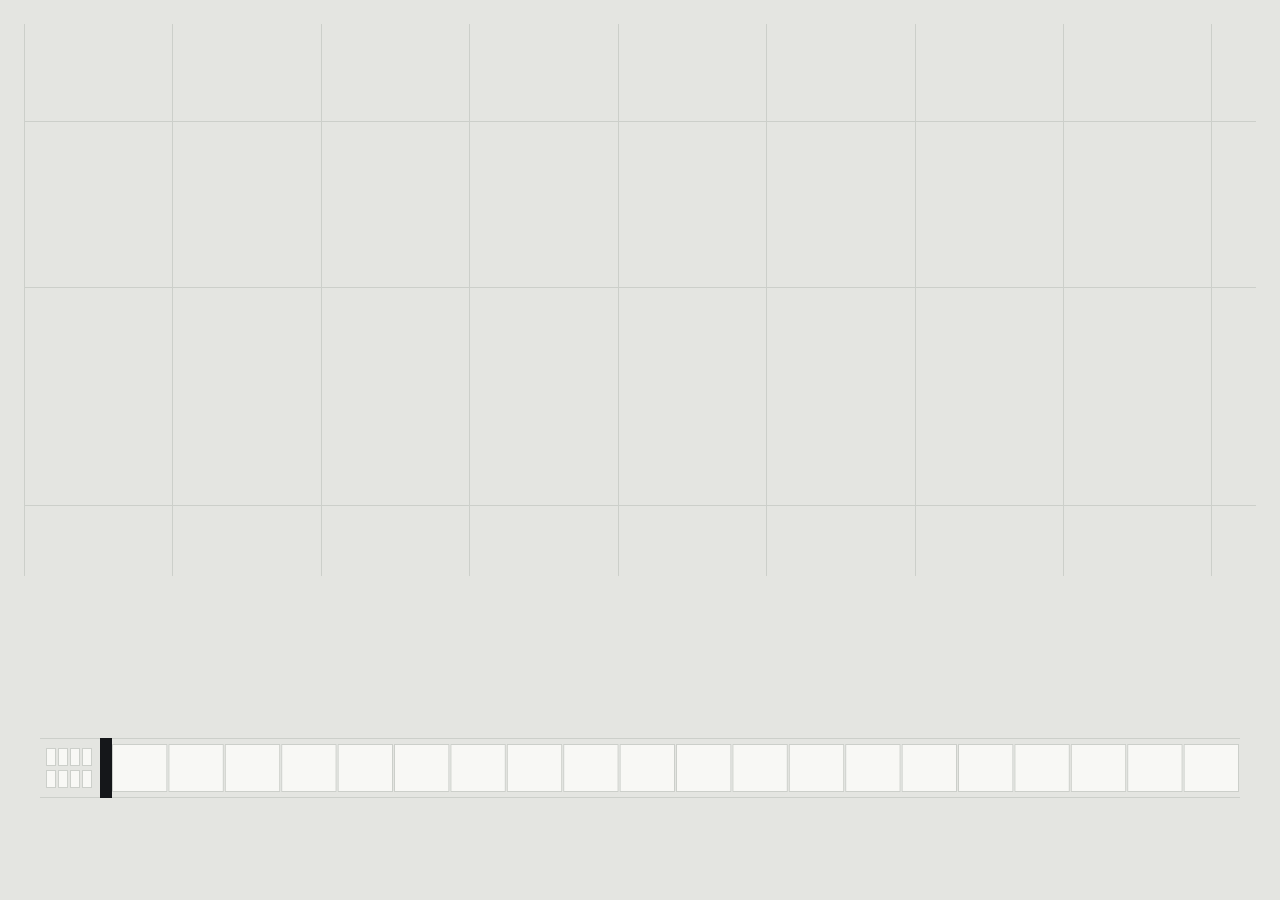
==== a/index.html @ 00604fbc "FRONTIER: build a playable Co-Authored-By: Claude Opus 5.5 <noreply@anthropic.com> Claude-Session: h" ====
<!doctype html>
<html lang="en">
<head>
<meta charset="utf-8">
<meta name="viewport" content="width=device-width, initial-scale=1, viewport-fit=cover">
<style>:root{padding-top:env(safe-area-inset-top,0px);padding-bottom:env(safe-area-inset-bottom,0px)}body{margin:0;font:14px system-ui,-apple-system,sans-serif}img{max-width:100%}[hidden]{display:none!important}</style>
</head>
<body>
<title>Frontier</title>
<link rel="stylesheet" href="https://fonts.googleapis.com/css2?family=JetBrains+Mono:ital,wght@0,400;0,500;1,400&family=Newsreader:ital,opsz,wght@0,6..72,400;1,6..72,400&display=swap">
<link rel="stylesheet" href="game.css">
<div id="fr" class="fr">
  <canvas id="fr-cv" class="fr-cv" role="img" aria-label="A sheet of log-log paper with training loss curves and a strip of lights"></canvas>
  <div id="fr-sheet" class="fr-sheet">
    <div id="fr-date" class="fr-date" aria-live="off"><span class="fr-g">FRONTIER&nbsp;·&nbsp;</span><span id="fr-day"></span></div>
    <div id="fr-news" class="fr-news" aria-live="polite"></div>
    <div id="fr-reprint" class="fr-reprint"></div>
    <div id="fr-band" class="fr-band"><p id="fr-sample" class="fr-sample" aria-live="polite"></p></div>
  </div>
  <div id="fr-readout" class="fr-readout" aria-hidden="true"></div>
  <div id="fr-strip" class="fr-strip" tabindex="0" role="slider" aria-label="Ink the strip: arrow keys move the nib, Enter lifts" aria-valuemin="0" aria-valuemax="100" aria-valuenow="0"></div>
  <div id="fr-moment" class="fr-moment" aria-live="polite"><p id="fr-moment-p"></p></div>
  <button id="fr-mute" class="fr-mute" type="button" aria-pressed="false">SOUND ON</button>
  <div id="fr-probe" class="fr-probe"></div>
</div>
<script src="game.js"></script>

</body>
</html>
---- a/game.css ----
:root {
  --paper: #E4E5E1;
  --ink: #15171A;
  --grid: #CCCFCA;
  --graphite: #6E7378;
  --reserve: #F8F8F5;
  --vermilion: #E5482E;
  --dry: #A9ACAA;
  --serif: 'Newsreader', 'Iowan Old Style', 'Palatino Linotype', Palatino, Georgia, 'Times New Roman', serif;
  --mono: 'JetBrains Mono', ui-monospace, 'SF Mono', SFMono-Regular, Menlo, Consolas, 'Liberation Mono', monospace;
  color-scheme: light;
  background: var(--paper);
  color: var(--ink);
}
html, body {
  margin: 0;
  height: 100%;
  overflow: hidden;
  overscroll-behavior: none;
  background: var(--paper);
  color: var(--ink);
}
.fr {
  position: fixed;
  inset: 0;
  overflow: hidden;
  background: var(--paper);
  color: var(--ink);
  touch-action: none;
  user-select: none;
  -webkit-user-select: none;
  -webkit-touch-callout: none;
  -webkit-tap-highlight-color: transparent;
  font-family: var(--mono);
  font-variant-numeric: tabular-nums;
}
.fr-cv { position: absolute; left: 0; top: 0; display: block; }
.fr-sheet { position: absolute; inset: 0; pointer-events: none; will-change: transform; }
.fr-date {
  position: absolute;
  font-family: var(--mono);
  font-size: 13px;
  line-height: 16px;
  letter-spacing: 0.06em;
  color: var(--ink);
  white-space: nowrap;
  opacity: 0;
  transition: opacity 400ms ease-out;
}
.fr-date.on { opacity: 1; }
.fr-g { color: var(--graphite); }
.fr-news { position: absolute; left: 0; width: 100%; height: 40px; overflow: hidden; }
.fr-hl {
  position: absolute;
  left: 0;
  top: 0;
  font-family: var(--mono);
  font-style: italic;
  font-size: 11px;
  line-height: 15px;
  color: var(--graphite);
  white-space: nowrap;
  will-change: transform;
}
.fr-hl.settle { white-space: normal; }
.fr-reprint {
  position: absolute;
  font-family: var(--serif);
  font-size: 14px;
  line-height: 19px;
  color: var(--ink);
  background: var(--paper);
  padding: 3px 6px;
  display: none;
}
.fr-reprint.on { display: block; }
.fr-band {
  position: absolute;
  display: flex;
  align-items: flex-end;
  justify-content: center;
  overflow: hidden;
}
.fr-sample {
  margin: 0;
  width: 100%;
  font-family: var(--serif);
  font-optical-sizing: auto;
  font-weight: 400;
  font-size: 17px;
  line-height: 24px;
  color: var(--ink);
  text-wrap: pretty;
}
.fr-sample span, .fr-moment span { opacity: 0; transition: opacity 90ms linear; }
.fr-sample span.on, .fr-moment span.on { opacity: 1; }
.fr-readout {
  position: absolute;
  left: 0;
  top: 0;
  font-family: var(--mono);
  font-weight: 500;
  font-size: 15px;
  line-height: 18px;
  color: var(--ink);
  white-space: nowrap;
  pointer-events: none;
  display: none;
}
.fr-readout.on { display: block; }
.fr-strip { position: absolute; pointer-events: none; outline: none; border-radius: 2px; }
.fr-strip:focus-visible { outline: 2px solid var(--ink); outline-offset: 4px; }
.fr-moment {
  position: absolute;
  inset: 0;
  display: flex;
  align-items: center;
  justify-content: center;
  pointer-events: none;
  padding: 0 24px;
}
.fr-moment p {
  margin: 0;
  max-width: 34em;
  font-family: var(--serif);
  font-optical-sizing: auto;
  font-weight: 400;
  font-size: 21px;
  line-height: 30px;
  color: var(--ink);
}
.fr-mute {
  position: absolute;
  font-family: var(--mono);
  font-size: 10px;
  line-height: 12px;
  letter-spacing: 0.08em;
  color: var(--graphite);
  background: transparent;
  border: 0;
  margin: 0;
  padding: 14px 12px;
  cursor: pointer;
  opacity: 0;
  visibility: hidden;
  transition: opacity 600ms ease-out;
  touch-action: manipulation;
}
.fr-mute.on { opacity: 1; visibility: visible; }
.fr-mute:focus-visible { outline: 2px solid var(--ink); outline-offset: -4px; }
.fr-probe {
  position: absolute;
  visibility: hidden;
  pointer-events: none;
  padding-top: env(safe-area-inset-top, 0px);
  padding-right: env(safe-area-inset-right, 0px);
  padding-bottom: env(safe-area-inset-bottom, 0px);
  padding-left: env(safe-area-inset-left, 0px);
}
@media (min-width: 960px) {
  .fr-date { font-size: 15px; line-height: 18px; }
  .fr-sample { font-size: 19px; line-height: 27px; }
  .fr-moment p { font-size: 28px; line-height: 40px; }
  .fr-reprint { font-size: 16px; line-height: 22px; }
}
@media (prefers-reduced-motion: reduce) {
  .fr-date, .fr-mute, .fr-sample span, .fr-moment span { transition: none; }
}
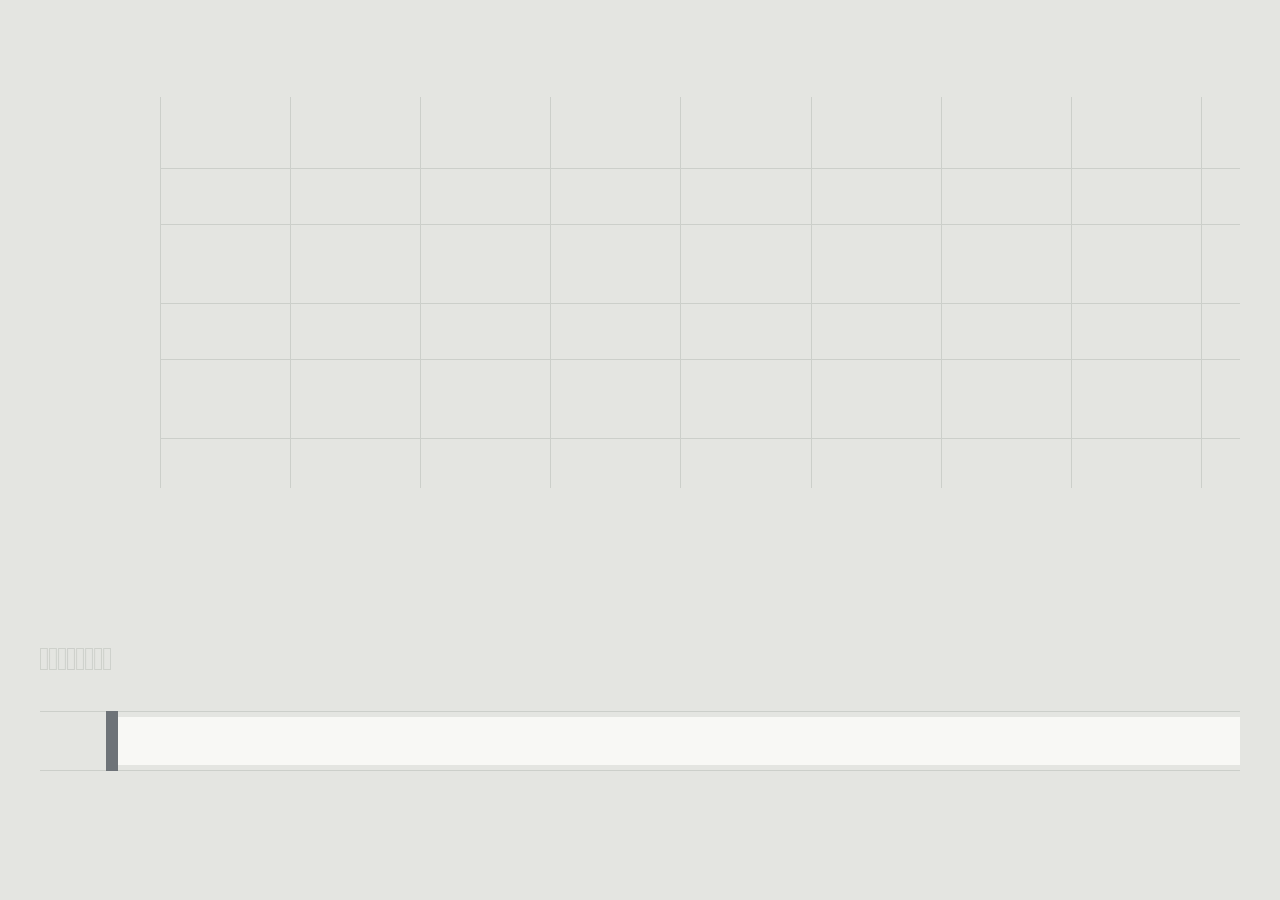
==== commit 4e879e05: "FRONTIER: build a playable Co-Authored-By: Claude Opus 5.5 <noreply@anthropic.com> Claude-Session: h" ====
--- a/a/index.html
+++ b/a/index.html
@@ -7,22 +7,39 @@
 </head>
 <body>
 <title>Frontier</title>
-<link rel="stylesheet" href="https://fonts.googleapis.com/css2?family=JetBrains+Mono:ital,wght@0,400;0,500;1,400&family=Newsreader:ital,opsz,wght@0,6..72,400;1,6..72,400&display=swap">
+<link rel="stylesheet" href="https://fonts.googleapis.com/css2?family=Caveat:wght@400..700&family=JetBrains+Mono:ital,wght@0,400;0,500;0,700;1,400&family=Newsreader:ital,opsz,wght@0,6..72,400;1,6..72,400&display=swap">
 <link rel="stylesheet" href="game.css">
-<div id="fr" class="fr">
-  <canvas id="fr-cv" class="fr-cv" role="img" aria-label="A sheet of log-log paper with training loss curves and a strip of lights"></canvas>
-  <div id="fr-sheet" class="fr-sheet">
-    <div id="fr-date" class="fr-date" aria-live="off"><span class="fr-g">FRONTIER&nbsp;·&nbsp;</span><span id="fr-day"></span></div>
-    <div id="fr-news" class="fr-news" aria-live="polite"></div>
-    <div id="fr-reprint" class="fr-reprint"></div>
-    <div id="fr-band" class="fr-band"><p id="fr-sample" class="fr-sample" aria-live="polite"></p></div>
+<div id="fr">
+  <canvas id="fr-cv" aria-hidden="true"></canvas>
+  <div id="fr-focus" tabindex="0" role="application" aria-label="Frontier, a 2020 AI lab. Touch or press Enter to power the sheet. Left and right arrows move the nib along the bet strip, Enter or Space lifts it and launches the run, S pulls a sample while it trains. When a letter arrives, Up takes it and Down lets it pass. P publishes the landing sample, Right ships it. Keys 1 to 9 press the names in the margin."></div>
+  <div id="fr-top" aria-hidden="true">
+    <div id="fr-date"><span id="fr-brand" class="g">FRONTIER</span><span class="g"> &middot; </span><span id="fr-today"></span><span id="fr-hour"></span><span id="fr-bought"></span></div>
+    <div id="fr-months"><span id="fr-proj"></span><b id="fr-mn"></b><i id="fr-ml">MONTHS</i></div>
   </div>
-  <div id="fr-readout" class="fr-readout" aria-hidden="true"></div>
-  <div id="fr-strip" class="fr-strip" tabindex="0" role="slider" aria-label="Ink the strip: arrow keys move the nib, Enter lifts" aria-valuemin="0" aria-valuemax="100" aria-valuenow="0"></div>
-  <div id="fr-moment" class="fr-moment" aria-live="polite"><p id="fr-moment-p"></p></div>
-  <button id="fr-mute" class="fr-mute" type="button" aria-pressed="false">SOUND ON</button>
-  <div id="fr-probe" class="fr-probe"></div>
+  <div id="fr-names" role="group" aria-label="Your people"></div>
+  <div id="fr-notes" aria-hidden="true"></div>
+  <div id="fr-boxes" aria-hidden="true"></div>
+  <div id="fr-heads" aria-hidden="true"></div>
+  <div id="fr-band" aria-hidden="true"><p id="fr-sample"></p></div>
+  <div id="fr-count" aria-hidden="true"></div>
+  <div id="fr-readout" aria-hidden="true"></div>
+  <div id="fr-dim" aria-hidden="true"></div>
+  <canvas id="fr-hi" aria-hidden="true"></canvas>
+  <div id="fr-moment" aria-hidden="true"><p id="fr-moment-text"></p></div>
+  <div id="fr-letter" tabindex="-1" role="dialog" aria-live="assertive" hidden>
+    <div class="fuse"><i></i></div>
+    <p class="from"></p>
+    <p class="offer"></p>
+    <p class="eff"><span class="up"></span><span class="down"></span></p>
+  </div>
+  <button id="fr-mute" type="button" aria-pressed="false">SOUND ON</button>
+  <div id="fr-safe" aria-hidden="true"></div>
+  <div id="fr-live" class="fr-sr" aria-live="polite"></div>
 </div>
+<script src="config.js"></script>
+<script src="rules.js"></script>
+<script src="content.js"></script>
+<script src="corpus.js"></script>
 <script src="game.js"></script>
 
 </body>
--- a/a/game.css
+++ b/a/game.css
@@ -4,165 +4,114 @@
   --grid: #CCCFCA;
   --graphite: #6E7378;
   --reserve: #F8F8F5;
+  --filament: #FF7A21;
   --vermilion: #E5482E;
   --dry: #A9ACAA;
   --serif: 'Newsreader', 'Iowan Old Style', 'Palatino Linotype', Palatino, Georgia, 'Times New Roman', serif;
-  --mono: 'JetBrains Mono', ui-monospace, 'SF Mono', SFMono-Regular, Menlo, Consolas, 'Liberation Mono', monospace;
+  --mono: 'JetBrains Mono', ui-monospace, 'SFMono-Regular', Menlo, Consolas, 'Liberation Mono', 'DejaVu Sans Mono', monospace;
+  --hand: 'Caveat', 'Segoe Print', 'Bradley Hand', 'Chalkboard SE', 'Comic Sans MS', cursive;
+  --halo: 0 0 1px var(--paper), 0 0 2px var(--paper), 0 0 3px var(--paper), 0 0 5px var(--paper);
   color-scheme: light;
   background: var(--paper);
   color: var(--ink);
 }
-html, body {
-  margin: 0;
-  height: 100%;
-  overflow: hidden;
-  overscroll-behavior: none;
-  background: var(--paper);
-  color: var(--ink);
-}
-.fr {
-  position: fixed;
-  inset: 0;
-  overflow: hidden;
-  background: var(--paper);
-  color: var(--ink);
-  touch-action: none;
-  user-select: none;
-  -webkit-user-select: none;
-  -webkit-touch-callout: none;
-  -webkit-tap-highlight-color: transparent;
-  font-family: var(--mono);
-  font-variant-numeric: tabular-nums;
-}
-.fr-cv { position: absolute; left: 0; top: 0; display: block; }
-.fr-sheet { position: absolute; inset: 0; pointer-events: none; will-change: transform; }
-.fr-date {
-  position: absolute;
-  font-family: var(--mono);
-  font-size: 13px;
-  line-height: 16px;
-  letter-spacing: 0.06em;
-  color: var(--ink);
-  white-space: nowrap;
-  opacity: 0;
-  transition: opacity 400ms ease-out;
-}
-.fr-date.on { opacity: 1; }
-.fr-g { color: var(--graphite); }
-.fr-news { position: absolute; left: 0; width: 100%; height: 40px; overflow: hidden; }
-.fr-hl {
-  position: absolute;
-  left: 0;
-  top: 0;
-  font-family: var(--mono);
-  font-style: italic;
-  font-size: 11px;
-  line-height: 15px;
-  color: var(--graphite);
-  white-space: nowrap;
-  will-change: transform;
-}
-.fr-hl.settle { white-space: normal; }
-.fr-reprint {
-  position: absolute;
-  font-family: var(--serif);
-  font-size: 14px;
-  line-height: 19px;
-  color: var(--ink);
-  background: var(--paper);
-  padding: 3px 6px;
-  display: none;
-}
-.fr-reprint.on { display: block; }
-.fr-band {
-  position: absolute;
-  display: flex;
-  align-items: flex-end;
-  justify-content: center;
-  overflow: hidden;
-}
-.fr-sample {
-  margin: 0;
-  width: 100%;
-  font-family: var(--serif);
-  font-optical-sizing: auto;
-  font-weight: 400;
-  font-size: 17px;
-  line-height: 24px;
-  color: var(--ink);
-  text-wrap: pretty;
-}
-.fr-sample span, .fr-moment span { opacity: 0; transition: opacity 90ms linear; }
-.fr-sample span.on, .fr-moment span.on { opacity: 1; }
-.fr-readout {
-  position: absolute;
-  left: 0;
-  top: 0;
-  font-family: var(--mono);
-  font-weight: 500;
-  font-size: 15px;
-  line-height: 18px;
-  color: var(--ink);
-  white-space: nowrap;
-  pointer-events: none;
-  display: none;
-}
-.fr-readout.on { display: block; }
-.fr-strip { position: absolute; pointer-events: none; outline: none; border-radius: 2px; }
-.fr-strip:focus-visible { outline: 2px solid var(--ink); outline-offset: 4px; }
-.fr-moment {
-  position: absolute;
-  inset: 0;
-  display: flex;
-  align-items: center;
-  justify-content: center;
-  pointer-events: none;
-  padding: 0 24px;
-}
-.fr-moment p {
-  margin: 0;
-  max-width: 34em;
-  font-family: var(--serif);
-  font-optical-sizing: auto;
-  font-weight: 400;
-  font-size: 21px;
-  line-height: 30px;
-  color: var(--ink);
-}
-.fr-mute {
-  position: absolute;
-  font-family: var(--mono);
-  font-size: 10px;
-  line-height: 12px;
-  letter-spacing: 0.08em;
-  color: var(--graphite);
-  background: transparent;
-  border: 0;
-  margin: 0;
-  padding: 14px 12px;
-  cursor: pointer;
-  opacity: 0;
-  visibility: hidden;
-  transition: opacity 600ms ease-out;
-  touch-action: manipulation;
-}
-.fr-mute.on { opacity: 1; visibility: visible; }
-.fr-mute:focus-visible { outline: 2px solid var(--ink); outline-offset: -4px; }
-.fr-probe {
-  position: absolute;
-  visibility: hidden;
-  pointer-events: none;
-  padding-top: env(safe-area-inset-top, 0px);
-  padding-right: env(safe-area-inset-right, 0px);
-  padding-bottom: env(safe-area-inset-bottom, 0px);
-  padding-left: env(safe-area-inset-left, 0px);
-}
+html, body { margin: 0; padding: 0; height: 100%; overflow: hidden; overscroll-behavior: none; background: var(--paper); color: var(--ink); }
+body { touch-action: none; -webkit-text-size-adjust: 100%; text-size-adjust: 100%; }
+#fr { position: fixed; inset: 0; overflow: hidden; background: var(--paper); color: var(--ink); touch-action: none;
+  -webkit-user-select: none; user-select: none; -webkit-touch-callout: none; -webkit-tap-highlight-color: transparent; cursor: default; }
+#fr-cv, #fr-hi { position: absolute; left: 0; top: 0; width: 100%; height: 100%; display: block; }
+#fr-hi { pointer-events: none; display: none; }
+#fr.dry #fr-cv { filter: grayscale(1) contrast(0.55) brightness(1.12); transition: filter 1.2s linear; }
+#fr-top { position: absolute; left: 0; top: 0; width: 100%; height: 0; pointer-events: none; }
+#fr-top > div { opacity: 0; transition: opacity .4s linear; }
+#fr.on #fr-top > div { opacity: 1; }
+#fr-date { position: absolute; left: 16px; top: 15px; font: 400 13px/1 var(--mono); letter-spacing: 0.06em; color: var(--ink);
+  font-variant-numeric: tabular-nums; white-space: nowrap; text-shadow: var(--halo); }
+#fr-date .g { color: var(--graphite); }
+#fr-brand { position: relative; }
+#fr-brand.struck::after { content: ''; position: absolute; left: -2px; right: -2px; top: 50%; height: 1px; background: var(--ink); animation: frStrike .6s linear both; transform-origin: left; }
+#fr-bought { font-family: var(--hand); font-size: 18px; letter-spacing: 0; color: var(--graphite); margin-left: 8px; }
+#fr-months { position: absolute; right: 16px; top: 10px; text-align: right; white-space: nowrap; text-shadow: var(--halo); font-variant-numeric: tabular-nums; }
+#fr-mn { display: inline-block; font: 700 34px/1 var(--mono); color: var(--ink); letter-spacing: -0.02em; min-width: 1ch; }
+#fr-mn.jolt { animation: frJolt .12s steps(1) 1; }
+#fr-ml { display: block; font: normal 400 9px/1 var(--mono); letter-spacing: 0.1em; color: var(--graphite); margin-top: 3px; }
+#fr-proj { font: 400 15px/1 var(--mono); color: var(--graphite); margin-right: 8px; vertical-align: 6px; }
+@keyframes frJolt { 0% { transform: translateY(1px); } 100% { transform: none; } }
+@keyframes frStrike { from { transform: scaleX(0); } to { transform: scaleX(1); } }
+#fr-names { position: absolute; left: 0; top: 0; display: flex; flex-direction: column; align-items: flex-start; }
+.fr-name { font-family: var(--hand); font-size: 18px; line-height: 28px; height: 28px; color: var(--ink); background: transparent; border: 0; padding: 0 2px; margin: 0;
+  text-align: left; cursor: pointer; position: relative; white-space: nowrap; touch-action: none; border-radius: 3px; -webkit-appearance: none; appearance: none;
+  text-shadow: var(--halo); transition: font-weight .6s linear, color .6s linear; }
+.fr-name:focus { outline: none; }
+.fr-name:focus-visible { outline: 2px solid var(--ink); outline-offset: 0; }
+.fr-name .ltr { visibility: hidden; }
+.fr-name .ltr.on { visibility: visible; }
+.fr-name.gone { cursor: default; }
+.fr-name.gone::after { content: ''; position: absolute; left: 0; right: 0; top: 55%; height: 1px; background: var(--ink); animation: frStrike .6s linear both; transform-origin: left; }
+#fr-notes, #fr-boxes, #fr-heads { position: absolute; left: 0; top: 0; width: 100%; height: 0; pointer-events: none; }
+.fr-note { position: absolute; left: 0; top: 0; font-family: var(--hand); font-weight: 500; font-size: 15px; line-height: 16px; color: var(--ink); max-width: 190px;
+  text-shadow: var(--halo); white-space: normal; transition: color .6s linear, opacity .4s linear; }
+.fr-note.typed { font-family: var(--mono); font-size: 11px; letter-spacing: 0.06em; color: var(--graphite); font-weight: 400; }
+.fr-note.faded { color: var(--grid); }
+.fr-note .c { visibility: hidden; }
+.fr-note .c.on { visibility: visible; }
+.fr-box { position: absolute; left: 0; top: 0; font-family: var(--hand); font-weight: 500; font-size: 15px; line-height: 15px; color: var(--ink); padding: 1px 4px 2px;
+  border: 1px solid var(--graphite); border-radius: 1px; background: rgba(228, 229, 225, 0.85); white-space: nowrap; }
+.fr-hl { position: absolute; left: 0; top: 0; font: italic 400 11px/15px var(--mono); color: var(--graphite); white-space: nowrap;
+  will-change: transform; font-variant-numeric: tabular-nums; text-shadow: var(--halo); }
+#fr-band { position: absolute; display: flex; flex-direction: column; justify-content: flex-end; pointer-events: none; overflow: hidden; }
+#fr-sample { margin: 0; font-family: var(--serif); font-weight: 400; font-size: 17px; line-height: 24px; font-optical-sizing: auto;
+  color: var(--ink); white-space: pre-line; overflow-wrap: break-word; will-change: transform; }
+#fr-sample .w, #fr-moment-text .w { visibility: hidden; }
+#fr-sample .w.on, #fr-moment-text .w.on { visibility: visible; }
+#fr-count { position: absolute; font: 400 11px/1 var(--mono); color: var(--graphite); font-variant-numeric: tabular-nums; pointer-events: none; text-align: right; }
+#fr-readout { position: absolute; left: 0; top: 0; font: 500 15px/15px var(--mono); font-variant-numeric: tabular-nums; color: var(--ink);
+  pointer-events: none; white-space: nowrap; opacity: 0; letter-spacing: 0.02em; text-shadow: var(--halo); will-change: transform; }
+#fr-dim { position: absolute; inset: 0; background: var(--paper); opacity: 0; pointer-events: none; }
+#fr-moment { position: absolute; left: 0; right: 0; top: 0; display: flex; align-items: center; justify-content: center; pointer-events: none; opacity: 0; }
+#fr-moment-text { margin: 0; font-family: var(--serif); font-weight: 400; font-size: 21px; line-height: 30px; color: var(--ink);
+  white-space: pre-line; font-optical-sizing: auto; overflow-wrap: break-word; padding: 0 8px; }
+#fr-letter { position: absolute; left: 0; top: 0; box-sizing: border-box; background: var(--reserve); color: var(--ink);
+  border: 1px solid var(--grid); border-radius: 1px; padding: 10px 14px 9px; touch-action: none; cursor: grab; will-change: transform;
+  box-shadow: 0 8px 20px -14px rgba(21, 23, 26, 0.5); }
+#fr-letter:focus { outline: none; }
+#fr-letter:focus-visible { outline: 2px solid var(--ink); outline-offset: 3px; }
+#fr-letter .fuse { position: absolute; left: 0; right: 0; top: -1px; height: 1px; }
+#fr-letter .fuse i { position: absolute; left: 0; top: 0; height: 1px; width: 100%; background: var(--ink); transform-origin: left center; }
+#fr-letter .fuse b { position: absolute; top: -1px; width: 3px; height: 3px; background: var(--filament); border-radius: 50%; margin-left: -1.5px; }
+#fr-letter .from { margin: 0 0 4px; font: 400 10px/13px var(--mono); letter-spacing: 0.08em; color: var(--graphite); text-transform: uppercase; }
+#fr-letter .from.hand { font: 600 20px/20px var(--hand); letter-spacing: 0; text-transform: none; color: var(--ink); }
+#fr-letter .offer { margin: 0; font: 400 12px/17px var(--mono); color: var(--ink); }
+#fr-letter .offer.hand { font: 500 18px/21px var(--hand); }
+#fr-letter .eff { margin: 7px 0 0; font: 400 11px/15px var(--mono); color: var(--ink); letter-spacing: 0.01em; }
+#fr-letter .eff span { display: block; }
+#fr-letter .eff .down { color: var(--graphite); }
+#fr-letter .eff .forbid { font: 500 17px/18px var(--hand); color: var(--graphite); letter-spacing: 0; }
+#fr-letter.grey, #fr-letter.grey .offer, #fr-letter.grey .from, #fr-letter.grey .eff { color: var(--grid); }
+#fr-letter.grey .from.hand { color: var(--grid); }
+#fr-letter.grey .eff .forbid { color: var(--graphite); }
+#fr-focus { position: absolute; left: 0; top: 0; width: 0; height: 0; pointer-events: none; border-radius: 3px; }
+#fr-focus:focus { outline: none; }
+#fr-focus:focus-visible { outline: 2px solid var(--ink); outline-offset: 3px; }
+#fr-mute { position: absolute; font: 400 9px/1 var(--mono); letter-spacing: 0.1em; color: var(--graphite); background: transparent; border: 0;
+  padding: 8px 6px; margin: 0; cursor: pointer; border-radius: 3px; touch-action: manipulation; text-shadow: var(--halo); -webkit-appearance: none; appearance: none;
+  opacity: 0; transition: opacity .4s linear; }
+#fr.on #fr-mute { opacity: 1; }
+#fr-mute:focus { outline: none; }
+#fr-mute:focus-visible { outline: 2px solid var(--ink); outline-offset: -2px; opacity: 1; }
+#fr-safe { position: absolute; visibility: hidden; pointer-events: none; left: 0; top: 0;
+  padding: env(safe-area-inset-top, 0px) env(safe-area-inset-right, 0px) env(safe-area-inset-bottom, 0px) env(safe-area-inset-left, 0px); }
+.fr-sr { position: absolute; width: 1px; height: 1px; overflow: hidden; clip: rect(0 0 0 0); clip-path: inset(50%); white-space: nowrap; }
 @media (min-width: 960px) {
-  .fr-date { font-size: 15px; line-height: 18px; }
-  .fr-sample { font-size: 19px; line-height: 27px; }
-  .fr-moment p { font-size: 28px; line-height: 40px; }
-  .fr-reprint { font-size: 16px; line-height: 22px; }
+  #fr-date { font-size: 15px; }
+  #fr-mn { font-size: 44px; }
+  #fr-sample { font-size: 19px; line-height: 27px; }
+  #fr-moment-text { font-size: 28px; line-height: 40px; }
+  .fr-name { font-size: 22px; line-height: 32px; height: 32px; }
+  #fr-letter { padding: 11px 18px 10px; }
 }
 @media (prefers-reduced-motion: reduce) {
-  .fr-date, .fr-mute, .fr-sample span, .fr-moment span { transition: none; }
+  #fr-mn.jolt, #fr-brand.struck::after, .fr-name.gone::after { animation: none; }
+  .fr-note, .fr-name { transition: none; }
+  #fr.dry #fr-cv { transition: none; }
 }
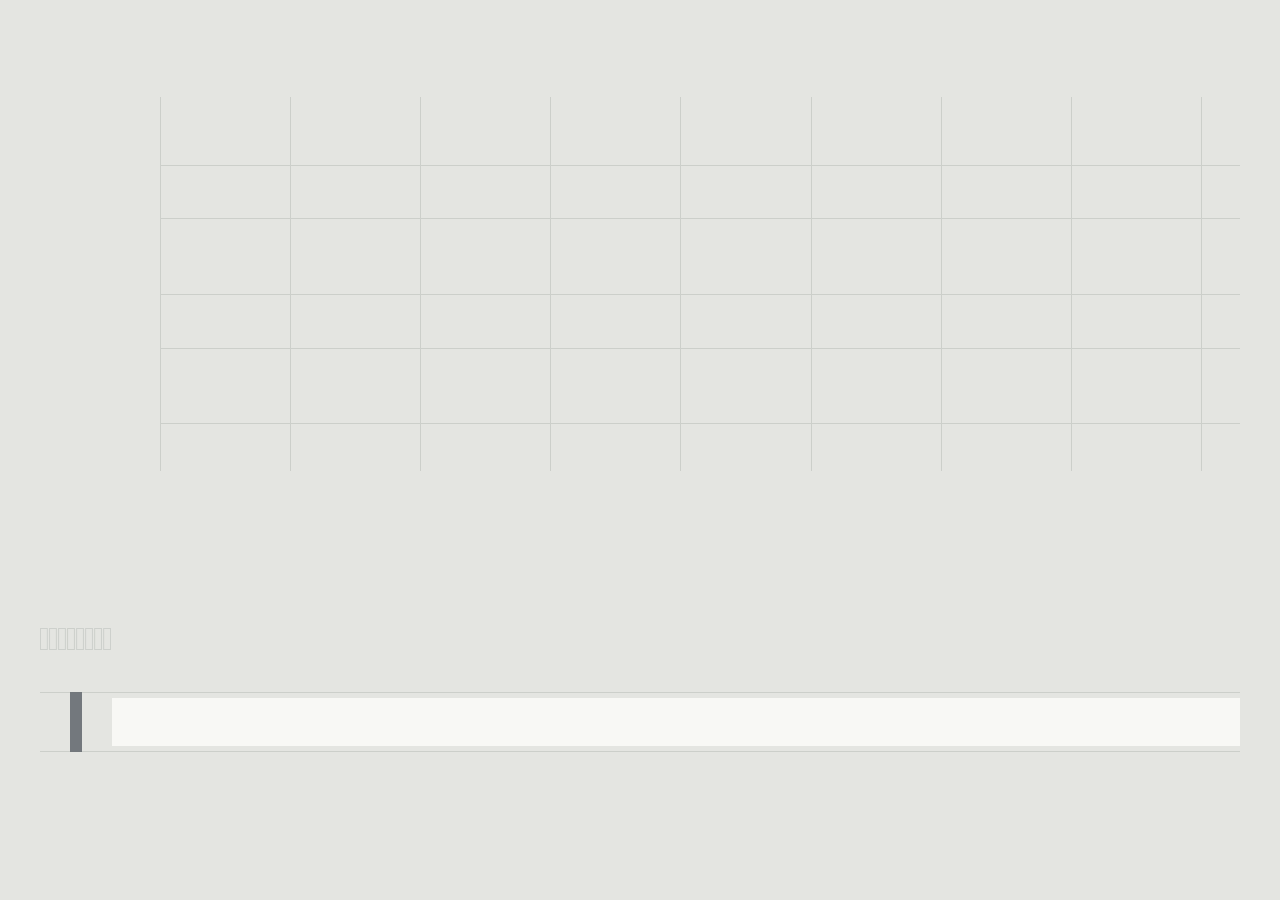
==== commit ce8ffb93: "FRONTIER: build a playable Co-Authored-By: Claude Opus 5.5 <noreply@anthropic.com> Claude-Session: h" ====
--- a/a/index.html
+++ b/a/index.html
@@ -10,6 +10,7 @@
 <link rel="stylesheet" href="https://fonts.googleapis.com/css2?family=Caveat:wght@400..700&family=JetBrains+Mono:ital,wght@0,400;0,500;0,700;1,400&family=Newsreader:ital,opsz,wght@0,6..72,400;1,6..72,400&display=swap">
 <link rel="stylesheet" href="game.css">
 <div id="fr">
+  <canvas id="fr-cs" aria-hidden="true"></canvas>
   <canvas id="fr-cv" aria-hidden="true"></canvas>
   <div id="fr-focus" tabindex="0" role="application" aria-label="Frontier, a 2020 AI lab. Touch or press Enter to power the sheet. Left and right arrows move the nib along the bet strip, Enter or Space lifts it and launches the run, S pulls a sample while it trains. When a letter arrives, Up takes it and Down lets it pass. P publishes the landing sample, Right ships it. Keys 1 to 9 press the names in the margin."></div>
   <div id="fr-top" aria-hidden="true">
--- a/a/game.css
+++ b/a/game.css
@@ -19,9 +19,14 @@
 body { touch-action: none; -webkit-text-size-adjust: 100%; text-size-adjust: 100%; }
 #fr { position: fixed; inset: 0; overflow: hidden; background: var(--paper); color: var(--ink); touch-action: none;
   -webkit-user-select: none; user-select: none; -webkit-touch-callout: none; -webkit-tap-highlight-color: transparent; cursor: default; }
-#fr-cv, #fr-hi { position: absolute; left: 0; top: 0; width: 100%; height: 100%; display: block; }
+#fr-cs, #fr-cv, #fr-hi { position: absolute; left: 0; top: 0; width: 100%; height: 100%; display: block; }
 #fr-hi { pointer-events: none; display: none; }
-#fr.dry #fr-cv { filter: grayscale(1) contrast(0.55) brightness(1.12); transition: filter 1.2s linear; }
+#fr.dry #fr-cv, #fr.dry #fr-cs { filter: grayscale(1) contrast(0.55) brightness(1.12); transition: filter 1.2s linear; }
+#fr.dry #fr-names, #fr.dry #fr-notes, #fr.dry #fr-band, #fr.dry #fr-boxes { opacity: .55; transition: opacity 1.2s linear; }
+/* bought: your ink drops to 35%; forgotten: your ink fades to Dry over 2 s (the canvas does the same to your marks) */
+#fr.sold #fr-names, #fr.sold #fr-notes, #fr.sold #fr-band, #fr.sold #fr-boxes { opacity: .35; transition: opacity .6s linear; }
+#fr.faded .fr-name, #fr.faded .fr-note, #fr.faded #fr-sample, #fr.faded .fr-box { color: var(--dry); border-color: var(--dry); transition: color 2s linear, border-color 2s linear; }
+#fr.faded .fr-name.gone::after { background: var(--dry); }
 #fr-top { position: absolute; left: 0; top: 0; width: 100%; height: 0; pointer-events: none; }
 #fr-top > div { opacity: 0; transition: opacity .4s linear; }
 #fr.on #fr-top > div { opacity: 1; }
@@ -39,7 +44,7 @@
 @keyframes frJolt { 0% { transform: translateY(1px); } 100% { transform: none; } }
 @keyframes frStrike { from { transform: scaleX(0); } to { transform: scaleX(1); } }
 #fr-names { position: absolute; left: 0; top: 0; display: flex; flex-direction: column; align-items: flex-start; }
-.fr-name { font-family: var(--hand); font-size: 18px; line-height: 28px; height: 28px; color: var(--ink); background: transparent; border: 0; padding: 0 2px; margin: 0;
+.fr-name { font-family: var(--hand); font-size: var(--nf, 18px); line-height: var(--nl, 28px); height: var(--nl, 28px); color: var(--ink); background: transparent; border: 0; padding: 0 2px; margin: 0;
   text-align: left; cursor: pointer; position: relative; white-space: nowrap; touch-action: none; border-radius: 3px; -webkit-appearance: none; appearance: none;
   text-shadow: var(--halo); transition: font-weight .6s linear, color .6s linear; }
 .fr-name:focus { outline: none; }
@@ -57,6 +62,8 @@
 .fr-note .c.on { visibility: visible; }
 .fr-box { position: absolute; left: 0; top: 0; font-family: var(--hand); font-weight: 500; font-size: 15px; line-height: 15px; color: var(--ink); padding: 1px 4px 2px;
   border: 1px solid var(--graphite); border-radius: 1px; background: rgba(228, 229, 225, 0.85); white-space: nowrap; }
+.fr-box.tight { font-size: 12px; line-height: 11px; padding: 0 3px 1px; }
+.fr-box.bare { border-color: transparent; background: transparent; color: var(--graphite); text-shadow: var(--halo); padding: 0; }
 .fr-hl { position: absolute; left: 0; top: 0; font: italic 400 11px/15px var(--mono); color: var(--graphite); white-space: nowrap;
   will-change: transform; font-variant-numeric: tabular-nums; text-shadow: var(--halo); }
 #fr-band { position: absolute; display: flex; flex-direction: column; justify-content: flex-end; pointer-events: none; overflow: hidden; }
@@ -66,9 +73,12 @@
 #fr-sample .w.on, #fr-moment-text .w.on { visibility: visible; }
 #fr-count { position: absolute; font: 400 11px/1 var(--mono); color: var(--graphite); font-variant-numeric: tabular-nums; pointer-events: none; text-align: right; }
 #fr-readout { position: absolute; left: 0; top: 0; font: 500 15px/15px var(--mono); font-variant-numeric: tabular-nums; color: var(--ink);
-  pointer-events: none; white-space: nowrap; opacity: 0; letter-spacing: 0.02em; text-shadow: var(--halo); will-change: transform; }
-#fr-dim { position: absolute; inset: 0; background: var(--paper); opacity: 0; pointer-events: none; }
-#fr-moment { position: absolute; left: 0; right: 0; top: 0; display: flex; align-items: center; justify-content: center; pointer-events: none; opacity: 0; }
+  pointer-events: none; white-space: nowrap; opacity: 0; letter-spacing: 0.02em; will-change: transform; background: var(--paper); padding: 3px 5px; margin: -3px -5px; border-radius: 2px; }
+#fr-dim { position: absolute; inset: 0; background: var(--paper); opacity: 0; pointer-events: none; z-index: 6; }
+#fr-letter { z-index: 5; }
+#fr-hi { z-index: 7; }
+#fr-mute { z-index: 9; }
+#fr-moment { position: absolute; left: 0; right: 0; top: 0; display: flex; align-items: center; justify-content: center; pointer-events: none; opacity: 0; z-index: 8; }
 #fr-moment-text { margin: 0; font-family: var(--serif); font-weight: 400; font-size: 21px; line-height: 30px; color: var(--ink);
   white-space: pre-line; font-optical-sizing: auto; overflow-wrap: break-word; padding: 0 8px; }
 #fr-letter { position: absolute; left: 0; top: 0; box-sizing: border-box; background: var(--reserve); color: var(--ink);
@@ -107,11 +117,10 @@
   #fr-mn { font-size: 44px; }
   #fr-sample { font-size: 19px; line-height: 27px; }
   #fr-moment-text { font-size: 28px; line-height: 40px; }
-  .fr-name { font-size: 22px; line-height: 32px; height: 32px; }
   #fr-letter { padding: 11px 18px 10px; }
 }
 @media (prefers-reduced-motion: reduce) {
   #fr-mn.jolt, #fr-brand.struck::after, .fr-name.gone::after { animation: none; }
   .fr-note, .fr-name { transition: none; }
-  #fr.dry #fr-cv { transition: none; }
+  #fr.dry #fr-cv, #fr.dry #fr-cs, #fr.dry #fr-names, #fr.sold #fr-names, #fr.faded .fr-name, #fr.faded #fr-sample { transition: none; }
 }
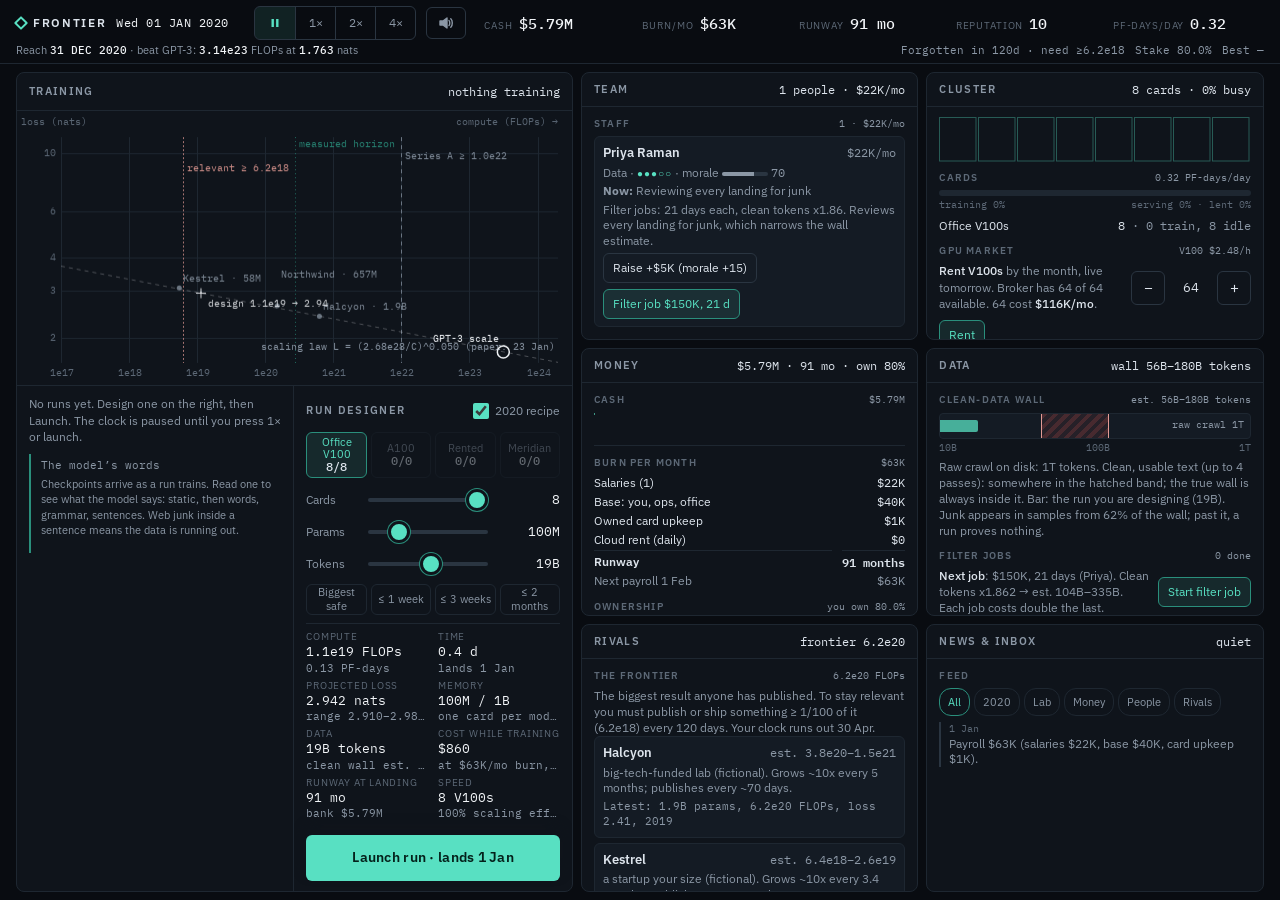
==== commit 52bc784a: "FRONTIER: build a playable (site root) Co-Authored-By: Claude Opus 5.5 <noreply@anthropic.com> Claud" ====
--- a/a/index.html
+++ b/a/index.html
@@ -7,41 +7,125 @@
 </head>
 <body>
 <title>Frontier</title>
-<link rel="stylesheet" href="https://fonts.googleapis.com/css2?family=Caveat:wght@400..700&family=JetBrains+Mono:ital,wght@0,400;0,500;0,700;1,400&family=Newsreader:ital,opsz,wght@0,6..72,400;1,6..72,400&display=swap">
+<link rel="stylesheet" href="https://fonts.googleapis.com/css2?family=IBM+Plex+Mono:wght@400;500;600&family=IBM+Plex+Sans:wght@400;500;600&family=Source+Serif+4:ital,opsz,wght@0,8..60,400;1,8..60,400&display=swap">
 <link rel="stylesheet" href="game.css">
-<div id="fr">
-  <canvas id="fr-cs" aria-hidden="true"></canvas>
-  <canvas id="fr-cv" aria-hidden="true"></canvas>
-  <div id="fr-focus" tabindex="0" role="application" aria-label="Frontier, a 2020 AI lab. Touch or press Enter to power the sheet. Left and right arrows move the nib along the bet strip, Enter or Space lifts it and launches the run, S pulls a sample while it trains. When a letter arrives, Up takes it and Down lets it pass. P publishes the landing sample, Right ships it. Keys 1 to 9 press the names in the margin."></div>
-  <div id="fr-top" aria-hidden="true">
-    <div id="fr-date"><span id="fr-brand" class="g">FRONTIER</span><span class="g"> &middot; </span><span id="fr-today"></span><span id="fr-hour"></span><span id="fr-bought"></span></div>
-    <div id="fr-months"><span id="fr-proj"></span><b id="fr-mn"></b><i id="fr-ml">MONTHS</i></div>
+<div id="fx" class="fx">
+  <header id="top" aria-label="Lab status">
+    <div class="t-row t-id">
+      <span class="t-lab"><span class="t-mark" aria-hidden="true"></span><span class="nm">FRONTIER</span></span>
+      <span id="t-date" class="t-date" aria-live="off">WED 01 JAN 2020</span>
+      <div class="t-speed" role="group" aria-label="Game speed">
+        <button type="button" data-act="speed" data-x="0" id="sp0" aria-label="Pause (space)" aria-pressed="true"><svg viewBox="0 0 12 12" aria-hidden="true"><rect x="2.5" y="2" width="2.4" height="8"/><rect x="7.1" y="2" width="2.4" height="8"/></svg></button>
+        <button type="button" data-act="speed" data-x="1" id="sp1" aria-pressed="false">1&times;</button>
+        <button type="button" data-act="speed" data-x="2" id="sp2" aria-pressed="false">2&times;</button>
+        <button type="button" data-act="speed" data-x="4" id="sp4" aria-pressed="false">4&times;</button>
+      </div>
+      <button type="button" class="t-mute" data-act="mute" id="mute" aria-pressed="false" aria-label="Sound on. Press to mute (M)"><svg viewBox="0 0 16 16" aria-hidden="true"><path d="M2 6h3l4-3v10l-4-3H2z"/><path class="w1" d="M11 5.5c1 .8 1 4.2 0 5"/><path class="w2" d="M12.8 3.8c2 1.8 2 6.6 0 8.4"/><path class="x" d="M11 6l4 4M15 6l-4 4"/></svg></button>
+    </div>
+    <div class="t-row t-stats">
+      <div class="st"><span class="k">Cash</span><span class="v" id="t-cash">$5.85M</span></div>
+      <div class="st"><span class="k">Burn/mo</span><span class="v" id="t-burn">$63K</span></div>
+      <div class="st"><span class="k">Runway</span><span class="v" id="t-runway">92 mo</span></div>
+      <div class="st"><span class="k">Reputation</span><span class="v" id="t-rep">10</span></div>
+      <div class="st"><span class="k">PF-days/day</span><span class="v" id="t-pf">0.32</span></div>
+    </div>
+    <div class="t-row t-goal">
+      <span class="goal">Reach <b>31 DEC 2020</b> &middot; beat GPT-3: <b>3.14e23</b> FLOPs at <b>1.763</b> nats</span>
+      <span class="threats"><span id="t-forget" class="thr">Forgotten in 120d</span><span id="t-stake" class="thr">Stake 80%</span><span id="t-best" class="thr">Best &mdash;</span></span>
+    </div>
+    <nav class="t-jump" aria-label="Jump to panel">
+      <button type="button" data-act="jump" data-to="p-train">Train</button>
+      <button type="button" data-act="jump" data-to="p-team">Team</button>
+      <button type="button" data-act="jump" data-to="p-cluster">Cluster</button>
+      <button type="button" data-act="jump" data-to="p-data">Data</button>
+      <button type="button" data-act="jump" data-to="p-money">Money</button>
+      <button type="button" data-act="jump" data-to="p-rivals">Rivals</button>
+      <button type="button" data-act="jump" data-to="p-news">News<span id="j-inbox" class="dot" hidden></span></button>
+    </nav>
+  </header>
+
+  <main id="grid">
+    <section id="p-train" class="panel hero" aria-label="Training">
+      <div class="ph"><h2>Training</h2><span class="sum" id="s-train"></span></div>
+      <div class="chartwrap"><canvas id="chart" aria-label="Loss against compute, log-log" role="img"></canvas><div id="chart-legend" class="legend"></div></div>
+      <div class="train-cols">
+        <div class="col-live">
+          <div id="runs" class="runs"></div>
+          <div id="sample" class="sample" aria-live="polite"></div>
+        </div>
+        <div class="col-design" id="designer">
+          <div class="dz-head"><h3>Run designer</h3><label class="chk"><input type="checkbox" id="d-recipe" checked> 2020 recipe</label></div>
+          <div class="dz-pools" id="d-pools" role="group" aria-label="Which cards"></div>
+          <div class="dz-row"><label for="d-gpus">Cards</label><input type="range" id="d-gpus" min="0" max="8" step="1" value="8"><output id="o-gpus">8</output></div>
+          <div class="dz-row"><label for="d-n">Params</label><input type="range" id="d-n" min="0" max="1000" step="1"><output id="o-n">1B</output></div>
+          <div class="dz-row"><label for="d-d">Tokens</label><input type="range" id="d-d" min="0" max="1000" step="1"><output id="o-d">20B</output></div>
+          <div class="dz-quick" role="group" aria-label="Quick sizes">
+            <button type="button" data-act="preset" data-p="mem">Biggest safe</button>
+            <button type="button" data-act="preset" data-p="7">&le; 1 week</button>
+            <button type="button" data-act="preset" data-p="21">&le; 3 weeks</button>
+            <button type="button" data-act="preset" data-p="60">&le; 2 months</button>
+          </div>
+          <div class="dz-out" id="d-out"></div>
+          <ul class="dz-warn" id="d-warn"></ul>
+          <button type="button" class="launch" id="d-launch" data-act="launch">Launch run</button>
+        </div>
+      </div>
+    </section>
+
+    <section id="p-team" class="panel col" aria-label="Team">
+      <button type="button" class="ph" data-act="toggle" aria-expanded="false"><h2>Team</h2><span class="sum" id="s-team"></span><span class="chev" aria-hidden="true"></span></button>
+      <div class="pb" id="b-team"></div>
+    </section>
+    <section id="p-cluster" class="panel col" aria-label="Cluster">
+      <button type="button" class="ph" data-act="toggle" aria-expanded="false"><h2>Cluster</h2><span class="sum" id="s-cluster"></span><span class="chev" aria-hidden="true"></span></button>
+      <div class="pb"><canvas id="cells" aria-hidden="true"></canvas><div id="b-cluster"></div></div>
+    </section>
+    <section id="p-money" class="panel col" aria-label="Money">
+      <button type="button" class="ph" data-act="toggle" aria-expanded="false"><h2>Money</h2><span class="sum" id="s-money"></span><span class="chev" aria-hidden="true"></span></button>
+      <div class="pb" id="b-money"></div>
+    </section>
+    <section id="p-data" class="panel col" aria-label="Data">
+      <button type="button" class="ph" data-act="toggle" aria-expanded="false"><h2>Data</h2><span class="sum" id="s-data"></span><span class="chev" aria-hidden="true"></span></button>
+      <div class="pb" id="b-data"></div>
+    </section>
+    <section id="p-rivals" class="panel col" aria-label="Rivals">
+      <button type="button" class="ph" data-act="toggle" aria-expanded="false"><h2>Rivals</h2><span class="sum" id="s-rivals"></span><span class="chev" aria-hidden="true"></span></button>
+      <div class="pb" id="b-rivals"></div>
+    </section>
+    <section id="p-news" class="panel col" aria-label="News and inbox">
+      <button type="button" class="ph" data-act="toggle" aria-expanded="false"><h2>News &amp; inbox</h2><span class="sum" id="s-news"></span><span class="chev" aria-hidden="true"></span></button>
+      <div class="pb" id="b-news"></div>
+    </section>
+  </main>
+
+  <div id="modal" class="modal" hidden>
+    <div class="sheet" role="dialog" aria-modal="true" aria-labelledby="m-title">
+      <div class="m-paused">Paused &middot; decide to continue</div>
+      <div class="m-from" id="m-from"></div>
+      <h2 id="m-title"></h2>
+      <p class="m-body" id="m-body"></p>
+      <div class="m-sample" id="m-sample"></div>
+      <p class="m-note" id="m-note"></p>
+      <div class="m-opts" id="m-opts"></div>
+    </div>
   </div>
-  <div id="fr-names" role="group" aria-label="Your people"></div>
-  <div id="fr-notes" aria-hidden="true"></div>
-  <div id="fr-boxes" aria-hidden="true"></div>
-  <div id="fr-heads" aria-hidden="true"></div>
-  <div id="fr-band" aria-hidden="true"><p id="fr-sample"></p></div>
-  <div id="fr-count" aria-hidden="true"></div>
-  <div id="fr-readout" aria-hidden="true"></div>
-  <div id="fr-dim" aria-hidden="true"></div>
-  <canvas id="fr-hi" aria-hidden="true"></canvas>
-  <div id="fr-moment" aria-hidden="true"><p id="fr-moment-text"></p></div>
-  <div id="fr-letter" tabindex="-1" role="dialog" aria-live="assertive" hidden>
-    <div class="fuse"><i></i></div>
-    <p class="from"></p>
-    <p class="offer"></p>
-    <p class="eff"><span class="up"></span><span class="down"></span></p>
+  <div id="end" class="modal end" hidden>
+    <div class="sheet" role="dialog" aria-modal="true" aria-labelledby="e-title">
+      <div class="m-from" id="e-date"></div>
+      <h2 id="e-title"></h2>
+      <p class="m-body" id="e-reason"></p>
+      <p class="m-body" id="e-gap"></p>
+      <div class="e-score" id="e-score"></div>
+      <div class="m-opts"><button type="button" class="opt primary" data-act="newyear"><b>Play another 2020</b><span>New hidden wall, rivals and luck. Same rules.</span></button><button type="button" class="opt" data-act="review"><b>Look at the board</b><span>Close this and inspect your year.</span></button></div>
+    </div>
   </div>
-  <button id="fr-mute" type="button" aria-pressed="false">SOUND ON</button>
-  <div id="fr-safe" aria-hidden="true"></div>
-  <div id="fr-live" class="fr-sr" aria-live="polite"></div>
 </div>
 <script src="config.js"></script>
-<script src="rules.js"></script>
-<script src="content.js"></script>
+<script src="world.js"></script>
 <script src="corpus.js"></script>
-<script src="game.js"></script>
+<script src="engine.js"></script>
+<script src="audio.js"></script>
+<script src="ui.js"></script>
 
 </body>
 </html>
--- a/a/game.css
+++ b/a/game.css
@@ -1,126 +1,317 @@
+/* FRONTIER control room, build A. One deliberate look: a dark, calm instrument panel.
+   Every colour is a token here. One accent for your lab, one for danger, greys for everyone else. */
 :root {
-  --paper: #E4E5E1;
-  --ink: #15171A;
-  --grid: #CCCFCA;
-  --graphite: #6E7378;
-  --reserve: #F8F8F5;
-  --filament: #FF7A21;
-  --vermilion: #E5482E;
-  --dry: #A9ACAA;
-  --serif: 'Newsreader', 'Iowan Old Style', 'Palatino Linotype', Palatino, Georgia, 'Times New Roman', serif;
-  --mono: 'JetBrains Mono', ui-monospace, 'SFMono-Regular', Menlo, Consolas, 'Liberation Mono', 'DejaVu Sans Mono', monospace;
-  --hand: 'Caveat', 'Segoe Print', 'Bradley Hand', 'Chalkboard SE', 'Comic Sans MS', cursive;
-  --halo: 0 0 1px var(--paper), 0 0 2px var(--paper), 0 0 3px var(--paper), 0 0 5px var(--paper);
-  color-scheme: light;
-  background: var(--paper);
-  color: var(--ink);
-}
-html, body { margin: 0; padding: 0; height: 100%; overflow: hidden; overscroll-behavior: none; background: var(--paper); color: var(--ink); }
-body { touch-action: none; -webkit-text-size-adjust: 100%; text-size-adjust: 100%; }
-#fr { position: fixed; inset: 0; overflow: hidden; background: var(--paper); color: var(--ink); touch-action: none;
-  -webkit-user-select: none; user-select: none; -webkit-touch-callout: none; -webkit-tap-highlight-color: transparent; cursor: default; }
-#fr-cs, #fr-cv, #fr-hi { position: absolute; left: 0; top: 0; width: 100%; height: 100%; display: block; }
-#fr-hi { pointer-events: none; display: none; }
-#fr.dry #fr-cv, #fr.dry #fr-cs { filter: grayscale(1) contrast(0.55) brightness(1.12); transition: filter 1.2s linear; }
-#fr.dry #fr-names, #fr.dry #fr-notes, #fr.dry #fr-band, #fr.dry #fr-boxes { opacity: .55; transition: opacity 1.2s linear; }
-/* bought: your ink drops to 35%; forgotten: your ink fades to Dry over 2 s (the canvas does the same to your marks) */
-#fr.sold #fr-names, #fr.sold #fr-notes, #fr.sold #fr-band, #fr.sold #fr-boxes { opacity: .35; transition: opacity .6s linear; }
-#fr.faded .fr-name, #fr.faded .fr-note, #fr.faded #fr-sample, #fr.faded .fr-box { color: var(--dry); border-color: var(--dry); transition: color 2s linear, border-color 2s linear; }
-#fr.faded .fr-name.gone::after { background: var(--dry); }
-#fr-top { position: absolute; left: 0; top: 0; width: 100%; height: 0; pointer-events: none; }
-#fr-top > div { opacity: 0; transition: opacity .4s linear; }
-#fr.on #fr-top > div { opacity: 1; }
-#fr-date { position: absolute; left: 16px; top: 15px; font: 400 13px/1 var(--mono); letter-spacing: 0.06em; color: var(--ink);
-  font-variant-numeric: tabular-nums; white-space: nowrap; text-shadow: var(--halo); }
-#fr-date .g { color: var(--graphite); }
-#fr-brand { position: relative; }
-#fr-brand.struck::after { content: ''; position: absolute; left: -2px; right: -2px; top: 50%; height: 1px; background: var(--ink); animation: frStrike .6s linear both; transform-origin: left; }
-#fr-bought { font-family: var(--hand); font-size: 18px; letter-spacing: 0; color: var(--graphite); margin-left: 8px; }
-#fr-months { position: absolute; right: 16px; top: 10px; text-align: right; white-space: nowrap; text-shadow: var(--halo); font-variant-numeric: tabular-nums; }
-#fr-mn { display: inline-block; font: 700 34px/1 var(--mono); color: var(--ink); letter-spacing: -0.02em; min-width: 1ch; }
-#fr-mn.jolt { animation: frJolt .12s steps(1) 1; }
-#fr-ml { display: block; font: normal 400 9px/1 var(--mono); letter-spacing: 0.1em; color: var(--graphite); margin-top: 3px; }
-#fr-proj { font: 400 15px/1 var(--mono); color: var(--graphite); margin-right: 8px; vertical-align: 6px; }
-@keyframes frJolt { 0% { transform: translateY(1px); } 100% { transform: none; } }
-@keyframes frStrike { from { transform: scaleX(0); } to { transform: scaleX(1); } }
-#fr-names { position: absolute; left: 0; top: 0; display: flex; flex-direction: column; align-items: flex-start; }
-.fr-name { font-family: var(--hand); font-size: var(--nf, 18px); line-height: var(--nl, 28px); height: var(--nl, 28px); color: var(--ink); background: transparent; border: 0; padding: 0 2px; margin: 0;
-  text-align: left; cursor: pointer; position: relative; white-space: nowrap; touch-action: none; border-radius: 3px; -webkit-appearance: none; appearance: none;
-  text-shadow: var(--halo); transition: font-weight .6s linear, color .6s linear; }
-.fr-name:focus { outline: none; }
-.fr-name:focus-visible { outline: 2px solid var(--ink); outline-offset: 0; }
-.fr-name .ltr { visibility: hidden; }
-.fr-name .ltr.on { visibility: visible; }
-.fr-name.gone { cursor: default; }
-.fr-name.gone::after { content: ''; position: absolute; left: 0; right: 0; top: 55%; height: 1px; background: var(--ink); animation: frStrike .6s linear both; transform-origin: left; }
-#fr-notes, #fr-boxes, #fr-heads { position: absolute; left: 0; top: 0; width: 100%; height: 0; pointer-events: none; }
-.fr-note { position: absolute; left: 0; top: 0; font-family: var(--hand); font-weight: 500; font-size: 15px; line-height: 16px; color: var(--ink); max-width: 190px;
-  text-shadow: var(--halo); white-space: normal; transition: color .6s linear, opacity .4s linear; }
-.fr-note.typed { font-family: var(--mono); font-size: 11px; letter-spacing: 0.06em; color: var(--graphite); font-weight: 400; }
-.fr-note.faded { color: var(--grid); }
-.fr-note .c { visibility: hidden; }
-.fr-note .c.on { visibility: visible; }
-.fr-box { position: absolute; left: 0; top: 0; font-family: var(--hand); font-weight: 500; font-size: 15px; line-height: 15px; color: var(--ink); padding: 1px 4px 2px;
-  border: 1px solid var(--graphite); border-radius: 1px; background: rgba(228, 229, 225, 0.85); white-space: nowrap; }
-.fr-box.tight { font-size: 12px; line-height: 11px; padding: 0 3px 1px; }
-.fr-box.bare { border-color: transparent; background: transparent; color: var(--graphite); text-shadow: var(--halo); padding: 0; }
-.fr-hl { position: absolute; left: 0; top: 0; font: italic 400 11px/15px var(--mono); color: var(--graphite); white-space: nowrap;
-  will-change: transform; font-variant-numeric: tabular-nums; text-shadow: var(--halo); }
-#fr-band { position: absolute; display: flex; flex-direction: column; justify-content: flex-end; pointer-events: none; overflow: hidden; }
-#fr-sample { margin: 0; font-family: var(--serif); font-weight: 400; font-size: 17px; line-height: 24px; font-optical-sizing: auto;
-  color: var(--ink); white-space: pre-line; overflow-wrap: break-word; will-change: transform; }
-#fr-sample .w, #fr-moment-text .w { visibility: hidden; }
-#fr-sample .w.on, #fr-moment-text .w.on { visibility: visible; }
-#fr-count { position: absolute; font: 400 11px/1 var(--mono); color: var(--graphite); font-variant-numeric: tabular-nums; pointer-events: none; text-align: right; }
-#fr-readout { position: absolute; left: 0; top: 0; font: 500 15px/15px var(--mono); font-variant-numeric: tabular-nums; color: var(--ink);
-  pointer-events: none; white-space: nowrap; opacity: 0; letter-spacing: 0.02em; will-change: transform; background: var(--paper); padding: 3px 5px; margin: -3px -5px; border-radius: 2px; }
-#fr-dim { position: absolute; inset: 0; background: var(--paper); opacity: 0; pointer-events: none; z-index: 6; }
-#fr-letter { z-index: 5; }
-#fr-hi { z-index: 7; }
-#fr-mute { z-index: 9; }
-#fr-moment { position: absolute; left: 0; right: 0; top: 0; display: flex; align-items: center; justify-content: center; pointer-events: none; opacity: 0; z-index: 8; }
-#fr-moment-text { margin: 0; font-family: var(--serif); font-weight: 400; font-size: 21px; line-height: 30px; color: var(--ink);
-  white-space: pre-line; font-optical-sizing: auto; overflow-wrap: break-word; padding: 0 8px; }
-#fr-letter { position: absolute; left: 0; top: 0; box-sizing: border-box; background: var(--reserve); color: var(--ink);
-  border: 1px solid var(--grid); border-radius: 1px; padding: 10px 14px 9px; touch-action: none; cursor: grab; will-change: transform;
-  box-shadow: 0 8px 20px -14px rgba(21, 23, 26, 0.5); }
-#fr-letter:focus { outline: none; }
-#fr-letter:focus-visible { outline: 2px solid var(--ink); outline-offset: 3px; }
-#fr-letter .fuse { position: absolute; left: 0; right: 0; top: -1px; height: 1px; }
-#fr-letter .fuse i { position: absolute; left: 0; top: 0; height: 1px; width: 100%; background: var(--ink); transform-origin: left center; }
-#fr-letter .fuse b { position: absolute; top: -1px; width: 3px; height: 3px; background: var(--filament); border-radius: 50%; margin-left: -1.5px; }
-#fr-letter .from { margin: 0 0 4px; font: 400 10px/13px var(--mono); letter-spacing: 0.08em; color: var(--graphite); text-transform: uppercase; }
-#fr-letter .from.hand { font: 600 20px/20px var(--hand); letter-spacing: 0; text-transform: none; color: var(--ink); }
-#fr-letter .offer { margin: 0; font: 400 12px/17px var(--mono); color: var(--ink); }
-#fr-letter .offer.hand { font: 500 18px/21px var(--hand); }
-#fr-letter .eff { margin: 7px 0 0; font: 400 11px/15px var(--mono); color: var(--ink); letter-spacing: 0.01em; }
-#fr-letter .eff span { display: block; }
-#fr-letter .eff .down { color: var(--graphite); }
-#fr-letter .eff .forbid { font: 500 17px/18px var(--hand); color: var(--graphite); letter-spacing: 0; }
-#fr-letter.grey, #fr-letter.grey .offer, #fr-letter.grey .from, #fr-letter.grey .eff { color: var(--grid); }
-#fr-letter.grey .from.hand { color: var(--grid); }
-#fr-letter.grey .eff .forbid { color: var(--graphite); }
-#fr-focus { position: absolute; left: 0; top: 0; width: 0; height: 0; pointer-events: none; border-radius: 3px; }
-#fr-focus:focus { outline: none; }
-#fr-focus:focus-visible { outline: 2px solid var(--ink); outline-offset: 3px; }
-#fr-mute { position: absolute; font: 400 9px/1 var(--mono); letter-spacing: 0.1em; color: var(--graphite); background: transparent; border: 0;
-  padding: 8px 6px; margin: 0; cursor: pointer; border-radius: 3px; touch-action: manipulation; text-shadow: var(--halo); -webkit-appearance: none; appearance: none;
-  opacity: 0; transition: opacity .4s linear; }
-#fr.on #fr-mute { opacity: 1; }
-#fr-mute:focus { outline: none; }
-#fr-mute:focus-visible { outline: 2px solid var(--ink); outline-offset: -2px; opacity: 1; }
-#fr-safe { position: absolute; visibility: hidden; pointer-events: none; left: 0; top: 0;
-  padding: env(safe-area-inset-top, 0px) env(safe-area-inset-right, 0px) env(safe-area-inset-bottom, 0px) env(safe-area-inset-left, 0px); }
-.fr-sr { position: absolute; width: 1px; height: 1px; overflow: hidden; clip: rect(0 0 0 0); clip-path: inset(50%); white-space: nowrap; }
-@media (min-width: 960px) {
-  #fr-date { font-size: 15px; }
-  #fr-mn { font-size: 44px; }
-  #fr-sample { font-size: 19px; line-height: 27px; }
-  #fr-moment-text { font-size: 28px; line-height: 40px; }
-  #fr-letter { padding: 11px 18px 10px; }
-}
+  --bg: #090c11;
+  --panel: #0f141b;
+  --panel2: #141b24;
+  --line: #1e2731;
+  --line2: #2a3541;
+  --text: #dde4ec;
+  --muted: #8b97a5;
+  --dim: #5d6977;
+  --accent: #58e0c2;
+  --accent2: #2a8f7c;
+  --accentbg: rgba(88, 224, 194, 0.10);
+  --danger: #ff5f57;
+  --dangerbg: rgba(255, 95, 87, 0.12);
+  --caution: #e39b95;
+  --rival: #8a96a3;
+  --white: #f2f5f8;
+  --sans: 'IBM Plex Sans', system-ui, -apple-system, 'Segoe UI', Roboto, 'Helvetica Neue', Arial, sans-serif;
+  --mono: 'IBM Plex Mono', ui-monospace, 'SFMono-Regular', Menlo, Consolas, 'Liberation Mono', monospace;
+  --serif: 'Source Serif 4', 'Iowan Old Style', 'Palatino Linotype', Georgia, 'Times New Roman', serif;
+  --gut: 16px;
+  --r: 6px;
+  color-scheme: dark;
+  background: var(--bg);
+  color: var(--text);
+}
+html, body { background: var(--bg); color: var(--text); margin: 0; }
+body { -webkit-text-size-adjust: 100%; }
+.fx { font-family: var(--sans); font-size: 13px; line-height: 1.4; font-variant-numeric: tabular-nums; color: var(--text); background: var(--bg); min-height: 100vh; box-sizing: border-box; -webkit-font-smoothing: antialiased; }
+.fx *, .fx *::before, .fx *::after { box-sizing: border-box; }
+:where(.fx) button { font: inherit; color: inherit; background: none; border: 0; margin: 0; padding: 0; cursor: pointer; -webkit-tap-highlight-color: transparent; }
+:where(.fx) button:disabled { cursor: not-allowed; }
+.fx :focus { outline: none; }
+.fx :focus-visible { outline: 2px solid var(--accent); outline-offset: 2px; border-radius: 4px; }
+.fx h2, .fx h3 { margin: 0; font-weight: 600; }
+.fx .num, .fx .v, .fx output { font-family: var(--mono); }
+.mono { font-family: var(--mono); }
+.acc { color: var(--accent); }
+.bad { color: var(--danger); }
+.cau { color: var(--caution); }
+.mut { color: var(--muted); }
+.dim { color: var(--dim); }
+
+/* ---------- top bar ---------- */
+#top { position: sticky; top: 0; z-index: 20; background: var(--bg); border-bottom: 1px solid var(--line); padding: calc(env(safe-area-inset-top, 0px) + 6px) max(var(--gut), env(safe-area-inset-right, 0px)) 0 max(var(--gut), env(safe-area-inset-left, 0px)); }
+.t-row { display: flex; align-items: center; gap: 10px; min-width: 0; }
+.t-id { height: 34px; }
+.t-lab { font-weight: 600; letter-spacing: 0.14em; font-size: 12px; display: flex; align-items: center; gap: 7px; white-space: nowrap; }
+.t-mark { width: 10px; height: 10px; border: 2px solid var(--accent); transform: rotate(45deg); border-radius: 1px; }
+.t-date .wd { }
+.t-date { font-family: var(--mono); font-size: 12px; color: var(--white); letter-spacing: 0.04em; white-space: nowrap; flex: 1 1 auto; min-width: 0; overflow: hidden; text-overflow: ellipsis; }
+.t-speed { display: flex; border: 1px solid var(--line2); border-radius: var(--r); overflow: hidden; flex: 0 0 auto; }
+.t-speed button { min-width: 40px; height: 32px; font-family: var(--mono); font-size: 12px; color: var(--muted); border-left: 1px solid var(--line2); display: grid; place-items: center; }
+.t-speed button:first-child { border-left: 0; }
+.t-speed button svg { width: 12px; height: 12px; fill: currentColor; }
+.t-speed button[aria-pressed="true"] { background: var(--accentbg); color: var(--accent); }
+.t-speed.held button[aria-pressed="true"] { background: var(--dangerbg); color: var(--danger); }
+.t-mute { width: 40px; height: 32px; display: grid; place-items: center; color: var(--muted); border: 1px solid var(--line2); border-radius: var(--r); flex: 0 0 auto; }
+.t-mute svg { width: 16px; height: 16px; fill: none; stroke: currentColor; stroke-width: 1.4; stroke-linecap: round; stroke-linejoin: round; }
+.t-mute svg path:first-child { fill: currentColor; }
+.t-mute .x { display: none; }
+.t-mute[aria-pressed="true"] .x { display: inline; }
+.t-mute[aria-pressed="true"] .w1, .t-mute[aria-pressed="true"] .w2 { display: none; }
+.t-stats { display: grid; grid-template-columns: repeat(5, minmax(0, 1fr)); gap: 6px; margin-top: 4px; }
+.st { display: flex; flex-direction: column; min-width: 0; }
+.st .k { font-size: 9.5px; text-transform: uppercase; letter-spacing: 0.09em; color: var(--dim); white-space: nowrap; overflow: hidden; text-overflow: ellipsis; }
+.st .v { font-size: 14px; font-weight: 500; color: var(--white); white-space: nowrap; overflow: hidden; text-overflow: ellipsis; }
+.st .v small { font-size: 9px; color: var(--muted); font-weight: 400; }
+.st .v.bad { color: var(--danger); }
+.st .v.cau { color: var(--caution); }
+.t-goal { justify-content: space-between; flex-wrap: wrap; gap: 2px 10px; font-size: 11px; color: var(--muted); padding: 4px 0 5px; }
+.t-goal b { color: var(--white); font-weight: 500; font-family: var(--mono); }
+.threats { display: flex; gap: 10px; flex-wrap: wrap; }
+.thr { font-family: var(--mono); font-size: 11px; color: var(--muted); white-space: nowrap; }
+.thr.bad { color: var(--danger); }
+.thr.cau { color: var(--caution); }
+.thr.acc { color: var(--accent); }
+.t-jump { display: grid; grid-template-columns: repeat(7, minmax(0, 1fr)); gap: 4px; padding-bottom: 6px; }
+.t-jump button { height: 30px; font-size: 11.5px; color: var(--muted); border: 1px solid var(--line); border-radius: var(--r); position: relative; white-space: nowrap; overflow: hidden; }
+.t-jump button:active { background: var(--panel2); }
+.t-jump .dot { position: absolute; top: 4px; right: 4px; width: 6px; height: 6px; border-radius: 50%; background: var(--danger); }
+
+/* ---------- panels ---------- */
+#grid { display: grid; grid-template-columns: minmax(0, 1fr); gap: 8px; padding: 8px max(var(--gut), env(safe-area-inset-right, 0px)) calc(24px + env(safe-area-inset-bottom, 0px)) max(var(--gut), env(safe-area-inset-left, 0px)); }
+.panel { background: var(--panel); border: 1px solid var(--line); border-radius: 8px; min-width: 0; scroll-margin-top: 150px; }
+.ph { display: flex; align-items: center; gap: 8px; width: 100%; min-height: 44px; padding: 0 12px; text-align: left; border-bottom: 1px solid transparent; }
+.ph h2 { font-size: 11px; text-transform: uppercase; letter-spacing: 0.12em; color: var(--muted); font-weight: 600; flex: 0 0 auto; }
+.ph .sum { font-family: var(--mono); font-size: 11.5px; color: var(--text); flex: 1 1 auto; min-width: 0; white-space: nowrap; overflow: hidden; text-overflow: ellipsis; text-align: right; }
+.ph .chev { width: 8px; height: 8px; border-right: 1.5px solid var(--dim); border-bottom: 1.5px solid var(--dim); transform: rotate(45deg); margin: -3px 2px 0 4px; flex: 0 0 auto; transition: transform .15s; }
+.panel.open .ph .chev { transform: rotate(-135deg); margin-top: 3px; }
+.panel.open .ph { border-bottom-color: var(--line); }
+.panel.col .pb { display: none; padding: 10px 12px 12px; }
+.panel.col.open .pb { display: block; }
+.hero .ph { border-bottom-color: var(--line); min-height: 38px; }
+
+/* ---------- training ---------- */
+.chartwrap { position: relative; height: 270px; border-bottom: 1px solid var(--line); }
+#chart { position: absolute; inset: 0; width: 100%; height: 100%; display: block; touch-action: pan-y; }
+.legend { position: absolute; left: 50px; top: 6px; display: flex; gap: 10px; flex-wrap: wrap; font-size: 10px; color: var(--muted); pointer-events: none; }
+.legend i { display: inline-block; width: 8px; height: 8px; border-radius: 50%; margin-right: 4px; vertical-align: -1px; }
+.train-cols { display: grid; grid-template-columns: minmax(0, 1fr); }
+.col-live { padding: 10px 12px; border-bottom: 1px solid var(--line); min-width: 0; }
+.col-design { padding: 10px 12px 12px; min-width: 0; }
+.runs { display: grid; grid-template-columns: minmax(0, 1fr); gap: 6px; }
+.runs .empty { color: var(--muted); font-size: 12px; }
+.run { min-width: 0; border: 1px solid var(--line); border-radius: var(--r); padding: 7px 8px; background: var(--panel2); display: grid; gap: 4px; cursor: pointer; }
+.run.sel { border-color: var(--accent2); }
+.run .r1 { display: flex; justify-content: space-between; gap: 8px; font-size: 12px; min-width: 0; }
+.run .r1 > * { min-width: 0; overflow: hidden; text-overflow: ellipsis; }
+.run .r1 b { font-weight: 600; }
+.run .r2 { font-family: var(--mono); font-size: 11px; color: var(--muted); display: flex; flex-wrap: wrap; gap: 2px 10px; }
+.run .bar { height: 4px; background: var(--line); border-radius: 2px; overflow: hidden; }
+.run .bar i { display: block; height: 100%; background: var(--accent); }
+.run.hung .bar i { background: var(--danger); }
+.run .r3 { display: flex; gap: 6px; flex-wrap: wrap; }
+.run .r3 .btn { white-space: normal; text-align: left; line-height: 1.2; padding-top: 4px; padding-bottom: 4px; }
+.btn { min-height: 34px; padding: 0 12px; border: 1px solid var(--line2); border-radius: var(--r); font-size: 12px; color: var(--text); background: var(--panel2); white-space: nowrap; }
+.btn:hover:not(:disabled) { border-color: var(--accent2); }
+.btn.pri { border-color: var(--accent2); color: var(--accent); background: var(--accentbg); }
+.btn.warn { border-color: rgba(255, 95, 87, .45); color: var(--caution); }
+.btn:disabled { opacity: .45; }
+.btn.sm { min-height: 30px; padding: 0 9px; font-size: 11.5px; }
+.tag { font-family: var(--mono); font-size: 10px; padding: 1px 5px; border-radius: 3px; border: 1px solid var(--line2); color: var(--muted); white-space: nowrap; }
+.tag.acc { border-color: var(--accent2); color: var(--accent); }
+.tag.bad { border-color: rgba(255, 95, 87, .5); color: var(--danger); }
+.sample { margin-top: 8px; border-left: 2px solid var(--accent2); padding: 4px 0 4px 10px; min-height: 64px; }
+.sample .sh { font-family: var(--mono); font-size: 10.5px; color: var(--muted); display: flex; justify-content: space-between; gap: 8px; flex-wrap: wrap; }
+.sample .st2 { font-family: var(--serif); font-size: 15px; line-height: 1.45; color: var(--white); margin: 4px 0 0; white-space: pre-wrap; overflow-wrap: anywhere; }
+.sample .st2.crawl { color: var(--caution); }
+.sample .junk { color: inherit; }
+.marks .sample .junk { color: var(--caution); text-decoration: underline dotted; }
+.sample .hint { font-size: 11px; color: var(--muted); margin-top: 4px; }
+.dz-head { display: flex; justify-content: space-between; align-items: center; margin-bottom: 6px; }
+.dz-head h3 { font-size: 11px; text-transform: uppercase; letter-spacing: 0.12em; color: var(--muted); }
+.chk { display: flex; align-items: center; gap: 6px; font-size: 11.5px; color: var(--muted); min-height: 30px; cursor: pointer; }
+.chk input { accent-color: var(--accent); width: 16px; height: 16px; margin: 0; }
+.dz-pools { display: grid; grid-template-columns: repeat(4, minmax(0, 1fr)); gap: 4px; margin-bottom: 6px; }
+.dz-pools button { border: 1px solid var(--line); border-radius: var(--r); min-height: 40px; padding: 3px 4px; font-size: 10.5px; color: var(--muted); display: flex; flex-direction: column; align-items: center; justify-content: center; line-height: 1.15; }
+.dz-pools button b { font-family: var(--mono); font-size: 12px; color: var(--text); font-weight: 500; }
+.dz-pools button[aria-pressed="true"] { border-color: var(--accent2); background: var(--accentbg); color: var(--accent); }
+.dz-pools button:disabled { opacity: .4; }
+.dz-row { display: grid; grid-template-columns: 54px minmax(0, 1fr) 64px; align-items: center; gap: 8px; min-height: 36px; }
+.dz-row label { font-size: 11.5px; color: var(--muted); }
+.dz-row output { font-size: 12.5px; text-align: right; color: var(--white); }
+.fx input[type=range] { -webkit-appearance: none; appearance: none; width: 100%; height: 32px; background: transparent; margin: 0; touch-action: none; }
+.fx input[type=range]::-webkit-slider-runnable-track { height: 4px; background: var(--line2); border-radius: 2px; }
+.fx input[type=range]::-moz-range-track { height: 4px; background: var(--line2); border-radius: 2px; }
+.fx input[type=range]::-webkit-slider-thumb { -webkit-appearance: none; width: 22px; height: 22px; border-radius: 50%; background: var(--accent); margin-top: -9px; border: 3px solid var(--panel); box-shadow: 0 0 0 1px var(--accent2); }
+.fx input[type=range]::-moz-range-thumb { width: 18px; height: 18px; border-radius: 50%; background: var(--accent); border: 3px solid var(--panel); }
+.dz-quick { display: grid; grid-template-columns: repeat(4, minmax(0, 1fr)); gap: 4px; margin: 4px 0 8px; }
+.dz-quick button { min-height: 32px; border: 1px solid var(--line); border-radius: var(--r); font-size: 10.5px; color: var(--muted); padding: 0 2px; }
+.dz-quick button:hover { color: var(--text); }
+.dz-out { display: grid; grid-template-columns: repeat(2, minmax(0, 1fr)); gap: 6px 10px; padding: 8px 0; border-top: 1px solid var(--line); }
+.kv { display: flex; flex-direction: column; min-width: 0; }
+.kv .k { font-size: 9.5px; text-transform: uppercase; letter-spacing: 0.08em; color: var(--dim); }
+.kv .v { font-size: 13px; color: var(--white); white-space: nowrap; overflow: hidden; text-overflow: ellipsis; }
+.kv .s { font-family: var(--mono); font-size: 10.5px; color: var(--muted); white-space: nowrap; overflow: hidden; text-overflow: ellipsis; }
+.dz-warn { list-style: none; margin: 0 0 8px; padding: 0; display: grid; gap: 3px; }
+.dz-warn li { font-size: 11.5px; line-height: 1.35; padding-left: 12px; position: relative; color: var(--muted); }
+.dz-warn li::before { content: ''; position: absolute; left: 2px; top: 6px; width: 5px; height: 5px; border-radius: 50%; background: var(--dim); }
+.dz-warn li.warn { color: var(--caution); }
+.dz-warn li.warn::before { background: var(--caution); }
+.dz-warn li.bad { color: var(--danger); }
+.dz-warn li.bad::before { background: var(--danger); }
+.launch { width: 100%; min-height: 46px; border-radius: var(--r); background: var(--accent) !important; color: #04211b !important; font-weight: 600 !important; font-size: 14px !important; letter-spacing: 0.02em; }
+.launch:disabled { background: var(--line2) !important; color: var(--muted) !important; }
+
+/* ---------- side panels ---------- */
+.sec { margin-top: 10px; }
+.sec:first-child { margin-top: 0; }
+.sec > h3 { font-size: 10px; text-transform: uppercase; letter-spacing: 0.12em; color: var(--dim); margin-bottom: 5px; font-weight: 600; display: flex; justify-content: space-between; gap: 8px; }
+.sec > h3 span { text-transform: none; letter-spacing: 0; font-family: var(--mono); color: var(--muted); font-weight: 400; }
+.rows { display: grid; grid-template-columns: minmax(0, 1fr); gap: 5px; }
+.card { border: 1px solid var(--line); border-radius: var(--r); padding: 7px 8px; background: var(--panel2); display: grid; gap: 3px; min-width: 0; }
+.card .c1 { display: flex; justify-content: space-between; align-items: baseline; gap: 8px; }
+.card .c1 b { font-weight: 600; font-size: 12.5px; }
+.card .c1 .num { font-size: 11.5px; color: var(--muted); white-space: nowrap; }
+.card .c2 { font-size: 11.5px; color: var(--muted); line-height: 1.35; }
+.card .c3 { display: flex; gap: 6px; flex-wrap: wrap; align-items: center; margin-top: 2px; }
+.card .why { font-size: 11px; color: var(--caution); }
+.card.off { opacity: .6; }
+.pips { letter-spacing: 1px; color: var(--accent); font-family: var(--mono); font-size: 10px; }
+.mood { display: inline-block; width: 46px; height: 4px; background: var(--line2); border-radius: 2px; vertical-align: middle; overflow: hidden; }
+.mood i { display: block; height: 100%; background: var(--muted); }
+.mood.low i { background: var(--danger); }
+.kvt { display: grid; grid-template-columns: minmax(0, 1fr) auto; gap: 2px 10px; font-size: 12px; }
+.kvt .r { font-family: var(--mono); text-align: right; white-space: nowrap; }
+.kvt .sub { color: var(--muted); }
+.kvt .tot { border-top: 1px solid var(--line); padding-top: 3px; font-weight: 600; }
+.stepper { display: flex; align-items: center; gap: 4px; }
+.stepper button { width: 34px; height: 34px; border: 1px solid var(--line2); border-radius: var(--r); font-family: var(--mono); font-size: 15px; color: var(--text); }
+.stepper .val { min-width: 44px; text-align: center; font-family: var(--mono); font-size: 13px; }
+.mk { display: grid; gap: 6px; }
+.mkrow { display: flex; align-items: center; justify-content: space-between; gap: 8px; flex-wrap: wrap; }
+.mkrow .txt { font-size: 11.5px; color: var(--muted); min-width: 0; flex: 1 1 150px; }
+.mkrow .txt b { color: var(--text); font-weight: 500; }
+#cells { width: 100%; height: 46px; display: block; margin-bottom: 8px; }
+.util { height: 6px; background: var(--line); border-radius: 3px; overflow: hidden; display: flex; margin: 4px 0 2px; }
+.util i { display: block; height: 100%; }
+.wall { position: relative; height: 26px; background: var(--panel2); border: 1px solid var(--line); border-radius: 4px; margin: 6px 0 2px; overflow: hidden; }
+.wall .rng { position: absolute; top: 0; bottom: 0; background: repeating-linear-gradient(135deg, rgba(255, 95, 87, .22) 0 4px, rgba(255, 95, 87, .08) 4px 8px); border-left: 1px solid var(--caution); border-right: 1px solid var(--caution); }
+.wall .use { position: absolute; top: 6px; bottom: 6px; left: 0; background: var(--accent); opacity: .75; border-radius: 0 2px 2px 0; }
+.wall .lbl { position: absolute; right: 6px; top: 4px; font-family: var(--mono); font-size: 10px; color: var(--muted); }
+.axis { display: flex; justify-content: space-between; font-family: var(--mono); font-size: 9.5px; color: var(--dim); }
+.ev { font-size: 11px; color: var(--muted); display: grid; gap: 2px; }
+.ev .d { font-family: var(--mono); color: var(--dim); margin-right: 6px; }
+.ev .chg { color: var(--accent); }
+.spark { width: 100%; height: 34px; display: block; }
+.rv .c1 b { color: var(--text); }
+.rv .lat { font-family: var(--mono); font-size: 11px; color: var(--muted); }
+.feed { display: grid; gap: 6px; }
+.feed .it { font-size: 11.5px; line-height: 1.35; color: var(--muted); border-left: 2px solid var(--line2); padding-left: 8px; }
+.feed .it.real { border-left-color: var(--white); color: var(--text); }
+.feed .it .d { font-family: var(--mono); font-size: 10px; color: var(--dim); display: block; }
+.feed .it .eff { display: block; color: var(--accent); font-size: 11px; margin-top: 1px; }
+.feed .it.bad { border-left-color: var(--danger); }
+.feed .it.hang { border-left-color: var(--caution); }
+.feed .it.rival { border-left-color: var(--rival); }
+.feed .it.run { border-left-color: var(--accent2); }
+.inbox .card { border-color: var(--accent2); }
+.filters { display: flex; gap: 4px; flex-wrap: wrap; margin-bottom: 6px; }
+.filters button { font-size: 10.5px; min-height: 28px; padding: 0 8px; border: 1px solid var(--line); border-radius: 12px; color: var(--muted); }
+.filters button[aria-pressed="true"] { color: var(--accent); border-color: var(--accent2); }
+
+/* ---------- decisions and the end ---------- */
+.modal { position: fixed; inset: 0; z-index: 50; background: rgba(5, 7, 10, 0.72); display: flex; align-items: flex-end; justify-content: center; padding: 0; }
+.modal[hidden] { display: none; }
+.sheet { background: var(--panel); border: 1px solid var(--line2); border-radius: 12px 12px 0 0; width: 100%; max-width: 560px; max-height: 88vh; overflow-y: auto; padding: 14px 16px calc(16px + env(safe-area-inset-bottom, 0px)); box-shadow: 0 -10px 40px rgba(0, 0, 0, .5); }
+.m-paused { font-family: var(--mono); font-size: 10px; letter-spacing: 0.1em; text-transform: uppercase; color: var(--danger); margin-bottom: 6px; }
+.m-from { font-family: var(--mono); font-size: 10.5px; letter-spacing: 0.08em; color: var(--muted); }
+.sheet h2 { font-size: 18px; margin: 2px 0 6px; color: var(--white); font-weight: 600; line-height: 1.25; }
+.m-body { margin: 0 0 6px; font-size: 13.5px; color: var(--text); line-height: 1.45; }
+.m-note { margin: 0 0 10px; font-size: 12px; color: var(--muted); line-height: 1.45; }
+.m-note:empty, .m-sample:empty { display: none; }
+.m-sample { font-family: var(--serif); font-size: 14.5px; line-height: 1.45; border-left: 2px solid var(--accent2); padding: 2px 0 2px 10px; margin: 6px 0 8px; color: var(--white); white-space: pre-wrap; overflow-wrap: anywhere; }
+.m-sample.crawl { color: var(--caution); border-left-color: var(--danger); }
+.m-opts { display: grid; gap: 6px; }
+.opt { display: grid; gap: 2px; text-align: left; border: 1px solid var(--line2) !important; border-radius: 8px; padding: 9px 11px !important; background: var(--panel2) !important; min-height: 48px; }
+.opt b { font-size: 13.5px; font-weight: 600; color: var(--white); }
+.opt span { font-size: 12px; color: var(--muted); line-height: 1.4; }
+.opt.primary { border-color: var(--accent2) !important; }
+.opt.primary b { color: var(--accent); }
+.opt:hover:not(:disabled) { border-color: var(--accent2) !important; }
+.opt:disabled b { color: var(--muted); }
+.opt .no { color: var(--caution); }
+.end .sheet h2 { font-size: 26px; letter-spacing: 0.06em; }
+.end.bankrupt h2, .end.forgotten h2, .end.acquired h2 { color: var(--danger); }
+.end.survived h2 { color: var(--accent); }
+.e-score { display: grid; grid-template-columns: minmax(0, 1fr) auto; gap: 3px 12px; font-size: 12.5px; margin: 8px 0 12px; padding: 8px 0; border-top: 1px solid var(--line); border-bottom: 1px solid var(--line); }
+.e-score .r { font-family: var(--mono); text-align: right; }
+.e-score .tot { font-weight: 600; color: var(--white); }
+
+@media (min-width: 640px) {
+  .modal { align-items: center; padding: 16px; }
+  .sheet { border-radius: 12px; max-height: 84vh; }
+}
+
+/* ---------- tablet ---------- */
+@media (min-width: 760px) {
+  #grid { grid-template-columns: repeat(2, minmax(0, 1fr)); }
+  #p-train { grid-column: 1 / -1; }
+  .chartwrap { height: 320px; }
+  .train-cols { grid-template-columns: minmax(0, 1fr) minmax(0, 1fr); }
+  .col-live { border-bottom: 0; border-right: 1px solid var(--line); }
+  .t-jump { display: none; }
+  .panel.col .pb { display: block; }
+  .panel.col .ph { cursor: default; border-bottom-color: var(--line); }
+  .panel.col .ph .chev { display: none; }
+  .t-stats { grid-template-columns: repeat(5, minmax(0, 1fr)); }
+}
+
+/* ---------- laptop: the control room ---------- */
+@media (min-width: 1100px) and (min-height: 640px) {
+  .fx { height: 100vh; overflow: hidden; display: flex; flex-direction: column; }
+  #top { display: grid; grid-template-columns: auto minmax(0, 1fr); grid-template-rows: auto auto; column-gap: 18px; padding-top: 6px; position: relative; }
+  .t-id { grid-column: 1; grid-row: 1; }
+  .t-stats { grid-column: 2; grid-row: 1; margin: 0; grid-template-columns: repeat(5, minmax(0, 1fr)); align-self: center; }
+  .t-goal { grid-column: 1 / -1; grid-row: 2; padding: 3px 0 5px; }
+  .t-date { flex: 0 0 auto; min-width: 128px; }
+  .st { flex-direction: row; align-items: baseline; gap: 6px; }
+  .st .v { font-size: 15px; }
+  #grid { flex: 1 1 auto; min-height: 0; grid-template-columns: minmax(0, 1.65fr) minmax(0, 1fr) minmax(0, 1fr); grid-template-rows: repeat(3, minmax(0, 1fr)); padding-bottom: 8px; }
+  #p-train { grid-column: 1; grid-row: 1 / 4; display: flex; flex-direction: column; min-height: 0; }
+  #p-team { grid-column: 2; grid-row: 1; }
+  #p-cluster { grid-column: 3; grid-row: 1; }
+  #p-money { grid-column: 2; grid-row: 2; }
+  #p-data { grid-column: 3; grid-row: 2; }
+  #p-rivals { grid-column: 2; grid-row: 3; }
+  #p-news { grid-column: 3; grid-row: 3; }
+  .panel.col { display: flex; flex-direction: column; min-height: 0; }
+  .panel.col .ph { min-height: 34px; flex: 0 0 auto; }
+  .panel.col .pb { flex: 1 1 auto; min-height: 0; overflow-y: auto; overscroll-behavior: contain; scrollbar-width: thin; scrollbar-color: var(--line2) transparent; }
+  .chartwrap { flex: 1 1 auto; height: auto; min-height: 200px; }
+  .train-cols { flex: 0 1 auto; min-height: 0; grid-template-rows: minmax(0, 1fr); overflow: hidden; }
+  .col-live, .col-design { overflow-y: auto; min-height: 0; overscroll-behavior: contain; scrollbar-width: thin; scrollbar-color: var(--line2) transparent; }
+  .col-design { padding-bottom: 0; }
+  .launch { position: sticky; bottom: 0; margin-bottom: 10px; box-shadow: 0 -8px 12px var(--panel); }
+  .dz-row { min-height: 30px; }
+  .dz-pools button { min-height: 34px; }
+  .dz-quick button { min-height: 28px; }
+  .dz-out { gap: 3px 10px; padding: 6px 0; }
+  .kv .v { font-size: 12.5px; }
+  .btn { min-height: 30px; }
+}
+@media (min-width: 1100px) and (min-height: 860px) { .chartwrap { min-height: 240px; } }
+
 @media (prefers-reduced-motion: reduce) {
-  #fr-mn.jolt, #fr-brand.struck::after, .fr-name.gone::after { animation: none; }
-  .fr-note, .fr-name { transition: none; }
-  #fr.dry #fr-cv, #fr.dry #fr-cs, #fr.dry #fr-names, #fr.sold #fr-names, #fr.faded .fr-name, #fr.faded #fr-sample { transition: none; }
-}
+  .fx *, .fx *::before, .fx *::after { transition: none !important; animation: none !important; }
+}
+
+@media (max-width: 459px) {
+  .t-lab .nm { display: none; }
+  .t-date .wd { display: none; }
+  .t-speed button { min-width: 38px; }
+}
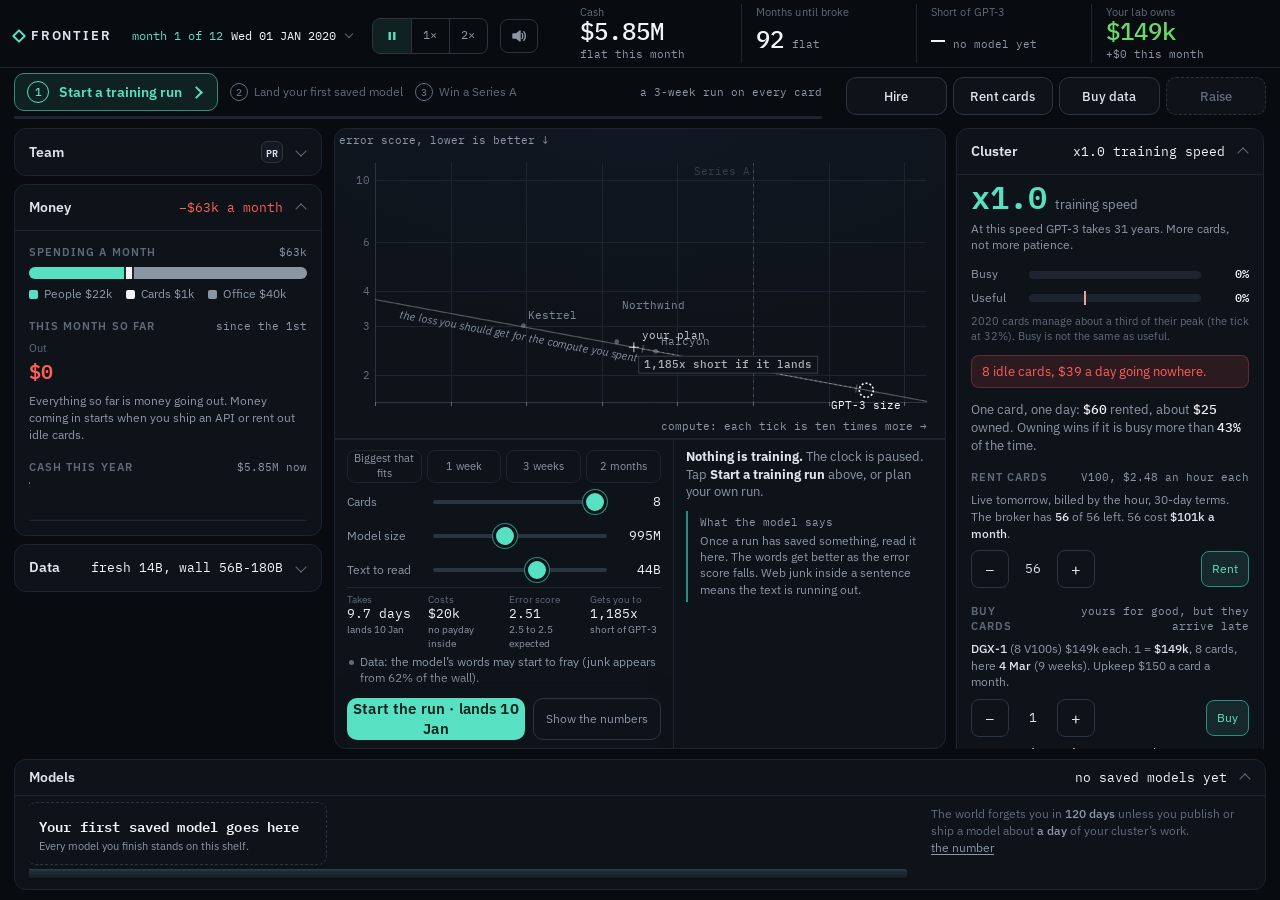
==== commit c6a20fa0: "FRONTIER: build a playable (site root) Co-Authored-By: Claude Opus 5.5 <noreply@anthropic.com> Claud" ====
--- a/a/index.html
+++ b/a/index.html
@@ -10,97 +10,119 @@
 <link rel="stylesheet" href="https://fonts.googleapis.com/css2?family=IBM+Plex+Mono:wght@400;500;600&family=IBM+Plex+Sans:wght@400;500;600&family=Source+Serif+4:ital,opsz,wght@0,8..60,400;1,8..60,400&display=swap">
 <link rel="stylesheet" href="game.css">
 <div id="fx" class="fx">
-  <header id="top" aria-label="Lab status">
+  <header id="top" aria-label="Your lab">
     <div class="t-row t-id">
       <span class="t-lab"><span class="t-mark" aria-hidden="true"></span><span class="nm">FRONTIER</span></span>
-      <span id="t-date" class="t-date" aria-live="off">WED 01 JAN 2020</span>
+      <button type="button" class="t-month" id="t-month" data-act="ledger" aria-expanded="false" aria-controls="ledger"><span class="mo" id="t-mo">month 1 of 12</span><span class="dt" id="t-date">1 Jan</span><i class="dotnew" id="t-new" hidden></i></button>
       <div class="t-speed" role="group" aria-label="Game speed">
         <button type="button" data-act="speed" data-x="0" id="sp0" aria-label="Pause (space)" aria-pressed="true"><svg viewBox="0 0 12 12" aria-hidden="true"><rect x="2.5" y="2" width="2.4" height="8"/><rect x="7.1" y="2" width="2.4" height="8"/></svg></button>
-        <button type="button" data-act="speed" data-x="1" id="sp1" aria-pressed="false">1&times;</button>
-        <button type="button" data-act="speed" data-x="2" id="sp2" aria-pressed="false">2&times;</button>
-        <button type="button" data-act="speed" data-x="4" id="sp4" aria-pressed="false">4&times;</button>
+        <button type="button" data-act="speed" data-x="1" id="sp1" aria-pressed="false" aria-label="Normal speed (1)">1&times;</button>
+        <button type="button" data-act="speed" data-x="2" id="sp2" aria-pressed="false" aria-label="Double speed (2)">2&times;</button>
       </div>
       <button type="button" class="t-mute" data-act="mute" id="mute" aria-pressed="false" aria-label="Sound on. Press to mute (M)"><svg viewBox="0 0 16 16" aria-hidden="true"><path d="M2 6h3l4-3v10l-4-3H2z"/><path class="w1" d="M11 5.5c1 .8 1 4.2 0 5"/><path class="w2" d="M12.8 3.8c2 1.8 2 6.6 0 8.4"/><path class="x" d="M11 6l4 4M15 6l-4 4"/></svg></button>
     </div>
-    <div class="t-row t-stats">
-      <div class="st"><span class="k">Cash</span><span class="v" id="t-cash">$5.85M</span></div>
-      <div class="st"><span class="k">Burn/mo</span><span class="v" id="t-burn">$63K</span></div>
-      <div class="st"><span class="k">Runway</span><span class="v" id="t-runway">92 mo</span></div>
-      <div class="st"><span class="k">Reputation</span><span class="v" id="t-rep">10</span></div>
-      <div class="st"><span class="k">PF-days/day</span><span class="v" id="t-pf">0.32</span></div>
+    <div class="t-figs" role="group" aria-label="The four numbers that matter">
+      <button type="button" class="fig" id="f-cash" data-act="goto" data-to="money"><span class="k">Cash</span><span class="v" id="t-cash">$5.85M</span><span class="tg" id="g-cash"></span></button>
+      <button type="button" class="fig" id="f-runway" data-act="goto" data-to="money"><span class="k">Months until broke</span><span class="v" id="t-runway">92</span><span class="tg" id="g-runway"></span></button>
+      <button type="button" class="fig" id="f-short" data-act="goto" data-to="curve"><span class="k">Short of GPT-3</span><span class="v" id="t-short">&mdash;</span><span class="tg" id="g-short">no model yet</span></button>
+      <button type="button" class="fig lab" id="f-lab" data-act="goto" data-to="models"><span class="k">Your lab owns</span><span class="v" id="t-lab">$149k</span><span class="tg" id="g-lab"></span></button>
     </div>
-    <div class="t-row t-goal">
-      <span class="goal">Reach <b>31 DEC 2020</b> &middot; beat GPT-3: <b>3.14e23</b> FLOPs at <b>1.763</b> nats</span>
-      <span class="threats"><span id="t-forget" class="thr">Forgotten in 120d</span><span id="t-stake" class="thr">Stake 80%</span><span id="t-best" class="thr">Best &mdash;</span></span>
-    </div>
-    <nav class="t-jump" aria-label="Jump to panel">
-      <button type="button" data-act="jump" data-to="p-train">Train</button>
-      <button type="button" data-act="jump" data-to="p-team">Team</button>
-      <button type="button" data-act="jump" data-to="p-cluster">Cluster</button>
-      <button type="button" data-act="jump" data-to="p-data">Data</button>
-      <button type="button" data-act="jump" data-to="p-money">Money</button>
-      <button type="button" data-act="jump" data-to="p-rivals">Rivals</button>
-      <button type="button" data-act="jump" data-to="p-news">News<span id="j-inbox" class="dot" hidden></span></button>
-    </nav>
+    <div class="ledger" id="ledger" hidden><div class="lg-h"><b>Monthly slips</b><span>Every 1st, after payroll. The clock never stops.</span></div><div class="lg-b" id="ledger-b"></div></div>
   </header>
 
+  <div id="ladder" class="ladder" aria-label="Your goals">
+    <div class="ld-main">
+      <div class="ld-rungs" id="ld-rungs"></div>
+      <div class="ld-bar" id="ld-bar" aria-hidden="true"><i id="ld-fill"></i></div>
+      <div class="ld-sub" id="ld-sub"></div>
+    </div>
+    <div class="verbs" id="verbs" role="group" aria-label="Quick actions">
+      <button type="button" class="verb" data-act="verb" data-v="hire" id="v-hire">Hire</button>
+      <button type="button" class="verb" data-act="verb" data-v="rent" id="v-rent">Rent cards</button>
+      <button type="button" class="verb" data-act="verb" data-v="data" id="v-data">Buy data</button>
+      <button type="button" class="verb" data-act="verb" data-v="raise" id="v-raise">Raise</button>
+    </div>
+    <div class="ld-why" id="ld-why" hidden></div>
+  </div>
+
   <main id="grid">
-    <section id="p-train" class="panel hero" aria-label="Training">
-      <div class="ph"><h2>Training</h2><span class="sum" id="s-train"></span></div>
-      <div class="chartwrap"><canvas id="chart" aria-label="Loss against compute, log-log" role="img"></canvas><div id="chart-legend" class="legend"></div></div>
+    <section id="curve" class="hero" aria-label="Your training runs">
+      <div class="chartwrap">
+        <canvas id="chart" role="img" aria-label="Error score against compute, both on a log scale. Your models are dots, GPT-3 is the ring."></canvas>
+        <div class="slip" id="slip" hidden aria-live="polite"></div>
+      </div>
       <div class="train-cols">
+        <div class="col-design" id="designer">
+          <div class="dz-head"><h3>Plan a training run</h3></div>
+          <div class="dz-ctl">
+          <div class="dz-pools" id="d-pools" role="group" aria-label="Which cards"></div>
+          <div class="dz-quick" role="group" aria-label="Quick sizes">
+            <button type="button" data-act="preset" data-p="mem">Biggest that fits</button>
+            <button type="button" data-act="preset" data-p="7">1 week</button>
+            <button type="button" data-act="preset" data-p="21">3 weeks</button>
+            <button type="button" data-act="preset" data-p="60">2 months</button>
+          </div>
+          <div class="dz-row"><label for="d-gpus">Cards</label><input type="range" id="d-gpus" min="0" max="8" step="1" value="8"><output id="o-gpus">8</output></div>
+          <div class="dz-row"><label for="d-n">Model size</label><input type="range" id="d-n" min="0" max="1000" step="1"><output id="o-n">1B</output></div>
+          <div class="dz-row"><label for="d-d">Text to read</label><input type="range" id="d-d" min="0" max="1000" step="1"><output id="o-d">20B</output></div>
+          </div>
+          <div class="dz-res">
+          <div class="dz-out" id="d-out"></div>
+          <ul class="dz-warn" id="d-warn"></ul>
+          </div>
+          <div class="dz-go"><button type="button" class="launch" id="d-launch" data-act="launch">Start the run</button>
+          <button type="button" class="dz-more" data-act="details" id="d-more" aria-expanded="false">Show the numbers</button></div>
+          <div class="dz-adv" id="d-adv" hidden><label class="chk"><input type="checkbox" id="d-recipe" checked> Keep model size and text in balance</label><div class="dz-det" id="d-det"></div></div>
+        </div>
         <div class="col-live">
           <div id="runs" class="runs"></div>
           <div id="sample" class="sample" aria-live="polite"></div>
         </div>
-        <div class="col-design" id="designer">
-          <div class="dz-head"><h3>Run designer</h3><label class="chk"><input type="checkbox" id="d-recipe" checked> 2020 recipe</label></div>
-          <div class="dz-pools" id="d-pools" role="group" aria-label="Which cards"></div>
-          <div class="dz-row"><label for="d-gpus">Cards</label><input type="range" id="d-gpus" min="0" max="8" step="1" value="8"><output id="o-gpus">8</output></div>
-          <div class="dz-row"><label for="d-n">Params</label><input type="range" id="d-n" min="0" max="1000" step="1"><output id="o-n">1B</output></div>
-          <div class="dz-row"><label for="d-d">Tokens</label><input type="range" id="d-d" min="0" max="1000" step="1"><output id="o-d">20B</output></div>
-          <div class="dz-quick" role="group" aria-label="Quick sizes">
-            <button type="button" data-act="preset" data-p="mem">Biggest safe</button>
-            <button type="button" data-act="preset" data-p="7">&le; 1 week</button>
-            <button type="button" data-act="preset" data-p="21">&le; 3 weeks</button>
-            <button type="button" data-act="preset" data-p="60">&le; 2 months</button>
-          </div>
-          <div class="dz-out" id="d-out"></div>
-          <ul class="dz-warn" id="d-warn"></ul>
-          <button type="button" class="launch" id="d-launch" data-act="launch">Launch run</button>
-        </div>
       </div>
     </section>
 
-    <section id="p-team" class="panel col" aria-label="Team">
-      <button type="button" class="ph" data-act="toggle" aria-expanded="false"><h2>Team</h2><span class="sum" id="s-team"></span><span class="chev" aria-hidden="true"></span></button>
-      <div class="pb" id="b-team"></div>
+    <div class="col cl">
+    <section class="row" id="row-team" data-row="team">
+      <button type="button" class="rh" data-act="fold" data-row="team" aria-expanded="false"><span class="rt">Team</span><span class="rs" id="s-team"></span><i class="chev" aria-hidden="true"></i></button>
+      <div class="rb"><div class="rbi" id="b-team"></div></div>
     </section>
-    <section id="p-cluster" class="panel col" aria-label="Cluster">
-      <button type="button" class="ph" data-act="toggle" aria-expanded="false"><h2>Cluster</h2><span class="sum" id="s-cluster"></span><span class="chev" aria-hidden="true"></span></button>
-      <div class="pb"><canvas id="cells" aria-hidden="true"></canvas><div id="b-cluster"></div></div>
+    <section class="row" id="row-money" data-row="money">
+      <button type="button" class="rh" data-act="fold" data-row="money" aria-expanded="false"><span class="rt">Money</span><span class="rs" id="s-money"></span><i class="chev" aria-hidden="true"></i></button>
+      <div class="rb"><div class="rbi" id="b-money"></div></div>
     </section>
-    <section id="p-money" class="panel col" aria-label="Money">
-      <button type="button" class="ph" data-act="toggle" aria-expanded="false"><h2>Money</h2><span class="sum" id="s-money"></span><span class="chev" aria-hidden="true"></span></button>
-      <div class="pb" id="b-money"></div>
+    <section class="row" id="row-data" data-row="data">
+      <button type="button" class="rh" data-act="fold" data-row="data" aria-expanded="false"><span class="rt">Data</span><span class="rs" id="s-data"></span><i class="chev" aria-hidden="true"></i></button>
+      <div class="rb"><div class="rbi" id="b-data"></div></div>
     </section>
-    <section id="p-data" class="panel col" aria-label="Data">
-      <button type="button" class="ph" data-act="toggle" aria-expanded="false"><h2>Data</h2><span class="sum" id="s-data"></span><span class="chev" aria-hidden="true"></span></button>
-      <div class="pb" id="b-data"></div>
+    </div>
+    <div class="col cr">
+    <section class="row" id="row-cluster" data-row="cluster">
+      <button type="button" class="rh" data-act="fold" data-row="cluster" aria-expanded="false"><span class="rt">Cluster</span><span class="rs" id="s-cluster"></span><i class="chev" aria-hidden="true"></i></button>
+      <div class="rb"><div class="rbi" id="b-cluster"></div></div>
     </section>
-    <section id="p-rivals" class="panel col" aria-label="Rivals">
-      <button type="button" class="ph" data-act="toggle" aria-expanded="false"><h2>Rivals</h2><span class="sum" id="s-rivals"></span><span class="chev" aria-hidden="true"></span></button>
-      <div class="pb" id="b-rivals"></div>
+    <section class="row" id="row-news" data-row="news" hidden>
+      <button type="button" class="rh" data-act="fold" data-row="news" aria-expanded="false"><span class="rt">Rivals and news</span><span class="rs" id="s-news"></span><i class="chev" aria-hidden="true"></i></button>
+      <div class="rb"><div class="rbi" id="b-news"></div></div>
     </section>
-    <section id="p-news" class="panel col" aria-label="News and inbox">
-      <button type="button" class="ph" data-act="toggle" aria-expanded="false"><h2>News &amp; inbox</h2><span class="sum" id="s-news"></span><span class="chev" aria-hidden="true"></span></button>
-      <div class="pb" id="b-news"></div>
+    </div>
+    <section class="row shelf-row" id="row-models" data-row="models">
+      <button type="button" class="rh" data-act="fold" data-row="models" aria-expanded="true"><span class="rt">Models</span><span class="rs" id="s-models"></span><i class="chev" aria-hidden="true"></i></button>
+      <div class="rb"><div class="rbi" id="b-models"></div></div>
     </section>
   </main>
 
+  <div id="floats" class="floats" aria-hidden="true"></div>
+
+  <div id="card" class="modal card-modal" hidden>
+    <div class="sheet" role="dialog" aria-modal="true" aria-labelledby="c-title">
+      <button type="button" class="x-close" data-act="closecard" aria-label="Close">&times;</button>
+      <div id="c-body"></div>
+    </div>
+  </div>
   <div id="modal" class="modal" hidden>
     <div class="sheet" role="dialog" aria-modal="true" aria-labelledby="m-title">
       <div class="m-paused">Paused &middot; decide to continue</div>
+      <div class="m-plaque" id="m-plaque"></div>
       <div class="m-from" id="m-from"></div>
       <h2 id="m-title"></h2>
       <p class="m-body" id="m-body"></p>
@@ -116,7 +138,7 @@
       <p class="m-body" id="e-reason"></p>
       <p class="m-body" id="e-gap"></p>
       <div class="e-score" id="e-score"></div>
-      <div class="m-opts"><button type="button" class="opt primary" data-act="newyear"><b>Play another 2020</b><span>New hidden wall, rivals and luck. Same rules.</span></button><button type="button" class="opt" data-act="review"><b>Look at the board</b><span>Close this and inspect your year.</span></button></div>
+      <div class="m-opts"><button type="button" class="opt primary" data-act="newyear"><b>Play another 2020</b><span>New hidden data wall, rivals and luck. Same rules.</span></button><button type="button" class="opt" data-act="review"><b>Look at the board</b><span>Close this and inspect your year.</span></button></div>
     </div>
   </div>
 </div>
@@ -126,6 +148,9 @@
 <script src="engine.js"></script>
 <script src="audio.js"></script>
 <script src="ui.js"></script>
+<script src="chart.js"></script>
+<script src="rows.js"></script>
+<script src="boot.js"></script>
 
 </body>
 </html>
--- a/a/game.css
+++ b/a/game.css
@@ -1,317 +1,533 @@
-/* FRONTIER control room, build A. One deliberate look: a dark, calm instrument panel.
-   Every colour is a token here. One accent for your lab, one for danger, greys for everyone else. */
+/* FRONTIER control room, build A. One deliberate look: a dark, calm instrument panel with a tycoon's pride in it.
+   Every colour is a token. Teal is your lab. Green is money in, red is money out. White is the curve and the line. Greys are everyone else. */
 :root {
-  --bg: #090c11;
-  --panel: #0f141b;
-  --panel2: #141b24;
-  --line: #1e2731;
+  --bg: #080b10;
+  --panel: #0e131a;
+  --panel2: #131a23;
+  --panel3: #19222d;
+  --line: #1c2530;
   --line2: #2a3541;
   --text: #dde4ec;
   --muted: #8b97a5;
-  --dim: #5d6977;
+  --dim: #5f6b79;
   --accent: #58e0c2;
   --accent2: #2a8f7c;
   --accentbg: rgba(88, 224, 194, 0.10);
+  --gain: #6bd968;
+  --gainbg: rgba(107, 217, 104, 0.10);
   --danger: #ff5f57;
   --dangerbg: rgba(255, 95, 87, 0.12);
-  --caution: #e39b95;
+  --caution: #e8a29c;
   --rival: #8a96a3;
   --white: #f2f5f8;
   --sans: 'IBM Plex Sans', system-ui, -apple-system, 'Segoe UI', Roboto, 'Helvetica Neue', Arial, sans-serif;
   --mono: 'IBM Plex Mono', ui-monospace, 'SFMono-Regular', Menlo, Consolas, 'Liberation Mono', monospace;
   --serif: 'Source Serif 4', 'Iowan Old Style', 'Palatino Linotype', Georgia, 'Times New Roman', serif;
-  --gut: 16px;
-  --r: 6px;
+  --gut: 14px;
+  --r: 8px;
+  --strip: 108px;
   color-scheme: dark;
   background: var(--bg);
   color: var(--text);
 }
 html, body { background: var(--bg); color: var(--text); margin: 0; }
-body { -webkit-text-size-adjust: 100%; }
-.fx { font-family: var(--sans); font-size: 13px; line-height: 1.4; font-variant-numeric: tabular-nums; color: var(--text); background: var(--bg); min-height: 100vh; box-sizing: border-box; -webkit-font-smoothing: antialiased; }
+body { -webkit-text-size-adjust: 100%; overscroll-behavior-y: none; }
+.fx { font-family: var(--sans); font-size: 13px; line-height: 1.4; font-variant-numeric: tabular-nums; color: var(--text); background: var(--bg); min-height: 100vh; box-sizing: border-box; -webkit-font-smoothing: antialiased; position: relative; }
 .fx *, .fx *::before, .fx *::after { box-sizing: border-box; }
-:where(.fx) button { font: inherit; color: inherit; background: none; border: 0; margin: 0; padding: 0; cursor: pointer; -webkit-tap-highlight-color: transparent; }
+:where(.fx) button { font: inherit; color: inherit; background: none; border: 0; margin: 0; padding: 0; cursor: pointer; -webkit-tap-highlight-color: transparent; text-align: inherit; }
 :where(.fx) button:disabled { cursor: not-allowed; }
 .fx :focus { outline: none; }
 .fx :focus-visible { outline: 2px solid var(--accent); outline-offset: 2px; border-radius: 4px; }
-.fx h2, .fx h3 { margin: 0; font-weight: 600; }
-.fx .num, .fx .v, .fx output { font-family: var(--mono); }
-.mono { font-family: var(--mono); }
-.acc { color: var(--accent); }
-.bad { color: var(--danger); }
-.cau { color: var(--caution); }
-.mut { color: var(--muted); }
-.dim { color: var(--dim); }
-
-/* ---------- top bar ---------- */
-#top { position: sticky; top: 0; z-index: 20; background: var(--bg); border-bottom: 1px solid var(--line); padding: calc(env(safe-area-inset-top, 0px) + 6px) max(var(--gut), env(safe-area-inset-right, 0px)) 0 max(var(--gut), env(safe-area-inset-left, 0px)); }
-.t-row { display: flex; align-items: center; gap: 10px; min-width: 0; }
-.t-id { height: 34px; }
-.t-lab { font-weight: 600; letter-spacing: 0.14em; font-size: 12px; display: flex; align-items: center; gap: 7px; white-space: nowrap; }
+.fx h2, .fx h3, .fx h4 { margin: 0; font-weight: 600; }
+.fx a { color: var(--accent); }
+.mono, .fx output { font-family: var(--mono); }
+.acc { color: var(--accent); } .bad, .neg { color: var(--danger); } .pos, .good { color: var(--gain); } .cau { color: var(--caution); } .mut { color: var(--muted); } .dim { color: var(--dim); }
+.small { font-size: 11px; }
+@keyframes fresh { 0% { box-shadow: 0 0 0 0 rgba(88, 224, 194, 0); } 35% { box-shadow: 0 0 0 3px rgba(88, 224, 194, .38), 0 0 26px rgba(88, 224, 194, .28); } 100% { box-shadow: 0 0 0 0 rgba(88, 224, 194, 0); } }
+.fresh { animation: fresh .6s ease-out; }
+@keyframes ring { 0% { transform: scale(1); opacity: .9; } 100% { transform: scale(1.12, 1.35); opacity: 0; } }
+
+/* ---------- the strip ---------- */
+#top { position: sticky; top: 0; z-index: 30; background: var(--bg); border-bottom: 1px solid var(--line); padding: calc(env(safe-area-inset-top, 0px) + 4px) max(var(--gut), env(safe-area-inset-right, 0px)) 0 max(var(--gut), env(safe-area-inset-left, 0px)); }
+.t-row { display: flex; align-items: center; gap: 8px; min-width: 0; }
+.t-id { height: 38px; }
+.t-lab { font-weight: 600; letter-spacing: 0.14em; font-size: 12px; display: flex; align-items: center; gap: 7px; white-space: nowrap; flex: 0 0 auto; }
 .t-mark { width: 10px; height: 10px; border: 2px solid var(--accent); transform: rotate(45deg); border-radius: 1px; }
-.t-date .wd { }
-.t-date { font-family: var(--mono); font-size: 12px; color: var(--white); letter-spacing: 0.04em; white-space: nowrap; flex: 1 1 auto; min-width: 0; overflow: hidden; text-overflow: ellipsis; }
+.t-month { flex: 1 1 auto; min-width: 0; display: flex; align-items: center; gap: 8px; height: 34px; padding: 0 8px; border-radius: var(--r); font-family: var(--mono); font-size: 11.5px; color: var(--muted); white-space: nowrap; overflow: hidden; position: relative; }
+.t-month .mo { color: var(--accent); }
+.t-month .dt { color: var(--white); overflow: hidden; text-overflow: ellipsis; }
+.t-month::after { content: ''; width: 6px; height: 6px; border-right: 1.5px solid var(--dim); border-bottom: 1.5px solid var(--dim); transform: rotate(45deg); margin: -3px 0 0 2px; flex: 0 0 auto; }
+.t-month[aria-expanded="true"]::after { transform: rotate(-135deg); margin-top: 3px; }
+.t-month:hover { background: var(--panel); }
+.dotnew { position: absolute; top: 5px; right: 18px; width: 6px; height: 6px; border-radius: 50%; background: var(--accent); }
 .t-speed { display: flex; border: 1px solid var(--line2); border-radius: var(--r); overflow: hidden; flex: 0 0 auto; }
-.t-speed button { min-width: 40px; height: 32px; font-family: var(--mono); font-size: 12px; color: var(--muted); border-left: 1px solid var(--line2); display: grid; place-items: center; }
+.t-speed button { min-width: 38px; height: 34px; font-family: var(--mono); font-size: 12px; color: var(--muted); border-left: 1px solid var(--line2); display: grid; place-items: center; text-align: center; }
 .t-speed button:first-child { border-left: 0; }
 .t-speed button svg { width: 12px; height: 12px; fill: currentColor; }
 .t-speed button[aria-pressed="true"] { background: var(--accentbg); color: var(--accent); }
 .t-speed.held button[aria-pressed="true"] { background: var(--dangerbg); color: var(--danger); }
-.t-mute { width: 40px; height: 32px; display: grid; place-items: center; color: var(--muted); border: 1px solid var(--line2); border-radius: var(--r); flex: 0 0 auto; }
+.t-mute { width: 38px; height: 34px; display: grid; place-items: center; color: var(--muted); border: 1px solid var(--line2); border-radius: var(--r); flex: 0 0 auto; }
 .t-mute svg { width: 16px; height: 16px; fill: none; stroke: currentColor; stroke-width: 1.4; stroke-linecap: round; stroke-linejoin: round; }
 .t-mute svg path:first-child { fill: currentColor; }
 .t-mute .x { display: none; }
 .t-mute[aria-pressed="true"] .x { display: inline; }
 .t-mute[aria-pressed="true"] .w1, .t-mute[aria-pressed="true"] .w2 { display: none; }
-.t-stats { display: grid; grid-template-columns: repeat(5, minmax(0, 1fr)); gap: 6px; margin-top: 4px; }
-.st { display: flex; flex-direction: column; min-width: 0; }
-.st .k { font-size: 9.5px; text-transform: uppercase; letter-spacing: 0.09em; color: var(--dim); white-space: nowrap; overflow: hidden; text-overflow: ellipsis; }
-.st .v { font-size: 14px; font-weight: 500; color: var(--white); white-space: nowrap; overflow: hidden; text-overflow: ellipsis; }
-.st .v small { font-size: 9px; color: var(--muted); font-weight: 400; }
-.st .v.bad { color: var(--danger); }
-.st .v.cau { color: var(--caution); }
-.t-goal { justify-content: space-between; flex-wrap: wrap; gap: 2px 10px; font-size: 11px; color: var(--muted); padding: 4px 0 5px; }
-.t-goal b { color: var(--white); font-weight: 500; font-family: var(--mono); }
-.threats { display: flex; gap: 10px; flex-wrap: wrap; }
-.thr { font-family: var(--mono); font-size: 11px; color: var(--muted); white-space: nowrap; }
-.thr.bad { color: var(--danger); }
-.thr.cau { color: var(--caution); }
-.thr.acc { color: var(--accent); }
-.t-jump { display: grid; grid-template-columns: repeat(7, minmax(0, 1fr)); gap: 4px; padding-bottom: 6px; }
-.t-jump button { height: 30px; font-size: 11.5px; color: var(--muted); border: 1px solid var(--line); border-radius: var(--r); position: relative; white-space: nowrap; overflow: hidden; }
-.t-jump button:active { background: var(--panel2); }
-.t-jump .dot { position: absolute; top: 4px; right: 4px; width: 6px; height: 6px; border-radius: 50%; background: var(--danger); }
-
-/* ---------- panels ---------- */
-#grid { display: grid; grid-template-columns: minmax(0, 1fr); gap: 8px; padding: 8px max(var(--gut), env(safe-area-inset-right, 0px)) calc(24px + env(safe-area-inset-bottom, 0px)) max(var(--gut), env(safe-area-inset-left, 0px)); }
-.panel { background: var(--panel); border: 1px solid var(--line); border-radius: 8px; min-width: 0; scroll-margin-top: 150px; }
-.ph { display: flex; align-items: center; gap: 8px; width: 100%; min-height: 44px; padding: 0 12px; text-align: left; border-bottom: 1px solid transparent; }
-.ph h2 { font-size: 11px; text-transform: uppercase; letter-spacing: 0.12em; color: var(--muted); font-weight: 600; flex: 0 0 auto; }
-.ph .sum { font-family: var(--mono); font-size: 11.5px; color: var(--text); flex: 1 1 auto; min-width: 0; white-space: nowrap; overflow: hidden; text-overflow: ellipsis; text-align: right; }
-.ph .chev { width: 8px; height: 8px; border-right: 1.5px solid var(--dim); border-bottom: 1.5px solid var(--dim); transform: rotate(45deg); margin: -3px 2px 0 4px; flex: 0 0 auto; transition: transform .15s; }
-.panel.open .ph .chev { transform: rotate(-135deg); margin-top: 3px; }
-.panel.open .ph { border-bottom-color: var(--line); }
-.panel.col .pb { display: none; padding: 10px 12px 12px; }
-.panel.col.open .pb { display: block; }
-.hero .ph { border-bottom-color: var(--line); min-height: 38px; }
-
-/* ---------- training ---------- */
-.chartwrap { position: relative; height: 270px; border-bottom: 1px solid var(--line); }
-#chart { position: absolute; inset: 0; width: 100%; height: 100%; display: block; touch-action: pan-y; }
-.legend { position: absolute; left: 50px; top: 6px; display: flex; gap: 10px; flex-wrap: wrap; font-size: 10px; color: var(--muted); pointer-events: none; }
-.legend i { display: inline-block; width: 8px; height: 8px; border-radius: 50%; margin-right: 4px; vertical-align: -1px; }
+.t-figs { display: grid; grid-template-columns: repeat(4, minmax(0, 1fr)); margin: 1px -4px 0; padding-bottom: 5px; }
+.fig { display: flex; flex-direction: column; align-items: flex-start; min-width: 0; padding: 2px 6px 3px; border-left: 1px solid var(--line); text-align: left; border-radius: 0; }
+.fig:first-child { border-left: 0; }
+.fig:hover .v { color: #fff; }
+.fig .k { font-size: 9.5px; color: var(--dim); line-height: 1.15; min-height: 22px; letter-spacing: .01em; }
+.fig .v { font-family: var(--mono); font-size: 19px; font-weight: 500; color: var(--white); line-height: 1.15; white-space: nowrap; max-width: 100%; overflow: hidden; text-overflow: ellipsis; }
+.fig .v.neg { color: var(--danger); } .fig .v.bad { color: var(--danger); } .fig .v.cau { color: var(--caution); } .fig .v.passed { color: var(--accent); font-size: 16px; }
+.fig.lab .v { color: var(--gain); }
+.fig .tg .mm { display: none; }
+.fig .tg { font-family: var(--mono); font-size: 10px; color: var(--muted); margin-top: 1px; white-space: nowrap; max-width: 100%; overflow: hidden; text-overflow: ellipsis; }
+.tg.good { color: var(--gain); } .tg.bad { color: var(--danger); } .tg.acc { color: var(--accent); }
+@keyframes flashIn { 0% { color: var(--gain); text-shadow: 0 0 14px rgba(107, 217, 104, .6); } 100% { color: var(--white); text-shadow: none; } }
+@keyframes flashOut { 0% { color: var(--danger); text-shadow: 0 0 14px rgba(255, 95, 87, .6); } 100% { color: var(--white); text-shadow: none; } }
+.fig.flash-in #t-cash { animation: flashIn .7s ease-out; }
+.fig.flash-out #t-cash { animation: flashOut .7s ease-out; }
+.ledger { position: absolute; left: 0; right: 0; top: 100%; z-index: 40; background: var(--panel2); border: 1px solid var(--line2); border-top: 0; border-radius: 0 0 12px 12px; max-height: min(62vh, 520px); overflow-y: auto; box-shadow: 0 18px 40px rgba(0, 0, 0, .6); padding: 10px max(var(--gut), env(safe-area-inset-left, 0px)) 12px; }
+.ledger[hidden] { display: none; }
+.lg-h { display: flex; flex-wrap: wrap; justify-content: space-between; gap: 2px 12px; margin-bottom: 8px; font-size: 11px; color: var(--muted); }
+.lg-h b { color: var(--white); font-size: 12px; }
+.lg-s { padding: 8px 0; border-top: 1px solid var(--line); }
+.lg-s b { font-family: var(--mono); font-size: 11px; color: var(--accent); }
+.lg-l { font-size: 12px; color: var(--text); padding: 1px 0 1px 12px; position: relative; }
+.lg-l::before { content: ''; position: absolute; left: 0; top: 7px; width: 5px; height: 5px; border-radius: 50%; background: var(--dim); }
+.lg-l.out::before { background: var(--danger); } .lg-l.in::before { background: var(--gain); } .lg-l.good::before { background: var(--accent); }
+.lg-e { font-size: 12px; color: var(--muted); }
+
+/* ---------- the ladder and the four verbs ---------- */
+.ladder { padding: 8px max(var(--gut), env(safe-area-inset-right, 0px)) 4px max(var(--gut), env(safe-area-inset-left, 0px)); display: grid; gap: 8px; }
+.ld-main { min-width: 0; }
+.ld-rungs { display: flex; flex-wrap: wrap; align-items: center; gap: 4px 12px; }
+.rung { display: inline-flex; align-items: center; gap: 6px; min-width: 0; color: var(--dim); font-size: 11.5px; }
+.rung .rn { display: inline-grid; place-items: center; width: 18px; height: 18px; border-radius: 50%; border: 1px solid currentColor; font: 500 10px var(--mono); flex: 0 0 auto; }
+.rung .rl { overflow: hidden; text-overflow: ellipsis; white-space: nowrap; }
+.rung.done { color: var(--accent2); }
+.rung.done .rl { text-decoration: line-through; text-decoration-color: rgba(42, 143, 124, .5); }
+.rung.lit { order: -1; flex: 1 1 100%; min-height: 46px; border: 1px solid var(--accent2); background: var(--accentbg); color: var(--accent); border-radius: 10px; padding: 0 12px; gap: 10px; font-size: 15px; font-weight: 600; text-align: left; position: relative; }
+.rung.lit .rn { width: 22px; height: 22px; font-size: 11px; }
+.rung.lit .rl { white-space: normal; }
+.rung.lit .arr { margin-left: auto; width: 9px; height: 9px; border-right: 2px solid currentColor; border-top: 2px solid currentColor; transform: rotate(45deg); flex: 0 0 auto; }
+.rung.lit:hover { background: rgba(88, 224, 194, .16); }
+.rung.lit[aria-disabled="true"] { opacity: .6; }
+.rung.pulse::after, .verb.pulse::after { content: ''; position: absolute; inset: -1px; border-radius: 11px; border: 2px solid var(--accent); animation: ring 1.5s ease-out infinite; pointer-events: none; }
+.ld-bar { height: 3px; background: var(--line); border-radius: 2px; overflow: hidden; margin-top: 6px; }
+.ld-bar i { display: block; height: 100%; width: 0; background: var(--accent); border-radius: 2px; transition: width .5s ease; }
+.ld-sub { display: flex; justify-content: space-between; align-items: center; gap: 8px; font-family: var(--mono); font-size: 11px; color: var(--muted); min-height: 20px; padding-top: 3px; }
+.chip { font-size: 10.5px; padding: 1px 7px; border-radius: 999px; border: 1px solid; white-space: nowrap; }
+.chip.cau { color: var(--caution); border-color: rgba(232, 162, 156, .5); } .chip.bad { color: var(--danger); border-color: var(--danger); background: var(--dangerbg); }
+.verbs { display: grid; grid-template-columns: repeat(4, minmax(0, 1fr)); gap: 6px; }
+.verb { min-height: 44px; border: 1px solid var(--line2); border-radius: 10px; background: var(--panel); font-size: 12.5px; font-weight: 500; color: var(--text); position: relative; text-align: center; padding: 0 4px; }
+.verb:hover { border-color: var(--accent2); }
+.verb.grey { color: var(--dim); border-style: dashed; }
+.verb.pulse { border-color: var(--accent); color: var(--accent); }
+.ld-why { font-size: 11.5px; color: var(--caution); padding: 0 2px; }
+
+/* ---------- the grid ---------- */
+#grid { display: flex; flex-direction: column; gap: 8px; padding: 6px max(var(--gut), env(safe-area-inset-right, 0px)) calc(28px + env(safe-area-inset-bottom, 0px)) max(var(--gut), env(safe-area-inset-left, 0px)); }
+.col { display: contents; }
+#curve { order: 0; } #row-cluster { order: 1; } #row-team { order: 2; } #row-money { order: 3; } #row-data { order: 4; } #row-news { order: 5; } #row-models { order: 6; }
+.hero { background: var(--panel); border: 1px solid var(--line); border-radius: 12px; min-width: 0; scroll-margin-top: calc(var(--strip) + 6px); }
+.row { background: var(--panel); border: 1px solid var(--line); border-radius: 12px; min-width: 0; scroll-margin-top: calc(var(--strip) + 6px); }
+.row[hidden] { display: none; }
+.rh { display: flex; align-items: center; gap: 10px; width: 100%; min-height: 54px; padding: 0 14px; }
+.rt { font-size: 14px; font-weight: 600; color: var(--text); flex: 0 0 auto; }
+.rs { flex: 1 1 auto; min-width: 0; text-align: right; font-family: var(--mono); font-size: 13px; color: var(--white); white-space: nowrap; overflow: hidden; text-overflow: ellipsis; }
+.rs.neg { color: var(--danger); } .rs.pos { color: var(--gain); }
+.chev { width: 8px; height: 8px; border-right: 1.5px solid var(--dim); border-bottom: 1.5px solid var(--dim); transform: rotate(45deg); margin: -3px 2px 0 4px; flex: 0 0 auto; transition: transform .18s; }
+.row.open .chev { transform: rotate(-135deg); margin-top: 3px; }
+.row.open > .rh { border-bottom: 1px solid var(--line); }
+.rb { display: grid; grid-template-rows: 0fr; visibility: hidden; transition: grid-template-rows .22s ease, visibility 0s .22s; }
+.row.open > .rb { grid-template-rows: 1fr; visibility: visible; transition: grid-template-rows .22s ease, visibility 0s 0s; }
+.rbi { min-height: 0; overflow: hidden; padding: 0 14px; }
+.row.open > .rb > .rbi { padding: 6px 14px 14px; }
+.mini { display: inline-flex; gap: 3px; align-items: center; }
+.mt { width: 22px; height: 22px; border-radius: 6px; border: 1px solid var(--line2); background: var(--panel2); font: 600 9.5px var(--mono); display: inline-grid; place-items: center; color: var(--text); }
+.mt.low { border-color: var(--danger); color: var(--danger); } .mt.plus { border-style: dashed; color: var(--dim); }
+
+/* ---------- the curve ---------- */
+.chartwrap { position: relative; height: clamp(310px, 46vh, 420px); border-bottom: 1px solid var(--line); border-radius: 12px 12px 0 0; overflow: hidden; background: radial-gradient(120% 90% at 50% 0%, #101722 0%, var(--panel) 70%); }
+#chart { position: absolute; inset: 0; width: 100%; height: 100%; display: block; touch-action: pan-y; cursor: default; }
+.slip { position: absolute; left: 8px; right: 8px; top: 8px; z-index: 5; background: rgba(14, 19, 26, .95); border: 1px solid var(--line2); border-radius: 12px; padding: 9px 12px 10px; box-shadow: 0 14px 34px rgba(0, 0, 0, .55); transform-origin: top center; }
+.slip[hidden] { display: none; }
+@keyframes unroll { 0% { transform: scaleY(.15) translateY(-10px); opacity: 0; } 100% { transform: none; opacity: 1; } }
+@keyframes rollup { 0% { transform: none; opacity: 1; } 100% { transform: scaleY(.15) translateY(-10px); opacity: 0; } }
+.slip.on { animation: unroll .45s cubic-bezier(.2, .8, .2, 1) both; }
+.slip.off { animation: rollup .45s ease-in both; }
+.sl-h { display: flex; justify-content: space-between; font-size: 10.5px; color: var(--dim); text-transform: uppercase; letter-spacing: .1em; margin-bottom: 4px; }
+.sl-h b { color: var(--accent); font-family: var(--mono); }
+.sl-l { display: flex; gap: 8px; font-size: 12.5px; line-height: 1.35; padding: 3px 0; color: var(--text); }
+.sl-l i { flex: 0 0 8px; height: 8px; border-radius: 50%; margin-top: 5px; background: var(--dim); }
+.sl-l.out i { background: var(--danger); } .sl-l.in i { background: var(--gain); } .sl-l.good i { background: var(--accent); } .sl-l.warn i { background: var(--caution); }
+.sl-l.next { color: var(--white); } .sl-l.next i { background: none; border: 2px solid var(--white); }
 .train-cols { display: grid; grid-template-columns: minmax(0, 1fr); }
-.col-live { padding: 10px 12px; border-bottom: 1px solid var(--line); min-width: 0; }
-.col-design { padding: 10px 12px 12px; min-width: 0; }
-.runs { display: grid; grid-template-columns: minmax(0, 1fr); gap: 6px; }
-.runs .empty { color: var(--muted); font-size: 12px; }
-.run { min-width: 0; border: 1px solid var(--line); border-radius: var(--r); padding: 7px 8px; background: var(--panel2); display: grid; gap: 4px; cursor: pointer; }
-.run.sel { border-color: var(--accent2); }
-.run .r1 { display: flex; justify-content: space-between; gap: 8px; font-size: 12px; min-width: 0; }
-.run .r1 > * { min-width: 0; overflow: hidden; text-overflow: ellipsis; }
-.run .r1 b { font-weight: 600; }
-.run .r2 { font-family: var(--mono); font-size: 11px; color: var(--muted); display: flex; flex-wrap: wrap; gap: 2px 10px; }
-.run .bar { height: 4px; background: var(--line); border-radius: 2px; overflow: hidden; }
-.run .bar i { display: block; height: 100%; background: var(--accent); }
+.col-live { padding: 10px 14px; border-top: 1px solid var(--line); min-width: 0; order: -1; }
+.col-design { padding: 12px 14px 14px; min-width: 0; border-top: 1px solid var(--line); }
+.runs { display: grid; grid-template-columns: minmax(0, 1fr); gap: 8px; }
+.runs .empty { color: var(--muted); font-size: 12.5px; }
+.runs .empty b { color: var(--text); }
+.run { min-width: 0; border: 1px solid var(--line); border-radius: var(--r); padding: 8px 10px; background: var(--panel2); display: grid; gap: 5px; }
+.run .r1 { display: flex; justify-content: space-between; gap: 8px; font-size: 13px; min-width: 0; }
+.run .r1 b { font-weight: 600; font-family: var(--mono); }
+.run .pc { font-family: var(--mono); color: var(--accent); }
+.run .r2 { font-size: 11.5px; color: var(--muted); display: flex; flex-wrap: wrap; gap: 2px 12px; }
+.run .bar { height: 5px; background: var(--line); border-radius: 3px; overflow: hidden; }
+.run .bar i { display: block; height: 100%; background: var(--accent); border-radius: 3px; }
 .run.hung .bar i { background: var(--danger); }
 .run .r3 { display: flex; gap: 6px; flex-wrap: wrap; }
-.run .r3 .btn { white-space: normal; text-align: left; line-height: 1.2; padding-top: 4px; padding-bottom: 4px; }
-.btn { min-height: 34px; padding: 0 12px; border: 1px solid var(--line2); border-radius: var(--r); font-size: 12px; color: var(--text); background: var(--panel2); white-space: nowrap; }
+.btn { min-height: 38px; padding: 0 12px; border: 1px solid var(--line2); border-radius: var(--r); font-size: 12px; color: var(--text); background: var(--panel2); white-space: nowrap; text-align: center; }
 .btn:hover:not(:disabled) { border-color: var(--accent2); }
 .btn.pri { border-color: var(--accent2); color: var(--accent); background: var(--accentbg); }
-.btn.warn { border-color: rgba(255, 95, 87, .45); color: var(--caution); }
-.btn:disabled { opacity: .45; }
-.btn.sm { min-height: 30px; padding: 0 9px; font-size: 11.5px; }
-.tag { font-family: var(--mono); font-size: 10px; padding: 1px 5px; border-radius: 3px; border: 1px solid var(--line2); color: var(--muted); white-space: nowrap; }
-.tag.acc { border-color: var(--accent2); color: var(--accent); }
-.tag.bad { border-color: rgba(255, 95, 87, .5); color: var(--danger); }
-.sample { margin-top: 8px; border-left: 2px solid var(--accent2); padding: 4px 0 4px 10px; min-height: 64px; }
+.btn.warn { border-color: rgba(255, 95, 87, .4); color: var(--caution); }
+.btn:disabled { opacity: .42; }
+.btn.sm { min-height: 36px; padding: 0 10px; font-size: 12px; }
+.sample { margin-top: 10px; border-left: 2px solid var(--accent2); padding: 4px 0 4px 12px; min-height: 60px; }
 .sample .sh { font-family: var(--mono); font-size: 10.5px; color: var(--muted); display: flex; justify-content: space-between; gap: 8px; flex-wrap: wrap; }
-.sample .st2 { font-family: var(--serif); font-size: 15px; line-height: 1.45; color: var(--white); margin: 4px 0 0; white-space: pre-wrap; overflow-wrap: anywhere; }
+.sample .st2 { font-family: var(--serif); font-size: 16px; line-height: 1.45; color: var(--white); margin: 5px 0 0; white-space: pre-wrap; overflow-wrap: anywhere; }
 .sample .st2.crawl { color: var(--caution); }
-.sample .junk { color: inherit; }
-.marks .sample .junk { color: var(--caution); text-decoration: underline dotted; }
-.sample .hint { font-size: 11px; color: var(--muted); margin-top: 4px; }
-.dz-head { display: flex; justify-content: space-between; align-items: center; margin-bottom: 6px; }
-.dz-head h3 { font-size: 11px; text-transform: uppercase; letter-spacing: 0.12em; color: var(--muted); }
-.chk { display: flex; align-items: center; gap: 6px; font-size: 11.5px; color: var(--muted); min-height: 30px; cursor: pointer; }
-.chk input { accent-color: var(--accent); width: 16px; height: 16px; margin: 0; }
-.dz-pools { display: grid; grid-template-columns: repeat(4, minmax(0, 1fr)); gap: 4px; margin-bottom: 6px; }
-.dz-pools button { border: 1px solid var(--line); border-radius: var(--r); min-height: 40px; padding: 3px 4px; font-size: 10.5px; color: var(--muted); display: flex; flex-direction: column; align-items: center; justify-content: center; line-height: 1.15; }
-.dz-pools button b { font-family: var(--mono); font-size: 12px; color: var(--text); font-weight: 500; }
+.sample .hint { font-size: 11.5px; color: var(--muted); margin: 4px 0 0; }
+.dz-head h3 { font-size: 10.5px; text-transform: uppercase; letter-spacing: .12em; color: var(--dim); margin-bottom: 8px; }
+.chk { display: flex; align-items: center; gap: 8px; font-size: 11.5px; color: var(--muted); min-height: 34px; cursor: pointer; }
+.chk input { accent-color: var(--accent); width: 18px; height: 18px; margin: 0; }
+.dz-pools { display: grid; grid-auto-flow: column; grid-auto-columns: minmax(0, 1fr); gap: 5px; margin-bottom: 6px; }
+.dz-pools:empty { display: none; }
+.dz-pools button { border: 1px solid var(--line); border-radius: var(--r); min-height: 40px; padding: 3px 4px; font-size: 11px; color: var(--muted); display: flex; flex-direction: column; align-items: center; justify-content: center; line-height: 1.15; text-align: center; }
+.dz-pools button b { font-family: var(--mono); font-size: 11.5px; color: var(--text); font-weight: 500; }
 .dz-pools button[aria-pressed="true"] { border-color: var(--accent2); background: var(--accentbg); color: var(--accent); }
-.dz-pools button:disabled { opacity: .4; }
-.dz-row { display: grid; grid-template-columns: 54px minmax(0, 1fr) 64px; align-items: center; gap: 8px; min-height: 36px; }
+.dz-one { font-size: 11.5px; color: var(--muted); padding: 2px 0 4px; }
+.dz-quick { display: grid; grid-template-columns: repeat(4, minmax(0, 1fr)); gap: 5px; margin: 2px 0 6px; }
+.dz-quick button { min-height: 38px; border: 1px solid var(--line); border-radius: var(--r); font-size: 11.5px; color: var(--muted); padding: 0 2px; text-align: center; }
+.dz-quick button:hover { color: var(--text); border-color: var(--line2); }
+.dz-row { display: grid; grid-template-columns: 82px minmax(0, 1fr) 52px; align-items: center; gap: 8px; min-height: 38px; }
 .dz-row label { font-size: 11.5px; color: var(--muted); }
-.dz-row output { font-size: 12.5px; text-align: right; color: var(--white); }
-.fx input[type=range] { -webkit-appearance: none; appearance: none; width: 100%; height: 32px; background: transparent; margin: 0; touch-action: none; }
+.dz-row output { font-size: 13px; text-align: right; color: var(--white); }
+.fx input[type=range] { -webkit-appearance: none; appearance: none; width: 100%; height: 34px; background: transparent; margin: 0; touch-action: pan-y; }
 .fx input[type=range]::-webkit-slider-runnable-track { height: 4px; background: var(--line2); border-radius: 2px; }
 .fx input[type=range]::-moz-range-track { height: 4px; background: var(--line2); border-radius: 2px; }
-.fx input[type=range]::-webkit-slider-thumb { -webkit-appearance: none; width: 22px; height: 22px; border-radius: 50%; background: var(--accent); margin-top: -9px; border: 3px solid var(--panel); box-shadow: 0 0 0 1px var(--accent2); }
+.fx input[type=range]::-webkit-slider-thumb { -webkit-appearance: none; width: 24px; height: 24px; border-radius: 50%; background: var(--accent); margin-top: -10px; border: 3px solid var(--panel); box-shadow: 0 0 0 1px var(--accent2); }
 .fx input[type=range]::-moz-range-thumb { width: 18px; height: 18px; border-radius: 50%; background: var(--accent); border: 3px solid var(--panel); }
-.dz-quick { display: grid; grid-template-columns: repeat(4, minmax(0, 1fr)); gap: 4px; margin: 4px 0 8px; }
-.dz-quick button { min-height: 32px; border: 1px solid var(--line); border-radius: var(--r); font-size: 10.5px; color: var(--muted); padding: 0 2px; }
-.dz-quick button:hover { color: var(--text); }
-.dz-out { display: grid; grid-template-columns: repeat(2, minmax(0, 1fr)); gap: 6px 10px; padding: 8px 0; border-top: 1px solid var(--line); }
+.dz-out { display: grid; grid-template-columns: repeat(2, minmax(0, 1fr)); gap: 8px 12px; padding: 10px 0; border-top: 1px solid var(--line); margin-top: 4px; }
 .kv { display: flex; flex-direction: column; min-width: 0; }
-.kv .k { font-size: 9.5px; text-transform: uppercase; letter-spacing: 0.08em; color: var(--dim); }
-.kv .v { font-size: 13px; color: var(--white); white-space: nowrap; overflow: hidden; text-overflow: ellipsis; }
-.kv .s { font-family: var(--mono); font-size: 10.5px; color: var(--muted); white-space: nowrap; overflow: hidden; text-overflow: ellipsis; }
-.dz-warn { list-style: none; margin: 0 0 8px; padding: 0; display: grid; gap: 3px; }
-.dz-warn li { font-size: 11.5px; line-height: 1.35; padding-left: 12px; position: relative; color: var(--muted); }
+.kv .k { font-size: 10px; color: var(--dim); line-height: 1.2; }
+.kv .v { font-family: var(--mono); font-size: 15px; color: var(--white); white-space: nowrap; overflow: hidden; text-overflow: ellipsis; }
+.kv .s { font-size: 10.5px; color: var(--muted); }
+.dz-warn { list-style: none; margin: 0 0 8px; padding: 0; display: grid; gap: 4px; }
+.dz-warn:empty { display: none; }
+.dz-warn li { font-size: 12px; line-height: 1.35; padding-left: 13px; position: relative; color: var(--muted); }
 .dz-warn li::before { content: ''; position: absolute; left: 2px; top: 6px; width: 5px; height: 5px; border-radius: 50%; background: var(--dim); }
-.dz-warn li.warn { color: var(--caution); }
-.dz-warn li.warn::before { background: var(--caution); }
-.dz-warn li.bad { color: var(--danger); }
-.dz-warn li.bad::before { background: var(--danger); }
-.launch { width: 100%; min-height: 46px; border-radius: var(--r); background: var(--accent) !important; color: #04211b !important; font-weight: 600 !important; font-size: 14px !important; letter-spacing: 0.02em; }
-.launch:disabled { background: var(--line2) !important; color: var(--muted) !important; }
-
-/* ---------- side panels ---------- */
-.sec { margin-top: 10px; }
-.sec:first-child { margin-top: 0; }
-.sec > h3 { font-size: 10px; text-transform: uppercase; letter-spacing: 0.12em; color: var(--dim); margin-bottom: 5px; font-weight: 600; display: flex; justify-content: space-between; gap: 8px; }
-.sec > h3 span { text-transform: none; letter-spacing: 0; font-family: var(--mono); color: var(--muted); font-weight: 400; }
-.rows { display: grid; grid-template-columns: minmax(0, 1fr); gap: 5px; }
-.card { border: 1px solid var(--line); border-radius: var(--r); padding: 7px 8px; background: var(--panel2); display: grid; gap: 3px; min-width: 0; }
+.dz-warn li.warn { color: var(--caution); } .dz-warn li.warn::before { background: var(--caution); }
+.dz-warn li.bad { color: var(--danger); } .dz-warn li.bad::before { background: var(--danger); }
+.dz-warn li.good { color: var(--accent); } .dz-warn li.good::before { background: var(--accent); }
+.launch { width: 100%; min-height: 50px; border-radius: 10px; background: var(--accent); color: #04211b; font-weight: 600; font-size: 14.5px; letter-spacing: .01em; text-align: center; }
+.launch:hover:not(:disabled) { background: #7aecd3; }
+.launch:disabled { background: var(--line2); color: var(--muted); }
+.dz-more { display: block; width: 100%; margin-top: 8px; font-size: 11.5px; color: var(--muted); min-height: 32px; text-align: center; text-decoration: underline; text-decoration-color: var(--line2); text-underline-offset: 3px; }
+.dz-det { margin-top: 4px; font-size: 11.5px; }
+.dz-adv[hidden] { display: none; }
+.dz-adv { margin-top: 2px; }
+.dz-det[hidden] { display: none; }
+
+/* ---------- inside the rows ---------- */
+.blk { margin-top: 16px; }
+.blk.first { margin-top: 8px; }
+.blk > h4 { font-size: 10.5px; letter-spacing: .1em; text-transform: uppercase; color: var(--dim); font-weight: 600; display: flex; justify-content: space-between; gap: 8px; margin-bottom: 7px; }
+.blk > h4 span { text-transform: none; letter-spacing: 0; font-family: var(--mono); color: var(--muted); font-weight: 400; text-align: right; }
+.sub { font-size: 12px; color: var(--muted); line-height: 1.4; margin-top: 6px; }
+.sub b { color: var(--text); font-weight: 500; }
+.why { font-size: 12px; color: var(--caution); margin-top: 6px; }
+.c2 { font-size: 12px; color: var(--muted); line-height: 1.4; }
+.speed { display: flex; align-items: baseline; gap: 8px; }
+.speed .big { font: 600 32px/1 var(--mono); color: var(--accent); }
+.speed span { color: var(--muted); font-size: 13px; }
+.meter { margin-top: 12px; display: grid; gap: 7px; }
+.mr { display: grid; grid-template-columns: 50px minmax(0, 1fr) 40px; gap: 8px; align-items: center; font-size: 12px; color: var(--muted); }
+.mr b { font-family: var(--mono); font-size: 12px; text-align: right; color: var(--white); font-weight: 500; }
+.mb { height: 8px; background: var(--line); border-radius: 4px; position: relative; overflow: visible; }
+.mb i { display: block; height: 100%; background: var(--accent); border-radius: 4px; transition: width .3s; }
+.mb.u i { background: var(--white); }
+.mb u { position: absolute; top: -3px; bottom: -3px; width: 2px; background: var(--caution); text-decoration: none; }
+.mn { font-size: 11px; color: var(--dim); }
+.drip { margin-top: 10px; font-size: 12.5px; color: var(--danger); padding: 7px 10px; border-radius: var(--r); background: var(--dangerbg); border: 1px solid rgba(255, 95, 87, .25); }
+.hang { margin-top: 8px; font-size: 12.5px; color: var(--caution); padding: 7px 10px; border-radius: var(--r); background: var(--panel2); border-left: 2px solid var(--danger); }
+.onecard { margin-top: 12px; font-size: 12.5px; color: var(--muted); line-height: 1.45; }
+.onecard b { color: var(--white); font-family: var(--mono); font-weight: 500; }
+.trucks { margin-top: 12px; display: grid; gap: 8px; }
+.truck .tt { font-size: 12px; color: var(--muted); } .truck .tt b { color: var(--white); font-weight: 500; }
+.rail { position: relative; height: 4px; background: var(--line2); border-radius: 2px; margin-top: 6px; }
+.rail i { display: block; height: 100%; background: var(--accent2); border-radius: 2px; }
+.rail .tr { position: absolute; top: -4px; width: 12px; height: 10px; margin-left: -6px; background: var(--white); border-radius: 2px; }
+.shelfitem { margin-top: 12px; border: 1px dashed var(--line2); border-radius: var(--r); padding: 9px 11px; color: var(--muted); background: rgba(255, 255, 255, .015); }
+.si-h b { color: var(--text); font-weight: 600; } .si-s { font-size: 12px; margin-top: 2px; }
+.newtag { font: 600 9px var(--mono); letter-spacing: .1em; color: #04211b; background: var(--accent); padding: 1px 5px; border-radius: 3px; }
+.mk { display: grid; gap: 8px; }
+.mkrow { display: flex; align-items: center; justify-content: space-between; gap: 8px; flex-wrap: wrap; }
+.mkrow .txt { font-size: 12px; color: var(--muted); min-width: 0; flex: 1 1 170px; line-height: 1.4; }
+.mkrow .txt b { color: var(--text); font-weight: 500; }
+.stepper { display: flex; align-items: center; gap: 4px; }
+.stepper button { width: 38px; height: 38px; border: 1px solid var(--line2); border-radius: var(--r); font-family: var(--mono); font-size: 16px; color: var(--text); text-align: center; }
+.stepper .val { min-width: 40px; text-align: center; font-family: var(--mono); font-size: 13px; }
+.kvt { display: grid; grid-template-columns: minmax(0, 1fr) auto; gap: 3px 12px; font-size: 12.5px; }
+.kvt .r { font-family: var(--mono); text-align: right; }
+.card { border: 1px solid var(--line); border-radius: var(--r); padding: 9px 10px; background: var(--panel2); display: grid; gap: 4px; min-width: 0; margin-top: 8px; }
+.rows .card { margin-top: 0; }
+.rows { display: grid; gap: 7px; margin-top: 8px; }
 .card .c1 { display: flex; justify-content: space-between; align-items: baseline; gap: 8px; }
-.card .c1 b { font-weight: 600; font-size: 12.5px; }
-.card .c1 .num { font-size: 11.5px; color: var(--muted); white-space: nowrap; }
-.card .c2 { font-size: 11.5px; color: var(--muted); line-height: 1.35; }
-.card .c3 { display: flex; gap: 6px; flex-wrap: wrap; align-items: center; margin-top: 2px; }
-.card .why { font-size: 11px; color: var(--caution); }
-.card.off { opacity: .6; }
+.card .c1 b { font-weight: 600; font-size: 13px; }
+.card .c1 .num { font-size: 12px; color: var(--muted); font-family: var(--mono); white-space: nowrap; }
+.card .c3 { display: flex; gap: 8px; flex-wrap: wrap; align-items: center; margin-top: 3px; }
+.card .why { margin-top: 0; }
+.card.off { opacity: .55; }
 .pips { letter-spacing: 1px; color: var(--accent); font-family: var(--mono); font-size: 10px; }
 .mood { display: inline-block; width: 46px; height: 4px; background: var(--line2); border-radius: 2px; vertical-align: middle; overflow: hidden; }
-.mood i { display: block; height: 100%; background: var(--muted); }
-.mood.low i { background: var(--danger); }
-.kvt { display: grid; grid-template-columns: minmax(0, 1fr) auto; gap: 2px 10px; font-size: 12px; }
-.kvt .r { font-family: var(--mono); text-align: right; white-space: nowrap; }
-.kvt .sub { color: var(--muted); }
-.kvt .tot { border-top: 1px solid var(--line); padding-top: 3px; font-weight: 600; }
-.stepper { display: flex; align-items: center; gap: 4px; }
-.stepper button { width: 34px; height: 34px; border: 1px solid var(--line2); border-radius: var(--r); font-family: var(--mono); font-size: 15px; color: var(--text); }
-.stepper .val { min-width: 44px; text-align: center; font-family: var(--mono); font-size: 13px; }
-.mk { display: grid; gap: 6px; }
-.mkrow { display: flex; align-items: center; justify-content: space-between; gap: 8px; flex-wrap: wrap; }
-.mkrow .txt { font-size: 11.5px; color: var(--muted); min-width: 0; flex: 1 1 150px; }
-.mkrow .txt b { color: var(--text); font-weight: 500; }
-#cells { width: 100%; height: 46px; display: block; margin-bottom: 8px; }
-.util { height: 6px; background: var(--line); border-radius: 3px; overflow: hidden; display: flex; margin: 4px 0 2px; }
-.util i { display: block; height: 100%; }
-.wall { position: relative; height: 26px; background: var(--panel2); border: 1px solid var(--line); border-radius: 4px; margin: 6px 0 2px; overflow: hidden; }
-.wall .rng { position: absolute; top: 0; bottom: 0; background: repeating-linear-gradient(135deg, rgba(255, 95, 87, .22) 0 4px, rgba(255, 95, 87, .08) 4px 8px); border-left: 1px solid var(--caution); border-right: 1px solid var(--caution); }
-.wall .use { position: absolute; top: 6px; bottom: 6px; left: 0; background: var(--accent); opacity: .75; border-radius: 0 2px 2px 0; }
-.wall .lbl { position: absolute; right: 6px; top: 4px; font-family: var(--mono); font-size: 10px; color: var(--muted); }
-.axis { display: flex; justify-content: space-between; font-family: var(--mono); font-size: 9.5px; color: var(--dim); }
-.ev { font-size: 11px; color: var(--muted); display: grid; gap: 2px; }
-.ev .d { font-family: var(--mono); color: var(--dim); margin-right: 6px; }
-.ev .chg { color: var(--accent); }
-.spark { width: 100%; height: 34px; display: block; }
-.rv .c1 b { color: var(--text); }
-.rv .lat { font-family: var(--mono); font-size: 11px; color: var(--muted); }
-.feed { display: grid; gap: 6px; }
-.feed .it { font-size: 11.5px; line-height: 1.35; color: var(--muted); border-left: 2px solid var(--line2); padding-left: 8px; }
+.mood i { display: block; height: 100%; background: var(--muted); } .mood.low i { background: var(--danger); }
+.tiles { display: flex; flex-wrap: wrap; gap: 7px; align-items: stretch; }
+@keyframes tileIn { 0% { transform: translateX(26px) scale(.8); opacity: 0; } 100% { transform: none; opacity: 1; } }
+.tile { width: 50px; height: 50px; border-radius: 12px; border: 1px solid var(--line2); background: var(--panel2); position: relative; display: grid; place-items: center; animation: tileIn .35s ease-out; }
+.tile .ini { font: 600 14px var(--mono); color: var(--white); margin-top: -3px; }
+.tile .mot { position: absolute; left: 7px; right: 7px; bottom: 6px; height: 3px; background: var(--line2); border-radius: 2px; overflow: hidden; }
+.tile .mot i { display: block; height: 100%; background: var(--muted); }
+.tile.low { border-color: rgba(255, 95, 87, .5); } .tile.low .mot i { background: var(--danger); }
+.tile.sel { border-color: var(--accent); box-shadow: 0 0 0 1px var(--accent2); }
+.tile.plus { border-style: dashed; color: var(--muted); background: transparent; }
+.tile.plus.wide { width: auto; height: 50px; min-width: 150px; flex: 1 1 160px; display: flex; flex-direction: column; align-items: flex-start; justify-content: center; padding: 3px 12px 3px 34px; position: relative; text-align: left; gap: 0; }
+.tile.plus .pl { position: absolute; left: 12px; top: 50%; transform: translateY(-52%); font: 500 20px var(--mono); color: var(--accent); }
+.tile.plus .pn { font-size: 12.5px; color: var(--text); font-weight: 500; line-height: 1.2; }
+.tile.plus .pa { font-size: 10.5px; color: var(--muted); line-height: 1.2; }
+.tile.plus.gated .pn { color: var(--muted); } .tile.plus.gated .pa { color: var(--caution); }
+.tile.plus.empty .pl { color: var(--dim); }
+.sec-l { font-size: 12px; color: var(--muted); margin-top: 10px; }
+.gone { margin-top: 10px; font-size: 11.5px; }
+.pc { margin-top: 10px; }
+.spend { display: flex; gap: 2px; height: 12px; border-radius: 6px; overflow: hidden; background: var(--line); }
+.spend i { display: block; min-width: 3px; }
+.spend .p, .spend-l .p { background: var(--accent); } .spend .c, .spend-l .c { background: var(--white); } .spend .o, .spend-l .o { background: var(--rival); }
+.spend-l { display: flex; flex-wrap: wrap; gap: 4px 14px; margin-top: 7px; font-size: 12px; color: var(--muted); }
+.spend-l span { display: inline-flex; align-items: center; gap: 6px; }
+.spend-l i { width: 9px; height: 9px; border-radius: 2px; display: inline-block; }
+.inout { display: flex; gap: 22px; }
+.io { display: flex; flex-direction: column; } .io span { font-size: 10.5px; color: var(--dim); } .io b { font: 600 20px var(--mono); }
+.gapbar { display: grid; gap: 4px; margin-top: 8px; }
+.gb { height: 8px; background: var(--line); border-radius: 4px; overflow: hidden; } .gb i { display: block; height: 100%; border-radius: 4px; }
+.gb.out i { background: var(--danger); } .gb.in i { background: var(--gain); }
+.ownrow { display: grid; grid-template-columns: repeat(3, minmax(0, 1fr)); gap: 8px; }
+.ob { background: var(--panel2); border: 1px solid var(--line); border-radius: var(--r); padding: 7px 9px; display: flex; flex-direction: column; justify-content: space-between; min-width: 0; }
+.ob span { font-size: 10px; color: var(--dim); line-height: 1.2; }
+.ob b { font: 600 17px var(--mono); color: var(--white); margin-top: 3px; }
+.ob.dimmed b { color: var(--muted); } .ob.dimmed.ok b { color: var(--white); }
+.spark { width: 100%; height: 40px; display: block; }
+.wallbar { position: relative; height: 24px; border-radius: 6px; background: var(--panel2); border: 1px solid var(--line); overflow: hidden; }
+.wallbar .z { position: absolute; top: 0; bottom: 0; display: block; }
+.z.fresh { background: rgba(88, 224, 194, .55); }
+.z.fresh.u { background: repeating-linear-gradient(135deg, rgba(88, 224, 194, .55) 0 3px, rgba(88, 224, 194, .15) 3px 6px); }
+.z.rep { background: rgba(242, 245, 248, .22); }
+.z.mem { background: rgba(255, 95, 87, .32); }
+.z.mem.u { background: repeating-linear-gradient(135deg, rgba(255, 95, 87, .55) 0 3px, rgba(255, 95, 87, .12) 3px 6px); }
+.wallbar .use { position: absolute; top: 0; bottom: 0; width: 3px; margin-left: -1px; background: var(--white); box-shadow: 0 0 8px rgba(255, 255, 255, .5); }
+.wl { display: flex; justify-content: space-between; gap: 6px; font-size: 10.5px; margin-top: 4px; }
+.wl .f { color: var(--accent); } .wl .r { color: var(--muted); text-align: center; } .wl .m { color: var(--caution); }
+.ev { font-size: 11.5px; color: var(--muted); display: grid; gap: 3px; }
+.ev .d { font-family: var(--mono); color: var(--dim); margin-right: 6px; } .ev .chg { color: var(--accent); }
+.league { display: grid; gap: 4px; }
+.lg { display: grid; grid-template-columns: 22px minmax(0, 1fr) auto 14px; gap: 8px; align-items: center; padding: 8px 9px; border-radius: var(--r); border: 1px solid transparent; font-size: 13px; }
+.lg.pinned { grid-template-columns: minmax(0, 1fr) auto; border: 1px solid var(--line2); background: var(--panel2); }
+.lg .rk { font: 500 11px var(--mono); color: var(--dim); text-align: center; }
+.lg .nm { min-width: 0; overflow: hidden; text-overflow: ellipsis; white-space: nowrap; } .lg .nm i { font-style: normal; font-size: 10.5px; }
+.lg .sh { font: 500 12.5px var(--mono); color: var(--white); }
+.lg .up { color: var(--caution); font-style: normal; font-size: 9px; } .lg .flat { color: var(--dim); font-style: normal; }
+.lg.you { background: var(--accentbg); border-color: var(--accent2); color: var(--accent); } .lg.you .sh { color: var(--accent); } .lg.you .up { color: var(--gain); }
+.trust { display: grid; grid-template-columns: auto minmax(0, 1fr); gap: 10px; align-items: center; margin-top: 10px; font-size: 12px; color: var(--muted); }
+.trust b { color: var(--white); font-family: var(--mono); }
+.trust .mb { height: 6px; }
+.feed { display: grid; gap: 8px; }
+.feed .it { font-size: 12px; line-height: 1.4; color: var(--muted); border-left: 2px solid var(--line2); padding-left: 9px; }
 .feed .it.real { border-left-color: var(--white); color: var(--text); }
 .feed .it .d { font-family: var(--mono); font-size: 10px; color: var(--dim); display: block; }
-.feed .it .eff { display: block; color: var(--accent); font-size: 11px; margin-top: 1px; }
-.feed .it.bad { border-left-color: var(--danger); }
-.feed .it.hang { border-left-color: var(--caution); }
-.feed .it.rival { border-left-color: var(--rival); }
-.feed .it.run { border-left-color: var(--accent2); }
+.feed .it .eff { display: block; color: var(--accent); font-size: 11.5px; margin-top: 1px; }
+.feed .it.bad { border-left-color: var(--danger); } .feed .it.hang { border-left-color: var(--caution); } .feed .it.rival { border-left-color: var(--rival); } .feed .it.run { border-left-color: var(--accent2); }
 .inbox .card { border-color: var(--accent2); }
-.filters { display: flex; gap: 4px; flex-wrap: wrap; margin-bottom: 6px; }
-.filters button { font-size: 10.5px; min-height: 28px; padding: 0 8px; border: 1px solid var(--line); border-radius: 12px; color: var(--muted); }
+.filters { display: flex; gap: 5px; flex-wrap: wrap; margin-bottom: 8px; }
+.filters button { font-size: 11.5px; min-height: 32px; padding: 0 10px; border: 1px solid var(--line); border-radius: 16px; color: var(--muted); text-align: center; }
 .filters button[aria-pressed="true"] { color: var(--accent); border-color: var(--accent2); }
 
-/* ---------- decisions and the end ---------- */
-.modal { position: fixed; inset: 0; z-index: 50; background: rgba(5, 7, 10, 0.72); display: flex; align-items: flex-end; justify-content: center; padding: 0; }
+/* ---------- the plaque shelf ---------- */
+.shelf { position: relative; display: grid; grid-template-columns: repeat(2, minmax(0, 1fr)); gap: 10px; padding: 8px 2px 18px; }
+.shelf::after { content: ''; position: absolute; left: -4px; right: -4px; bottom: 4px; height: 9px; border-radius: 3px; background: linear-gradient(#28333f, #151c24); box-shadow: 0 8px 12px -4px rgba(0, 0, 0, .8), inset 0 1px 0 rgba(255, 255, 255, .06); }
+.shelf > .plaque:first-child { grid-column: 1 / -1; }
+.plaque { position: relative; z-index: 1; display: flex; flex-direction: column; gap: 3px; text-align: left; padding: 11px 12px 12px; border-radius: 9px; min-width: 0; background: linear-gradient(180deg, #1a2430, #111820); border: 1px solid #2b3846; border-top-color: #3b4b5d; box-shadow: 0 10px 14px -8px rgba(0, 0, 0, .85), inset 0 1px 0 rgba(255, 255, 255, .06); }
+.plaque::before { content: ''; position: absolute; left: 12px; top: 0; width: 22px; height: 3px; border-radius: 0 0 3px 3px; background: var(--accent); box-shadow: 0 0 10px rgba(88, 224, 194, .6); }
+button.plaque:hover { border-color: var(--accent2); }
+.plaque.junk::before { background: var(--danger); box-shadow: 0 0 10px rgba(255, 95, 87, .5); }
+.plaque.empty { background: transparent; border: 1px dashed var(--line2); box-shadow: none; color: var(--dim); } .plaque.empty::before { display: none; }
+.pl-name { font: 600 15px var(--mono); color: var(--white); letter-spacing: .01em; margin-top: 2px; }
+.pl-meta { font-size: 10.5px; color: var(--muted); line-height: 1.3; }
+.pl-line { font-family: var(--serif); font-style: italic; font-size: 14px; color: var(--text); line-height: 1.3; margin-top: 3px; }
+.pl-sh { font: 500 11.5px var(--mono); color: var(--accent); margin-top: 2px; } .pl-sh.bad { color: var(--danger); }
+.pl-tags { display: flex; flex-wrap: wrap; gap: 4px; margin-top: 5px; } .pl-tags em { font-style: normal; font-size: 10px; color: var(--muted); border: 1px solid var(--line2); border-radius: 999px; padding: 0 7px; }
+.plaque.big { margin: 0 0 10px; }
+.pl-l, .pl-r { display: flex; flex-direction: column; gap: 3px; min-width: 0; }
+@keyframes thunk { 0% { transform: translateY(-34px) scale(1.07); opacity: 0; } 52% { transform: translateY(2px) scale(1); opacity: 1; } 70% { transform: translateY(-3px); } 100% { transform: none; } }
+.plaque.thunk { animation: thunk .4s cubic-bezier(.3, .7, .4, 1) both; }
+.tests { display: flex; flex-wrap: wrap; gap: 4px; margin-top: 7px; }
+.test { display: inline-flex; align-items: center; gap: 5px; font-size: 10px; border: 1px solid var(--line2); border-radius: 999px; padding: 2px 8px; color: var(--dim); }
+.test i { width: 6px; height: 6px; border-radius: 50%; background: var(--line2); flex: 0 0 auto; }
+.test b { font-weight: 500; }
+.test u { display: none; text-decoration: none; font-size: 9.5px; }
+.test:not(.on) u { display: inline; }
+.test.on { color: var(--accent); border-color: var(--accent2); background: var(--accentbg); }
+.test.on i { background: var(--accent); box-shadow: 0 0 6px var(--accent); }
+.test.leaked { border-color: var(--danger); color: var(--danger); }
+.card-modal .test u, .m-plaque .test u { display: inline; }
+.api { margin-top: 14px; border: 1px solid var(--line); border-radius: var(--r); background: var(--panel2); padding: 10px 12px; }
+.ah { display: flex; justify-content: space-between; gap: 8px; flex-wrap: wrap; font-size: 12px; } .ah b { color: var(--white); } .ah span { color: var(--muted); font-family: var(--mono); font-size: 11px; }
+.am { display: flex; flex-wrap: wrap; gap: 4px 16px; margin-top: 6px; font-size: 12px; color: var(--muted); } .am b { font: 600 14px var(--mono); color: var(--white); }
+.am .w b { color: var(--gain); }
+.apps { display: flex; flex-wrap: wrap; gap: 3px; margin-top: 8px; } .apps i { width: 12px; height: 12px; border-radius: 3px; background: var(--accent2); opacity: .8; }
+.forget { margin-top: 12px; font-size: 11.5px; color: var(--dim); line-height: 1.45; } .forget b { color: var(--muted); font-weight: 500; }
+.forget.cau { color: var(--caution); } .forget.bad { color: var(--danger); }
+.lnk { text-decoration: underline; text-underline-offset: 2px; color: var(--muted); font-size: inherit; }
+.det { color: var(--muted); }
+
+/* ---------- decisions, the model card, the end ---------- */
+.modal { position: fixed; inset: 0; z-index: 60; background: rgba(5, 7, 10, 0.72); display: flex; align-items: flex-end; justify-content: center; padding: 0; }
 .modal[hidden] { display: none; }
-.sheet { background: var(--panel); border: 1px solid var(--line2); border-radius: 12px 12px 0 0; width: 100%; max-width: 560px; max-height: 88vh; overflow-y: auto; padding: 14px 16px calc(16px + env(safe-area-inset-bottom, 0px)); box-shadow: 0 -10px 40px rgba(0, 0, 0, .5); }
-.m-paused { font-family: var(--mono); font-size: 10px; letter-spacing: 0.1em; text-transform: uppercase; color: var(--danger); margin-bottom: 6px; }
+.sheet { position: relative; background: var(--panel); border: 1px solid var(--line2); border-radius: 14px 14px 0 0; width: 100%; max-width: 580px; max-height: 90vh; max-height: 90dvh; overflow-y: auto; padding: 14px 16px calc(16px + env(safe-area-inset-bottom, 0px)); box-shadow: 0 -10px 40px rgba(0, 0, 0, .5); }
+.x-close { position: absolute; right: 8px; top: 6px; width: 40px; height: 40px; font-size: 26px; color: var(--muted); text-align: center; line-height: 1; }
+.m-paused { font-family: var(--mono); font-size: 10px; letter-spacing: 0.1em; text-transform: uppercase; color: var(--danger); margin-bottom: 8px; }
 .m-from { font-family: var(--mono); font-size: 10.5px; letter-spacing: 0.08em; color: var(--muted); }
-.sheet h2 { font-size: 18px; margin: 2px 0 6px; color: var(--white); font-weight: 600; line-height: 1.25; }
-.m-body { margin: 0 0 6px; font-size: 13.5px; color: var(--text); line-height: 1.45; }
-.m-note { margin: 0 0 10px; font-size: 12px; color: var(--muted); line-height: 1.45; }
-.m-note:empty, .m-sample:empty { display: none; }
-.m-sample { font-family: var(--serif); font-size: 14.5px; line-height: 1.45; border-left: 2px solid var(--accent2); padding: 2px 0 2px 10px; margin: 6px 0 8px; color: var(--white); white-space: pre-wrap; overflow-wrap: anywhere; }
+.sheet h2 { font-size: 19px; margin: 2px 0 6px; color: var(--white); font-weight: 600; line-height: 1.25; }
+.m-body { margin: 0 0 6px; font-size: 14px; color: var(--text); line-height: 1.45; }
+.m-note { margin: 0 0 10px; font-size: 12.5px; color: var(--muted); line-height: 1.45; }
+.m-note:empty, .m-sample:empty, .m-plaque:empty { display: none; }
+.m-plaque[hidden] { display: none; }
+.m-sample { font-family: var(--serif); font-size: 15.5px; line-height: 1.45; border-left: 2px solid var(--accent2); padding: 2px 0 2px 12px; margin: 8px 0 10px; color: var(--white); white-space: pre-wrap; overflow-wrap: anywhere; }
 .m-sample.crawl { color: var(--caution); border-left-color: var(--danger); }
-.m-opts { display: grid; gap: 6px; }
-.opt { display: grid; gap: 2px; text-align: left; border: 1px solid var(--line2) !important; border-radius: 8px; padding: 9px 11px !important; background: var(--panel2) !important; min-height: 48px; }
-.opt b { font-size: 13.5px; font-weight: 600; color: var(--white); }
-.opt span { font-size: 12px; color: var(--muted); line-height: 1.4; }
-.opt.primary { border-color: var(--accent2) !important; }
-.opt.primary b { color: var(--accent); }
+.m-opts { display: grid; gap: 7px; }
+.opt { display: grid; gap: 2px; text-align: left; border: 1px solid var(--line2) !important; border-radius: 10px; padding: 10px 12px !important; background: var(--panel2) !important; min-height: 50px; }
+.opt b { font-size: 14px; font-weight: 600; color: var(--white); }
+.opt span { font-size: 12.5px; color: var(--muted); line-height: 1.4; }
+.opt.primary { border-color: var(--accent2) !important; } .opt.primary b { color: var(--accent); }
 .opt:hover:not(:disabled) { border-color: var(--accent2) !important; }
-.opt:disabled b { color: var(--muted); }
-.opt .no { color: var(--caution); }
-.end .sheet h2 { font-size: 26px; letter-spacing: 0.06em; }
-.end.bankrupt h2, .end.forgotten h2, .end.acquired h2 { color: var(--danger); }
-.end.survived h2 { color: var(--accent); }
-.e-score { display: grid; grid-template-columns: minmax(0, 1fr) auto; gap: 3px 12px; font-size: 12.5px; margin: 8px 0 12px; padding: 8px 0; border-top: 1px solid var(--line); border-bottom: 1px solid var(--line); }
-.e-score .r { font-family: var(--mono); text-align: right; }
-.e-score .tot { font-weight: 600; color: var(--white); }
+.opt:disabled b { color: var(--muted); } .opt .no { color: var(--caution); }
+.end .sheet h2 { font-size: 28px; letter-spacing: 0.06em; }
+.end.bankrupt h2, .end.forgotten h2, .end.acquired h2 { color: var(--danger); } .end.survived h2 { color: var(--accent); }
+.e-score { display: grid; grid-template-columns: minmax(0, 1fr) auto; gap: 4px 12px; font-size: 13px; margin: 10px 0 14px; padding: 10px 0; border-top: 1px solid var(--line); border-bottom: 1px solid var(--line); }
+.e-score .r { font-family: var(--mono); text-align: right; } .e-score .tot { font-weight: 600; color: var(--white); }
+.card-modal .sheet { padding-top: 22px; }
+.card-modal .kvt { margin: 8px 0; }
+
+/* ---------- floating costs ---------- */
+.floats { position: fixed; inset: 0; pointer-events: none; z-index: 90; overflow: hidden; }
+.float { position: absolute; transform: translate(-50%, 0); font: 600 15px var(--mono); padding: 2px 8px; border-radius: 6px; background: rgba(8, 11, 16, .86); white-space: nowrap; animation: floatUp 1.2s ease-out forwards; }
+.float.out { color: var(--danger); } .float.in { color: var(--gain); }
+@keyframes floatUp { 0% { opacity: 0; transform: translate(-50%, 8px); } 14% { opacity: 1; } 100% { opacity: 0; transform: translate(-50%, -52px); } }
 
 @media (min-width: 640px) {
   .modal { align-items: center; padding: 16px; }
-  .sheet { border-radius: 12px; max-height: 84vh; }
+  .sheet { border-radius: 14px; max-height: 86vh; }
 }
 
 /* ---------- tablet ---------- */
-@media (min-width: 760px) {
-  #grid { grid-template-columns: repeat(2, minmax(0, 1fr)); }
-  #p-train { grid-column: 1 / -1; }
-  .chartwrap { height: 320px; }
+@media (min-width: 760px) and (max-width: 1099px) {
+  #grid { display: grid; grid-template-columns: repeat(2, minmax(0, 1fr)); align-items: start; }
+  #curve { grid-column: 1 / -1; } #row-models { grid-column: 1 / -1; }
+  .col { display: flex; flex-direction: column; gap: 8px; min-width: 0; }
   .train-cols { grid-template-columns: minmax(0, 1fr) minmax(0, 1fr); }
-  .col-live { border-bottom: 0; border-right: 1px solid var(--line); }
-  .t-jump { display: none; }
-  .panel.col .pb { display: block; }
-  .panel.col .ph { cursor: default; border-bottom-color: var(--line); }
-  .panel.col .ph .chev { display: none; }
-  .t-stats { grid-template-columns: repeat(5, minmax(0, 1fr)); }
+  .col-live { order: 0; border-left: 1px solid var(--line); }
+  .col-design { order: -1; }
+  .col-design, .col-live { border-top: 1px solid var(--line); }
+  .shelf { display: flex; overflow-x: auto; }
+  .shelf > .plaque { flex: 0 0 210px; } .shelf > .plaque:first-child { grid-column: auto; }
+  .mdl { display: grid; grid-template-columns: minmax(0, 1fr) 280px; gap: 20px; align-items: start; }
+  :root { --strip: 116px; }
+  .t-figs { margin: 3px -4px 0; }
+  .fig .v { font-size: 22px; } .fig .k { font-size: 10.5px; min-height: 0; }
 }
 
 /* ---------- laptop: the control room ---------- */
-@media (min-width: 1100px) and (min-height: 640px) {
-  .fx { height: 100vh; overflow: hidden; display: flex; flex-direction: column; }
-  #top { display: grid; grid-template-columns: auto minmax(0, 1fr); grid-template-rows: auto auto; column-gap: 18px; padding-top: 6px; position: relative; }
-  .t-id { grid-column: 1; grid-row: 1; }
-  .t-stats { grid-column: 2; grid-row: 1; margin: 0; grid-template-columns: repeat(5, minmax(0, 1fr)); align-self: center; }
-  .t-goal { grid-column: 1 / -1; grid-row: 2; padding: 3px 0 5px; }
-  .t-date { flex: 0 0 auto; min-width: 128px; }
-  .st { flex-direction: row; align-items: baseline; gap: 6px; }
-  .st .v { font-size: 15px; }
-  #grid { flex: 1 1 auto; min-height: 0; grid-template-columns: minmax(0, 1.65fr) minmax(0, 1fr) minmax(0, 1fr); grid-template-rows: repeat(3, minmax(0, 1fr)); padding-bottom: 8px; }
-  #p-train { grid-column: 1; grid-row: 1 / 4; display: flex; flex-direction: column; min-height: 0; }
-  #p-team { grid-column: 2; grid-row: 1; }
-  #p-cluster { grid-column: 3; grid-row: 1; }
-  #p-money { grid-column: 2; grid-row: 2; }
-  #p-data { grid-column: 3; grid-row: 2; }
-  #p-rivals { grid-column: 2; grid-row: 3; }
-  #p-news { grid-column: 3; grid-row: 3; }
-  .panel.col { display: flex; flex-direction: column; min-height: 0; }
-  .panel.col .ph { min-height: 34px; flex: 0 0 auto; }
-  .panel.col .pb { flex: 1 1 auto; min-height: 0; overflow-y: auto; overscroll-behavior: contain; scrollbar-width: thin; scrollbar-color: var(--line2) transparent; }
-  .chartwrap { flex: 1 1 auto; height: auto; min-height: 200px; }
-  .train-cols { flex: 0 1 auto; min-height: 0; grid-template-rows: minmax(0, 1fr); overflow: hidden; }
-  .col-live, .col-design { overflow-y: auto; min-height: 0; overscroll-behavior: contain; scrollbar-width: thin; scrollbar-color: var(--line2) transparent; }
-  .col-design { padding-bottom: 0; }
-  .launch { position: sticky; bottom: 0; margin-bottom: 10px; box-shadow: 0 -8px 12px var(--panel); }
-  .dz-row { min-height: 30px; }
-  .dz-pools button { min-height: 34px; }
-  .dz-quick button { min-height: 28px; }
-  .dz-out { gap: 3px 10px; padding: 6px 0; }
-  .kv .v { font-size: 12.5px; }
-  .btn { min-height: 30px; }
-}
-@media (min-width: 1100px) and (min-height: 860px) { .chartwrap { min-height: 240px; } }
-
+@media (min-width: 1100px) and (min-height: 600px) {
+  .fx { height: 100vh; height: 100dvh; overflow: hidden; display: grid; grid-template-rows: auto auto minmax(0, 1fr); }
+  #top { position: relative; padding-bottom: 0; display: grid; grid-template-columns: auto minmax(0, 1fr); column-gap: 28px; align-items: center; padding-top: 4px; }
+  .t-id { height: 44px; gap: 12px; } .t-month { flex: 0 0 auto; min-width: 190px; } .t-lab { font-size: 13px; }
+  .t-figs { margin: 0; padding-bottom: 4px; max-width: 940px; }
+  .fig { flex-direction: row; flex-wrap: wrap; align-items: baseline; column-gap: 8px; padding: 2px 14px; }
+  .fig .k { flex: 1 0 100%; min-height: 0; font-size: 10.5px; }
+  .fig .v { font-size: 24px; }
+  .fig .tg { font-size: 10.5px; align-self: center; }
+  .fig .tg .mm { display: inline; }
+  .ledger { grid-column: 1 / -1; }
+  .ladder { grid-template-columns: minmax(0, 1fr) 420px; align-items: center; column-gap: 24px; padding-top: 5px; padding-bottom: 5px; gap: 0 24px; }
+  .ld-main { display: grid; grid-template-columns: minmax(0, 1fr) auto; align-items: center; column-gap: 14px; }
+  .ld-rungs { flex-wrap: nowrap; grid-column: 1; grid-row: 1; }
+  .ld-sub { grid-column: 2; grid-row: 1; padding: 0; justify-content: flex-end; }
+  .ld-bar { grid-column: 1 / -1; grid-row: 2; margin-top: 5px; }
+  .rung.lit { order: 0; flex: 0 0 auto; min-height: 38px; font-size: 14px; padding-right: 16px; }
+  .rung.dim, .rung.done { font-size: 12px; }
+  .ld-why { grid-column: 1 / -1; line-height: 1.2; margin-top: 3px; font-size: 11px; }
+  .verb { min-height: 38px; }
+  #grid { display: grid; grid-template-columns: 310px minmax(0, 1fr) 310px; grid-template-rows: minmax(0, 1fr) auto; gap: 10px; padding-top: 4px; padding-bottom: 10px; min-height: 0; overflow: hidden; }
+  .col { display: flex; flex-direction: column; gap: 8px; min-height: 0; overflow-y: auto; overscroll-behavior: contain; scrollbar-width: thin; scrollbar-color: var(--line2) transparent; padding-right: 2px; }
+  .col.cl { grid-column: 1; grid-row: 1; } .col.cr { grid-column: 3; grid-row: 1; }
+  #curve { grid-column: 2; grid-row: 1; display: flex; flex-direction: column; min-height: 0; overflow: hidden; order: 0; }
+  #row-models { grid-column: 1 / -1; grid-row: 2; order: 0; }
+  .row { order: 0 !important; flex: 0 0 auto; }
+  .chartwrap { flex: 1 1 0; height: auto; min-height: 200px; }
+  .train-cols { flex: 0 1 auto; grid-template-columns: minmax(0, 1.25fr) minmax(0, 1fr); max-height: 54%; min-height: 0; }
+  .col-design { order: 0; border-right: 1px solid var(--line); overflow-y: auto; scrollbar-width: thin; scrollbar-color: var(--line2) transparent; padding: 8px 12px 0; display: grid; grid-template-columns: minmax(0, 1fr); align-content: start; }
+  .col-live { order: 1; border-top: 1px solid var(--line); overflow-y: auto; scrollbar-width: thin; scrollbar-color: var(--line2) transparent; padding: 8px 12px; }
+  .dz-head { display: none; }
+  .dz-row { min-height: 30px; grid-template-columns: 78px minmax(0, 1fr) 46px; } .dz-quick button, .dz-pools button { min-height: 30px; font-size: 11px; }
+  .dz-quick { margin-bottom: 2px; }
+  .dz-out { grid-template-columns: repeat(4, minmax(0, 1fr)); gap: 4px 10px; padding: 6px 0 4px; margin-top: 0; }
+  .kv .v { font-size: 13px; } .kv .s { font-size: 9.5px; } .kv .k { font-size: 9.5px; }
+  .dz-go { display: flex; gap: 8px; align-items: center; position: sticky; bottom: 0; background: var(--panel); padding: 4px 0 8px; box-shadow: 0 -8px 10px var(--panel); }
+  .launch { min-height: 42px; flex: 1 1 auto; width: auto; }
+  .dz-more { margin-top: 0; min-height: 42px; width: auto; flex: 0 0 auto; padding: 0 12px; border: 1px solid var(--line2); border-radius: 10px; text-decoration: none; color: var(--muted); }
+  .chk { min-height: 24px; }
+  .sample .st2 { font-size: 15px; }
+  .row.shelf-row { overflow: hidden; } .row.shelf-row > .rh { min-height: 36px; }
+  .row.shelf-row.open > .rb > .rbi { padding-top: 2px; padding-bottom: 8px; }
+  .mdl { display: grid; grid-template-columns: minmax(0, 1fr) 320px; gap: 24px; align-items: start; }
+  .shelf { display: flex; overflow-x: auto; padding: 4px 2px 16px; gap: 12px; scrollbar-width: thin; scrollbar-color: var(--line2) transparent; }
+  .shelf::after { bottom: 3px; }
+  .shelf > .plaque { flex: 0 0 214px; padding: 9px 11px 10px; } .shelf > .plaque:first-child { grid-column: auto; }
+  .shelf > .plaque.newest { flex-basis: 500px; flex-direction: row; gap: 14px; }
+  .shelf > .plaque.newest .pl-l { flex: 1 1 0; } .shelf > .plaque.newest .pl-r { flex: 1 1 0; }
+  .shelf > .plaque.newest .tests { margin-top: 2px; display: grid; grid-template-columns: 1fr 1fr; gap: 4px; }
+  .shelf > .plaque.newest .test { padding: 2px 6px; white-space: nowrap; overflow: hidden; }
+  .shelf > .plaque.newest .test u { overflow: hidden; text-overflow: ellipsis; }
+  .shelf > .plaque.empty { flex-basis: 300px; }
+  .pl-name { font-size: 14px; } .pl-line { font-size: 13px; }
+  .mside .api { margin-top: 6px; } .mside .forget { margin-top: 8px; }
+  .rh { min-height: 46px; }
+  .sheet { max-width: 560px; }
+}
+@media (min-width: 1100px) and (min-height: 600px) and (max-height: 780px) {
+  .train-cols { max-height: 60%; } .fig .v { font-size: 21px; } .t-id { height: 40px; } .verb { min-height: 34px; } .rung.lit { min-height: 34px; }
+}
+
+@media (min-width: 1100px) and (min-height: 600px) and (max-height: 799px) {
+  .fx { height: auto; min-height: 100vh; overflow: visible; display: block; }
+  #top { position: sticky; }
+  #grid { height: auto; min-height: 0; overflow: visible; grid-template-rows: minmax(600px, auto) auto; }
+  #curve { min-height: 600px; }
+  .col { max-height: 640px; }
+  .col.cl, .col.cr { max-height: 600px; }
+}
+@media (max-height: 520px) { #top { position: relative; } .hero, .row { scroll-margin-top: 8px; } }
 @media (prefers-reduced-motion: reduce) {
   .fx *, .fx *::before, .fx *::after { transition: none !important; animation: none !important; }
-}
-
+  .fx .rung.pulse::after, .fx .verb.pulse::after { animation: none !important; opacity: .9; }
+}
 @media (max-width: 459px) {
   .t-lab .nm { display: none; }
-  .t-date .wd { display: none; }
-  .t-speed button { min-width: 38px; }
-}
+  .t-month { padding: 0 4px; }
+}
+@media (max-width: 389px) {
+  .t-speed button { min-width: 34px; } .t-mute { width: 34px; } .t-month { font-size: 11px; gap: 6px; }
+}
+@media (max-width: 359px) {
+  .fig .v { font-size: 16px; } .fig .k { font-size: 9px; } .dz-row { grid-template-columns: 70px minmax(0, 1fr) 46px; }
+}
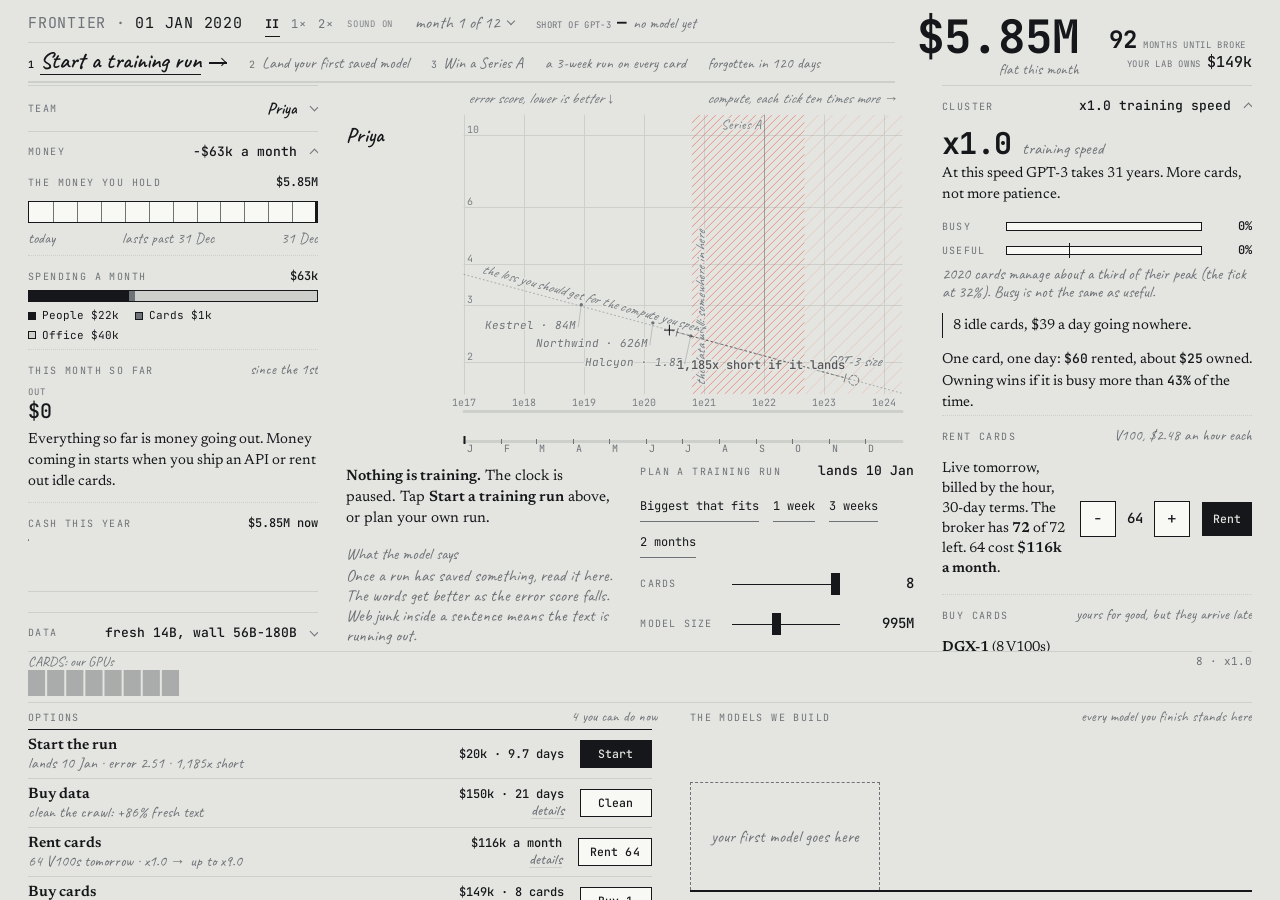
==== commit 1cfc8c76: "FRONTIER: build a playable (site root) Co-Authored-By: Claude Opus 5.5 <noreply@anthropic.com> Claud" ====
--- a/a/index.html
+++ b/a/index.html
@@ -7,54 +7,62 @@
 </head>
 <body>
 <title>Frontier</title>
-<link rel="stylesheet" href="https://fonts.googleapis.com/css2?family=IBM+Plex+Mono:wght@400;500;600&family=IBM+Plex+Sans:wght@400;500;600&family=Source+Serif+4:ital,opsz,wght@0,8..60,400;1,8..60,400&display=swap">
+<link rel="stylesheet" href="https://fonts.googleapis.com/css2?family=Caveat:wght@400..700&family=JetBrains+Mono:ital,wght@0,400;0,500;0,700;1,400&family=Newsreader:ital,opsz,wght@0,6..72,400;0,6..72,600;1,6..72,400&display=swap">
 <link rel="stylesheet" href="game.css">
-<div id="fx" class="fx">
+<div id="fx" class="fx" role="application" aria-label="Frontier. A lab on one sheet of paper.">
   <header id="top" aria-label="Your lab">
-    <div class="t-row t-id">
-      <span class="t-lab"><span class="t-mark" aria-hidden="true"></span><span class="nm">FRONTIER</span></span>
-      <button type="button" class="t-month" id="t-month" data-act="ledger" aria-expanded="false" aria-controls="ledger"><span class="mo" id="t-mo">month 1 of 12</span><span class="dt" id="t-date">1 Jan</span><i class="dotnew" id="t-new" hidden></i></button>
-      <div class="t-speed" role="group" aria-label="Game speed">
-        <button type="button" data-act="speed" data-x="0" id="sp0" aria-label="Pause (space)" aria-pressed="true"><svg viewBox="0 0 12 12" aria-hidden="true"><rect x="2.5" y="2" width="2.4" height="8"/><rect x="7.1" y="2" width="2.4" height="8"/></svg></button>
-        <button type="button" data-act="speed" data-x="1" id="sp1" aria-pressed="false" aria-label="Normal speed (1)">1&times;</button>
-        <button type="button" data-act="speed" data-x="2" id="sp2" aria-pressed="false" aria-label="Double speed (2)">2&times;</button>
-      </div>
-      <button type="button" class="t-mute" data-act="mute" id="mute" aria-pressed="false" aria-label="Sound on. Press to mute (M)"><svg viewBox="0 0 16 16" aria-hidden="true"><path d="M2 6h3l4-3v10l-4-3H2z"/><path class="w1" d="M11 5.5c1 .8 1 4.2 0 5"/><path class="w2" d="M12.8 3.8c2 1.8 2 6.6 0 8.4"/><path class="x" d="M11 6l4 4M15 6l-4 4"/></svg></button>
+    <div class="hd-id"><span class="g">FRONTIER</span><span class="g"> &middot; </span><span id="t-date" class="dt">01 JAN 2020</span></div>
+    <div class="hd-ctl t-speed" role="group" aria-label="Game speed and sound">
+      <button type="button" data-act="speed" data-x="0" id="sp0" aria-pressed="true" aria-label="Pause (space)"><span class="tx">II</span></button>
+      <button type="button" data-act="speed" data-x="1" id="sp1" aria-pressed="false" aria-label="Normal speed (1)"><span class="tx">1&times;</span></button>
+      <button type="button" data-act="speed" data-x="2" id="sp2" aria-pressed="false" aria-label="Double speed (2)"><span class="tx">2&times;</span></button>
+      <button type="button" class="t-mute" data-act="mute" id="mute" aria-pressed="false" aria-label="Sound is on. Press to mute (M)"><span class="tx" id="mute-tx">SOUND ON</span></button>
     </div>
-    <div class="t-figs" role="group" aria-label="The four numbers that matter">
-      <button type="button" class="fig" id="f-cash" data-act="goto" data-to="money"><span class="k">Cash</span><span class="v" id="t-cash">$5.85M</span><span class="tg" id="g-cash"></span></button>
-      <button type="button" class="fig" id="f-runway" data-act="goto" data-to="money"><span class="k">Months until broke</span><span class="v" id="t-runway">92</span><span class="tg" id="g-runway"></span></button>
-      <button type="button" class="fig" id="f-short" data-act="goto" data-to="curve"><span class="k">Short of GPT-3</span><span class="v" id="t-short">&mdash;</span><span class="tg" id="g-short">no model yet</span></button>
-      <button type="button" class="fig lab" id="f-lab" data-act="goto" data-to="models"><span class="k">Your lab owns</span><span class="v" id="t-lab">$149k</span><span class="tg" id="g-lab"></span></button>
+    <button type="button" class="hd-mo" id="t-month" data-act="ledger" aria-expanded="false" aria-controls="ledger" aria-label="Month. Open the monthly slips"><span id="t-mo">month 1 of 12</span><i class="dotnew" id="t-new" hidden></i><i class="chev" aria-hidden="true"></i></button>
+    <button type="button" class="fig short" id="f-short" data-act="goto" data-to="curve"><span class="k">SHORT OF GPT-3</span><span class="v" id="t-short">&mdash;</span><span class="tg" id="g-short">no model yet</span></button>
+    <div class="money" id="money" role="group" aria-label="Your money">
+      <button type="button" class="fig cash" id="f-cash" data-act="goto" data-to="money"><span class="v" id="t-cash">$5.85M</span><span class="tg" id="g-cash"></span></button>
+      <button type="button" class="fig runway" id="f-runway" data-act="goto" data-to="money"><span class="v" id="t-runway">92</span><span class="k">MONTHS UNTIL BROKE</span><span class="tg" id="g-runway"></span></button>
+      <button type="button" class="fig lab" id="f-lab" data-act="goto" data-to="money"><span class="k">YOUR LAB OWNS</span><span class="v" id="t-lab">$149k</span><span class="tg" id="g-lab"></span></button>
     </div>
-    <div class="ledger" id="ledger" hidden><div class="lg-h"><b>Monthly slips</b><span>Every 1st, after payroll. The clock never stops.</span></div><div class="lg-b" id="ledger-b"></div></div>
-  </header>
-
-  <div id="ladder" class="ladder" aria-label="Your goals">
-    <div class="ld-main">
+    <div class="ladder" id="ladder" aria-label="Your goals">
       <div class="ld-rungs" id="ld-rungs"></div>
       <div class="ld-bar" id="ld-bar" aria-hidden="true"><i id="ld-fill"></i></div>
       <div class="ld-sub" id="ld-sub"></div>
+      <div class="ld-why" id="ld-why" hidden></div>
     </div>
-    <div class="verbs" id="verbs" role="group" aria-label="Quick actions">
-      <button type="button" class="verb" data-act="verb" data-v="hire" id="v-hire">Hire</button>
-      <button type="button" class="verb" data-act="verb" data-v="rent" id="v-rent">Rent cards</button>
-      <button type="button" class="verb" data-act="verb" data-v="data" id="v-data">Buy data</button>
-      <button type="button" class="verb" data-act="verb" data-v="raise" id="v-raise">Raise</button>
+    <div class="ledger" id="ledger" hidden><div class="lg-h"><b>MONTHLY SLIPS</b><span>every 1st, after payroll. The clock never stops.</span></div><div class="lg-b" id="ledger-b"></div></div>
+  </header>
+
+  <main id="mid">
+    <div class="col cl">
+      <section class="row" id="row-team" data-row="team">
+        <button type="button" class="rh" data-act="fold" data-row="team" aria-expanded="false"><span class="rt">Team</span><span class="rs" id="s-team"></span><i class="chev" aria-hidden="true"></i></button>
+        <div class="rb"><div class="rbi" id="b-team"></div></div>
+      </section>
+      <section class="row" id="row-money" data-row="money">
+        <button type="button" class="rh" data-act="fold" data-row="money" aria-expanded="false"><span class="rt">Money</span><span class="rs" id="s-money"></span><i class="chev" aria-hidden="true"></i></button>
+        <div class="rb"><div class="rbi" id="b-money"></div></div>
+      </section>
+      <section class="row" id="row-data" data-row="data">
+        <button type="button" class="rh" data-act="fold" data-row="data" aria-expanded="false"><span class="rt">Data</span><span class="rs" id="s-data"></span><i class="chev" aria-hidden="true"></i></button>
+        <div class="rb"><div class="rbi" id="b-data"></div></div>
+      </section>
     </div>
-    <div class="ld-why" id="ld-why" hidden></div>
-  </div>
 
-  <main id="grid">
-    <section id="curve" class="hero" aria-label="Your training runs">
-      <div class="chartwrap">
+    <section id="curve" class="paper" aria-label="Your training runs">
+      <div class="chartwrap" id="chartwrap">
         <canvas id="chart" role="img" aria-label="Error score against compute, both on a log scale. Your models are dots, GPT-3 is the ring."></canvas>
+        <ol id="margin" class="margin" aria-label="Your people. Press a name for their note."></ol>
         <div class="slip" id="slip" hidden aria-live="polite"></div>
       </div>
       <div class="train-cols">
+        <div class="col-live">
+          <div id="runs" class="runs"></div>
+          <div id="sample" class="sample" aria-live="polite"></div>
+        </div>
         <div class="col-design" id="designer">
-          <div class="dz-head"><h3>Plan a training run</h3></div>
-          <div class="dz-ctl">
+          <div class="dz-head"><span class="rt">Plan a training run</span><span class="rs" id="d-fig"></span></div>
           <div class="dz-pools" id="d-pools" role="group" aria-label="Which cards"></div>
           <div class="dz-quick" role="group" aria-label="Quick sizes">
             <button type="button" data-act="preset" data-p="mem">Biggest that fits</button>
@@ -65,63 +73,56 @@
           <div class="dz-row"><label for="d-gpus">Cards</label><input type="range" id="d-gpus" min="0" max="8" step="1" value="8"><output id="o-gpus">8</output></div>
           <div class="dz-row"><label for="d-n">Model size</label><input type="range" id="d-n" min="0" max="1000" step="1"><output id="o-n">1B</output></div>
           <div class="dz-row"><label for="d-d">Text to read</label><input type="range" id="d-d" min="0" max="1000" step="1"><output id="o-d">20B</output></div>
-          </div>
-          <div class="dz-res">
           <div class="dz-out" id="d-out"></div>
           <ul class="dz-warn" id="d-warn"></ul>
-          </div>
-          <div class="dz-go"><button type="button" class="launch" id="d-launch" data-act="launch">Start the run</button>
-          <button type="button" class="dz-more" data-act="details" id="d-more" aria-expanded="false">Show the numbers</button></div>
+          <div class="dz-go"><button type="button" class="lnk" data-act="details" id="d-more" aria-expanded="false">Show the numbers</button></div>
           <div class="dz-adv" id="d-adv" hidden><label class="chk"><input type="checkbox" id="d-recipe" checked> Keep model size and text in balance</label><div class="dz-det" id="d-det"></div></div>
-        </div>
-        <div class="col-live">
-          <div id="runs" class="runs"></div>
-          <div id="sample" class="sample" aria-live="polite"></div>
         </div>
       </div>
     </section>
 
-    <div class="col cl">
-    <section class="row" id="row-team" data-row="team">
-      <button type="button" class="rh" data-act="fold" data-row="team" aria-expanded="false"><span class="rt">Team</span><span class="rs" id="s-team"></span><i class="chev" aria-hidden="true"></i></button>
-      <div class="rb"><div class="rbi" id="b-team"></div></div>
-    </section>
-    <section class="row" id="row-money" data-row="money">
-      <button type="button" class="rh" data-act="fold" data-row="money" aria-expanded="false"><span class="rt">Money</span><span class="rs" id="s-money"></span><i class="chev" aria-hidden="true"></i></button>
-      <div class="rb"><div class="rbi" id="b-money"></div></div>
-    </section>
-    <section class="row" id="row-data" data-row="data">
-      <button type="button" class="rh" data-act="fold" data-row="data" aria-expanded="false"><span class="rt">Data</span><span class="rs" id="s-data"></span><i class="chev" aria-hidden="true"></i></button>
-      <div class="rb"><div class="rbi" id="b-data"></div></div>
-    </section>
+    <div class="col cr">
+      <section class="row" id="row-cluster" data-row="cluster">
+        <button type="button" class="rh" data-act="fold" data-row="cluster" aria-expanded="false"><span class="rt">Cluster</span><span class="rs" id="s-cluster"></span><i class="chev" aria-hidden="true"></i></button>
+        <div class="rb"><div class="rbi" id="b-cluster"></div></div>
+      </section>
+      <section class="row" id="row-news" data-row="news" hidden>
+        <button type="button" class="rh" data-act="fold" data-row="news" aria-expanded="false"><span class="rt">Rivals and news</span><span class="rs" id="s-news"></span><i class="chev" aria-hidden="true"></i></button>
+        <div class="rb"><div class="rbi" id="b-news"></div></div>
+      </section>
     </div>
-    <div class="col cr">
-    <section class="row" id="row-cluster" data-row="cluster">
-      <button type="button" class="rh" data-act="fold" data-row="cluster" aria-expanded="false"><span class="rt">Cluster</span><span class="rs" id="s-cluster"></span><i class="chev" aria-hidden="true"></i></button>
-      <div class="rb"><div class="rbi" id="b-cluster"></div></div>
-    </section>
-    <section class="row" id="row-news" data-row="news" hidden>
-      <button type="button" class="rh" data-act="fold" data-row="news" aria-expanded="false"><span class="rt">Rivals and news</span><span class="rs" id="s-news"></span><i class="chev" aria-hidden="true"></i></button>
-      <div class="rb"><div class="rbi" id="b-news"></div></div>
-    </section>
+  </main>
+
+  <footer id="foot">
+    <button type="button" class="cells" id="cells" data-act="goto" data-to="cluster" aria-label="Your cluster, one cell for every card. Open the cluster.">
+      <canvas id="cells-cv" aria-hidden="true"></canvas>
+      <span class="cells-cap" id="cells-cap"></span>
+    </button>
+    <div id="band">
+      <section class="opts" id="options" aria-label="Options: what you can do now">
+        <div class="band-h"><span class="rt">Options</span><span class="hint" id="opt-hint"></span></div>
+        <div class="opt-list" id="opt-list"></div>
+      </section>
+      <section class="shelf" id="shelf" aria-label="The models we build">
+        <div class="band-h"><span class="rt">The models we build</span><span class="hint" id="shelf-hint"></span></div>
+        <div class="shelf-row" id="shelf-row"></div>
+      </section>
     </div>
-    <section class="row shelf-row" id="row-models" data-row="models">
-      <button type="button" class="rh" data-act="fold" data-row="models" aria-expanded="true"><span class="rt">Models</span><span class="rs" id="s-models"></span><i class="chev" aria-hidden="true"></i></button>
-      <div class="rb"><div class="rbi" id="b-models"></div></div>
-    </section>
-  </main>
+  </footer>
 
   <div id="floats" class="floats" aria-hidden="true"></div>
 
   <div id="card" class="modal card-modal" hidden>
     <div class="sheet" role="dialog" aria-modal="true" aria-labelledby="c-title">
-      <button type="button" class="x-close" data-act="closecard" aria-label="Close">&times;</button>
+      <div class="fuse rest" aria-hidden="true"><i></i></div>
+      <button type="button" class="x-close" data-act="closecard" aria-label="Close">close</button>
       <div id="c-body"></div>
     </div>
   </div>
   <div id="modal" class="modal" hidden>
     <div class="sheet" role="dialog" aria-modal="true" aria-labelledby="m-title">
-      <div class="m-paused">Paused &middot; decide to continue</div>
+      <div class="fuse rest" aria-hidden="true"><i></i></div>
+      <div class="m-paused">paused: nothing expires while you read</div>
       <div class="m-plaque" id="m-plaque"></div>
       <div class="m-from" id="m-from"></div>
       <h2 id="m-title"></h2>
@@ -138,7 +139,7 @@
       <p class="m-body" id="e-reason"></p>
       <p class="m-body" id="e-gap"></p>
       <div class="e-score" id="e-score"></div>
-      <div class="m-opts"><button type="button" class="opt primary" data-act="newyear"><b>Play another 2020</b><span>New hidden data wall, rivals and luck. Same rules.</span></button><button type="button" class="opt" data-act="review"><b>Look at the board</b><span>Close this and inspect your year.</span></button></div>
+      <div class="m-opts"><button type="button" class="opt-btn primary" data-act="newyear"><b>Play another 2020</b><span>New hidden data wall, rivals and luck. Same rules.</span></button><button type="button" class="opt-btn" data-act="review"><b>Look at the board</b><span>Close this and inspect your year.</span></button></div>
     </div>
   </div>
 </div>
@@ -150,6 +151,7 @@
 <script src="ui.js"></script>
 <script src="chart.js"></script>
 <script src="rows.js"></script>
+<script src="band.js"></script>
 <script src="boot.js"></script>
 
 </body>
--- a/a/game.css
+++ b/a/game.css
@@ -1,533 +1,711 @@
-/* FRONTIER control room, build A. One deliberate look: a dark, calm instrument panel with a tycoon's pride in it.
-   Every colour is a token. Teal is your lab. Green is money in, red is money out. White is the curve and the line. Greys are everyone else. */
+/* FRONTIER, the lab dashboard, on grey paper. One sheet of cold log paper: black ink, serif for the model's words, mono for numbers,
+   handwriting for people and pencil. Vermilion is danger only. There is no dark mode, no glow outside a training cell, no gradient, no card shadow.
+   Every colour is a token here. Layout: money top right, the paper in the middle, options and the models we build along the bottom. */
 :root {
-  --bg: #080b10;
-  --panel: #0e131a;
-  --panel2: #131a23;
-  --panel3: #19222d;
-  --line: #1c2530;
-  --line2: #2a3541;
-  --text: #dde4ec;
-  --muted: #8b97a5;
-  --dim: #5f6b79;
-  --accent: #58e0c2;
-  --accent2: #2a8f7c;
-  --accentbg: rgba(88, 224, 194, 0.10);
-  --gain: #6bd968;
-  --gainbg: rgba(107, 217, 104, 0.10);
-  --danger: #ff5f57;
-  --dangerbg: rgba(255, 95, 87, 0.12);
-  --caution: #e8a29c;
-  --rival: #8a96a3;
-  --white: #f2f5f8;
-  --sans: 'IBM Plex Sans', system-ui, -apple-system, 'Segoe UI', Roboto, 'Helvetica Neue', Arial, sans-serif;
-  --mono: 'IBM Plex Mono', ui-monospace, 'SFMono-Regular', Menlo, Consolas, 'Liberation Mono', monospace;
-  --serif: 'Source Serif 4', 'Iowan Old Style', 'Palatino Linotype', Georgia, 'Times New Roman', serif;
-  --gut: 14px;
-  --r: 8px;
-  --strip: 108px;
-  color-scheme: dark;
-  background: var(--bg);
-  color: var(--text);
-}
-html, body { background: var(--bg); color: var(--text); margin: 0; }
-body { -webkit-text-size-adjust: 100%; overscroll-behavior-y: none; }
-.fx { font-family: var(--sans); font-size: 13px; line-height: 1.4; font-variant-numeric: tabular-nums; color: var(--text); background: var(--bg); min-height: 100vh; box-sizing: border-box; -webkit-font-smoothing: antialiased; position: relative; }
+  --paper: #E4E5E1;
+  --ink: #15171A;
+  --grid: #CCCFCA;
+  --graphite: #6E7378;
+  --reserve: #F8F8F5;
+  --vermilion: #E5482E;  /* danger only: the data wall hatch, a scar, a hang, bankruptcy */
+  --dry: #A9ACAA;
+  --filament: #FF7A21;   /* only the glow inside training cells and the tip of a burning fuse */
+  --mono: 'JetBrains Mono', ui-monospace, 'SFMono-Regular', Menlo, Consolas, 'Liberation Mono', monospace;
+  --serif: 'Newsreader', 'Iowan Old Style', 'Palatino Linotype', Georgia, 'Times New Roman', serif;
+  --hand: 'Caveat', 'Segoe Print', 'Bradley Hand', 'Marker Felt', 'Comic Sans MS', cursive;
+  --gut: 16px;
+  --margin: 60px;
+  color-scheme: light;
+  background: var(--paper);
+  color: var(--ink);
+}
+html, body { background: var(--paper); color: var(--ink); margin: 0; height: 100%; overflow: hidden; overscroll-behavior: none; }
+body { font-family: var(--mono); }
+[hidden] { display: none !important; }
+
+.fx {
+  position: fixed; inset: 0; box-sizing: border-box; background: var(--paper); color: var(--ink);
+  font-family: var(--mono); font-size: 13px; line-height: 1.4; font-variant-numeric: tabular-nums; font-feature-settings: 'tnum' 1;
+  display: grid; grid-template-columns: minmax(0, 1fr); grid-template-rows: auto minmax(0, 1fr) auto;
+  padding: env(safe-area-inset-top, 0px) max(var(--gut), env(safe-area-inset-right, 0px)) 0 max(var(--gut), env(safe-area-inset-left, 0px));
+  -webkit-font-smoothing: antialiased; text-rendering: optimizeLegibility; -webkit-tap-highlight-color: transparent; overflow: hidden;
+}
 .fx *, .fx *::before, .fx *::after { box-sizing: border-box; }
-:where(.fx) button { font: inherit; color: inherit; background: none; border: 0; margin: 0; padding: 0; cursor: pointer; -webkit-tap-highlight-color: transparent; text-align: inherit; }
-:where(.fx) button:disabled { cursor: not-allowed; }
+:where(.fx) button { font: inherit; color: inherit; background: none; border: 0; padding: 0; margin: 0; cursor: pointer; text-align: inherit; touch-action: manipulation; border-radius: 0; }
+:where(.fx) button:disabled { cursor: default; }
 .fx :focus { outline: none; }
-.fx :focus-visible { outline: 2px solid var(--accent); outline-offset: 2px; border-radius: 4px; }
-.fx h2, .fx h3, .fx h4 { margin: 0; font-weight: 600; }
-.fx a { color: var(--accent); }
-.mono, .fx output { font-family: var(--mono); }
-.acc { color: var(--accent); } .bad, .neg { color: var(--danger); } .pos, .good { color: var(--gain); } .cau { color: var(--caution); } .mut { color: var(--muted); } .dim { color: var(--dim); }
-.small { font-size: 11px; }
-@keyframes fresh { 0% { box-shadow: 0 0 0 0 rgba(88, 224, 194, 0); } 35% { box-shadow: 0 0 0 3px rgba(88, 224, 194, .38), 0 0 26px rgba(88, 224, 194, .28); } 100% { box-shadow: 0 0 0 0 rgba(88, 224, 194, 0); } }
-.fresh { animation: fresh .6s ease-out; }
-@keyframes ring { 0% { transform: scale(1); opacity: .9; } 100% { transform: scale(1.12, 1.35); opacity: 0; } }
-
-/* ---------- the strip ---------- */
-#top { position: sticky; top: 0; z-index: 30; background: var(--bg); border-bottom: 1px solid var(--line); padding: calc(env(safe-area-inset-top, 0px) + 4px) max(var(--gut), env(safe-area-inset-right, 0px)) 0 max(var(--gut), env(safe-area-inset-left, 0px)); }
-.t-row { display: flex; align-items: center; gap: 8px; min-width: 0; }
-.t-id { height: 38px; }
-.t-lab { font-weight: 600; letter-spacing: 0.14em; font-size: 12px; display: flex; align-items: center; gap: 7px; white-space: nowrap; flex: 0 0 auto; }
-.t-mark { width: 10px; height: 10px; border: 2px solid var(--accent); transform: rotate(45deg); border-radius: 1px; }
-.t-month { flex: 1 1 auto; min-width: 0; display: flex; align-items: center; gap: 8px; height: 34px; padding: 0 8px; border-radius: var(--r); font-family: var(--mono); font-size: 11.5px; color: var(--muted); white-space: nowrap; overflow: hidden; position: relative; }
-.t-month .mo { color: var(--accent); }
-.t-month .dt { color: var(--white); overflow: hidden; text-overflow: ellipsis; }
-.t-month::after { content: ''; width: 6px; height: 6px; border-right: 1.5px solid var(--dim); border-bottom: 1.5px solid var(--dim); transform: rotate(45deg); margin: -3px 0 0 2px; flex: 0 0 auto; }
-.t-month[aria-expanded="true"]::after { transform: rotate(-135deg); margin-top: 3px; }
-.t-month:hover { background: var(--panel); }
-.dotnew { position: absolute; top: 5px; right: 18px; width: 6px; height: 6px; border-radius: 50%; background: var(--accent); }
-.t-speed { display: flex; border: 1px solid var(--line2); border-radius: var(--r); overflow: hidden; flex: 0 0 auto; }
-.t-speed button { min-width: 38px; height: 34px; font-family: var(--mono); font-size: 12px; color: var(--muted); border-left: 1px solid var(--line2); display: grid; place-items: center; text-align: center; }
-.t-speed button:first-child { border-left: 0; }
-.t-speed button svg { width: 12px; height: 12px; fill: currentColor; }
-.t-speed button[aria-pressed="true"] { background: var(--accentbg); color: var(--accent); }
-.t-speed.held button[aria-pressed="true"] { background: var(--dangerbg); color: var(--danger); }
-.t-mute { width: 38px; height: 34px; display: grid; place-items: center; color: var(--muted); border: 1px solid var(--line2); border-radius: var(--r); flex: 0 0 auto; }
-.t-mute svg { width: 16px; height: 16px; fill: none; stroke: currentColor; stroke-width: 1.4; stroke-linecap: round; stroke-linejoin: round; }
-.t-mute svg path:first-child { fill: currentColor; }
-.t-mute .x { display: none; }
-.t-mute[aria-pressed="true"] .x { display: inline; }
-.t-mute[aria-pressed="true"] .w1, .t-mute[aria-pressed="true"] .w2 { display: none; }
-.t-figs { display: grid; grid-template-columns: repeat(4, minmax(0, 1fr)); margin: 1px -4px 0; padding-bottom: 5px; }
-.fig { display: flex; flex-direction: column; align-items: flex-start; min-width: 0; padding: 2px 6px 3px; border-left: 1px solid var(--line); text-align: left; border-radius: 0; }
-.fig:first-child { border-left: 0; }
-.fig:hover .v { color: #fff; }
-.fig .k { font-size: 9.5px; color: var(--dim); line-height: 1.15; min-height: 22px; letter-spacing: .01em; }
-.fig .v { font-family: var(--mono); font-size: 19px; font-weight: 500; color: var(--white); line-height: 1.15; white-space: nowrap; max-width: 100%; overflow: hidden; text-overflow: ellipsis; }
-.fig .v.neg { color: var(--danger); } .fig .v.bad { color: var(--danger); } .fig .v.cau { color: var(--caution); } .fig .v.passed { color: var(--accent); font-size: 16px; }
-.fig.lab .v { color: var(--gain); }
-.fig .tg .mm { display: none; }
-.fig .tg { font-family: var(--mono); font-size: 10px; color: var(--muted); margin-top: 1px; white-space: nowrap; max-width: 100%; overflow: hidden; text-overflow: ellipsis; }
-.tg.good { color: var(--gain); } .tg.bad { color: var(--danger); } .tg.acc { color: var(--accent); }
-@keyframes flashIn { 0% { color: var(--gain); text-shadow: 0 0 14px rgba(107, 217, 104, .6); } 100% { color: var(--white); text-shadow: none; } }
-@keyframes flashOut { 0% { color: var(--danger); text-shadow: 0 0 14px rgba(255, 95, 87, .6); } 100% { color: var(--white); text-shadow: none; } }
-.fig.flash-in #t-cash { animation: flashIn .7s ease-out; }
-.fig.flash-out #t-cash { animation: flashOut .7s ease-out; }
-.ledger { position: absolute; left: 0; right: 0; top: 100%; z-index: 40; background: var(--panel2); border: 1px solid var(--line2); border-top: 0; border-radius: 0 0 12px 12px; max-height: min(62vh, 520px); overflow-y: auto; box-shadow: 0 18px 40px rgba(0, 0, 0, .6); padding: 10px max(var(--gut), env(safe-area-inset-left, 0px)) 12px; }
-.ledger[hidden] { display: none; }
-.lg-h { display: flex; flex-wrap: wrap; justify-content: space-between; gap: 2px 12px; margin-bottom: 8px; font-size: 11px; color: var(--muted); }
-.lg-h b { color: var(--white); font-size: 12px; }
-.lg-s { padding: 8px 0; border-top: 1px solid var(--line); }
-.lg-s b { font-family: var(--mono); font-size: 11px; color: var(--accent); }
-.lg-l { font-size: 12px; color: var(--text); padding: 1px 0 1px 12px; position: relative; }
-.lg-l::before { content: ''; position: absolute; left: 0; top: 7px; width: 5px; height: 5px; border-radius: 50%; background: var(--dim); }
-.lg-l.out::before { background: var(--danger); } .lg-l.in::before { background: var(--gain); } .lg-l.good::before { background: var(--accent); }
-.lg-e { font-size: 12px; color: var(--muted); }
-
-/* ---------- the ladder and the four verbs ---------- */
-.ladder { padding: 8px max(var(--gut), env(safe-area-inset-right, 0px)) 4px max(var(--gut), env(safe-area-inset-left, 0px)); display: grid; gap: 8px; }
-.ld-main { min-width: 0; }
-.ld-rungs { display: flex; flex-wrap: wrap; align-items: center; gap: 4px 12px; }
-.rung { display: inline-flex; align-items: center; gap: 6px; min-width: 0; color: var(--dim); font-size: 11.5px; }
-.rung .rn { display: inline-grid; place-items: center; width: 18px; height: 18px; border-radius: 50%; border: 1px solid currentColor; font: 500 10px var(--mono); flex: 0 0 auto; }
-.rung .rl { overflow: hidden; text-overflow: ellipsis; white-space: nowrap; }
-.rung.done { color: var(--accent2); }
-.rung.done .rl { text-decoration: line-through; text-decoration-color: rgba(42, 143, 124, .5); }
-.rung.lit { order: -1; flex: 1 1 100%; min-height: 46px; border: 1px solid var(--accent2); background: var(--accentbg); color: var(--accent); border-radius: 10px; padding: 0 12px; gap: 10px; font-size: 15px; font-weight: 600; text-align: left; position: relative; }
-.rung.lit .rn { width: 22px; height: 22px; font-size: 11px; }
-.rung.lit .rl { white-space: normal; }
-.rung.lit .arr { margin-left: auto; width: 9px; height: 9px; border-right: 2px solid currentColor; border-top: 2px solid currentColor; transform: rotate(45deg); flex: 0 0 auto; }
-.rung.lit:hover { background: rgba(88, 224, 194, .16); }
-.rung.lit[aria-disabled="true"] { opacity: .6; }
-.rung.pulse::after, .verb.pulse::after { content: ''; position: absolute; inset: -1px; border-radius: 11px; border: 2px solid var(--accent); animation: ring 1.5s ease-out infinite; pointer-events: none; }
-.ld-bar { height: 3px; background: var(--line); border-radius: 2px; overflow: hidden; margin-top: 6px; }
-.ld-bar i { display: block; height: 100%; width: 0; background: var(--accent); border-radius: 2px; transition: width .5s ease; }
-.ld-sub { display: flex; justify-content: space-between; align-items: center; gap: 8px; font-family: var(--mono); font-size: 11px; color: var(--muted); min-height: 20px; padding-top: 3px; }
-.chip { font-size: 10.5px; padding: 1px 7px; border-radius: 999px; border: 1px solid; white-space: nowrap; }
-.chip.cau { color: var(--caution); border-color: rgba(232, 162, 156, .5); } .chip.bad { color: var(--danger); border-color: var(--danger); background: var(--dangerbg); }
-.verbs { display: grid; grid-template-columns: repeat(4, minmax(0, 1fr)); gap: 6px; }
-.verb { min-height: 44px; border: 1px solid var(--line2); border-radius: 10px; background: var(--panel); font-size: 12.5px; font-weight: 500; color: var(--text); position: relative; text-align: center; padding: 0 4px; }
-.verb:hover { border-color: var(--accent2); }
-.verb.grey { color: var(--dim); border-style: dashed; }
-.verb.pulse { border-color: var(--accent); color: var(--accent); }
-.ld-why { font-size: 11.5px; color: var(--caution); padding: 0 2px; }
-
-/* ---------- the grid ---------- */
-#grid { display: flex; flex-direction: column; gap: 8px; padding: 6px max(var(--gut), env(safe-area-inset-right, 0px)) calc(28px + env(safe-area-inset-bottom, 0px)) max(var(--gut), env(safe-area-inset-left, 0px)); }
+.fx :focus-visible { outline: 2px solid var(--ink); outline-offset: 2px; }
+.fx h2, .fx h3, .fx h4 { margin: 0; font: inherit; }
+.fx p { margin: 0; }
+.fx a { color: var(--ink); text-decoration: underline; text-decoration-color: var(--graphite); text-underline-offset: 3px; }
+.fx output { font-family: var(--mono); font-variant-numeric: tabular-nums; }
+.fx .g { color: var(--graphite); }
+.fx .hand { font-family: var(--hand); }
+.fx .dry { color: var(--dry); }
+.fx .dng { color: var(--vermilion); }
+@keyframes fresh { 0% { background: var(--reserve); } 100% { background: transparent; } }
+.fresh { animation: fresh .7s ease-out; }
+
+/* small-caps mono label, the voice of every ruled section */
+.rt { font-family: var(--mono); font-size: 10px; line-height: 14px; letter-spacing: .14em; text-transform: uppercase; color: var(--graphite); font-weight: 400; }
+
+/* ---------------------------------------------------------------- the top: date and controls left, MONEY top right */
+#top {
+  position: relative; display: grid; grid-template-columns: 176px minmax(0, 1fr); column-gap: 8px; padding-top: 8px;
+  grid-template-areas: "id money" "ctl money" "mo money" "short money" "ladder ladder"; align-items: start;
+}
+.hd-id { grid-area: id; font-size: 12.5px; line-height: 20px; letter-spacing: .05em; white-space: nowrap; }
+.hd-id .dt { color: var(--ink); }
+.hd-ctl { grid-area: ctl; display: flex; align-items: center; gap: 0; height: 24px; margin-top: 0; }
+.hd-ctl button { position: relative; padding: 0 11px 0 0; height: 24px; font-size: 11px; line-height: 24px; letter-spacing: .08em; color: var(--graphite); white-space: nowrap; }
+.hd-ctl button::before { content: ''; position: absolute; left: -4px; right: 2px; top: 50%; height: 44px; margin-top: -22px; }
+.hd-ctl button .tx { position: relative; display: inline-block; }
+.hd-ctl button[aria-pressed="true"]:not(.t-mute) { color: var(--ink); font-weight: 700; }
+.hd-ctl button[aria-pressed="true"]:not(.t-mute) .tx::after { content: ''; position: absolute; left: 0; right: 0; bottom: -1px; height: 1.5px; background: var(--ink); }
+.t-speed.held button[aria-pressed="true"]:not(.t-mute) .tx::after { height: 0; border-bottom: 1.5px dotted var(--ink); background: none; }
+.t-mute { margin-left: 2px; font-size: 9px !important; opacity: .85; padding-right: 0 !important; }
+.t-mute[aria-pressed="true"] .tx { text-decoration: line-through; text-decoration-thickness: 1px; }
+.hd-mo { grid-area: mo; justify-self: start; position: relative; display: inline-flex; align-items: center; gap: 6px; height: 18px; font-family: var(--hand); font-size: 16px; line-height: 18px; color: var(--graphite); padding: 0; }
+.hd-mo::before { content: ''; position: absolute; left: -4px; right: 0; top: 50%; height: 40px; margin-top: -20px; }
+.hd-mo[aria-expanded="true"] { color: var(--ink); }
+.chev { display: inline-block; width: 7px; height: 7px; border-right: 1px solid currentColor; border-bottom: 1px solid currentColor; transform: translateY(-2px) rotate(45deg); transition: transform .25s; flex: none; }
+.hd-mo .chev { margin-left: 2px; width: 6px; height: 6px; }
+[aria-expanded="true"] > .chev { transform: translateY(1px) rotate(225deg); }
+.dotnew { width: 5px; height: 5px; background: var(--ink); border-radius: 50%; display: inline-block; }
+
+.fig { text-align: left; display: block; }
+.fig .k { display: block; font-size: 9px; line-height: 12px; letter-spacing: .08em; color: var(--graphite); white-space: nowrap; }
+.fig .v { display: inline-block; font-weight: 500; color: var(--ink); white-space: nowrap; }
+.fig .tg { font-family: var(--hand); font-size: 15px; line-height: 15px; color: var(--graphite); white-space: nowrap; }
+.fig .tg.good { color: var(--ink); }
+.fig .tg .mm { }
+.short { grid-area: short; display: flex; align-items: baseline; flex-wrap: wrap; column-gap: 6px; min-height: 22px; position: relative; min-width: 0; }
+.short::before { content: ''; position: absolute; left: -4px; right: -4px; top: -8px; bottom: -8px; }
+.short .k { display: inline; letter-spacing: .04em; }
+.short .tg:empty { display: none; }
+.short .v { font-size: 16px; line-height: 20px; font-weight: 700; }
+.short .v.passed { font-family: var(--hand); font-size: 21px; font-weight: 700; }
+
+/* money: the anchor of the top right corner */
+.money { grid-area: money; grid-row: 1 / span 4; justify-self: end; align-self: start; display: grid; grid-template-columns: auto; justify-items: end; row-gap: 1px; text-align: right; }
+.money .fig { text-align: right; position: relative; }
+.money .fig::before { content: ''; position: absolute; left: -6px; right: -2px; top: -3px; bottom: -3px; }
+.cash .v { font-size: 34px; line-height: 38px; font-weight: 700; letter-spacing: -.02em; display: block; }
+.cash .v.neg { color: var(--vermilion); }
+.cash .tg { display: block; }
+.runway { display: flex; align-items: baseline; justify-content: flex-end; gap: 0 6px; margin-top: 4px; flex-wrap: wrap; }
+.runway .v { font-size: 17px; line-height: 20px; font-weight: 700; order: 1; }
+.runway .k { order: 2; display: inline; }
+.runway .tg { order: 3; }
+.runway .v.cau { text-decoration: underline; text-decoration-thickness: 1.5px; text-underline-offset: 3px; }
+.runway .v.bad { color: var(--vermilion); }
+.lab { display: flex; align-items: baseline; justify-content: flex-end; gap: 6px; flex-wrap: wrap; }
+.lab .tg { display: none; }
+.lab .k { display: inline; }
+.lab .v { font-size: 13px; line-height: 16px; }
+.lab .tg .mm { display: none; }
+.cash.flash-in .v { animation: jolt .45s steps(2); }
+.cash.flash-out .v { animation: jolt2 .45s steps(2); }
+@keyframes jolt { 0% { transform: translateY(-2px); } 100% { transform: none; } }
+@keyframes jolt2 { 0% { transform: translateY(2px); } 100% { transform: none; } }
+
+/* the goal ladder: handwriting on the paper, one rung lit */
+.ladder { grid-area: ladder; position: relative; padding: 5px 0 0; margin-top: 4px; border-top: 1px solid var(--grid); display: flex; flex-wrap: wrap; align-items: baseline; column-gap: 14px; }
+.ld-rungs, .ld-sub { display: contents; }
+.rung { font-family: var(--hand); display: inline-flex; align-items: baseline; gap: 6px; white-space: nowrap; color: var(--graphite); font-size: 16px; line-height: 20px; order: 4; }
+.rung .rn { font-family: var(--mono); font-size: 10px; letter-spacing: .04em; color: var(--graphite); }
+.rung.done { color: var(--dry); display: none; }
+.rung.done .rl { text-decoration: line-through; text-decoration-thickness: 1px; }
+.rung.lit { order: 1; flex: 0 0 auto; font-size: 23px; line-height: 26px; color: var(--ink); text-align: left; position: relative; padding: 0 0 3px; font-weight: 600; }
+.rung.lit .rn { color: var(--ink); }
+.rung.lit .rl { border-bottom: 1px solid var(--ink); padding-bottom: 0; }
+.rung.lit .arr { display: inline-block; width: 18px; height: 1.5px; background: var(--ink); position: relative; align-self: center; margin-left: 2px; }
+.rung.lit .arr::after { content: ''; position: absolute; right: 1px; top: 0; width: 6px; height: 6px; border-top: 1.5px solid var(--ink); border-right: 1.5px solid var(--ink); transform: rotate(45deg); transform-origin: 100% 0; }
+.rung.lit::before { content: ''; position: absolute; left: -6px; right: -6px; top: -6px; bottom: -6px; }
+.rung.lit[aria-disabled="true"] { color: var(--graphite); }
+.rung.lit.pulse .rl { animation: breathe 2.6s ease-in-out infinite; }
+@keyframes breathe { 0%, 100% { border-bottom-width: 1px; } 50% { border-bottom-width: 3px; } }
+.ld-bar { order: 3; flex: 1 0 100%; height: 2px; background: var(--grid); margin: 0 0 2px; }
+.ld-bar i { display: block; height: 100%; width: 0; background: var(--ink); transition: width .6s ease; }
+.ld-sub .sb { order: 2; flex: 1 1 auto; min-width: 0; text-align: right; font-family: var(--hand); font-size: 15px; line-height: 18px; color: var(--graphite); }
+.ld-sub .chip { order: 5; margin-left: auto; font-family: var(--hand); font-size: 15px; line-height: 18px; color: var(--graphite); white-space: nowrap; }
+.ld-sub .chip.bad { color: var(--vermilion); }
+.ld-sub .chip.bad .lnk-p { border-color: var(--vermilion); }
+.ld-why { order: 6; flex: 1 0 100%; }
+.ld-why { font-family: var(--hand); font-size: 15px; line-height: 17px; color: var(--graphite); padding: 0 0 2px; }
+
+/* the ledger of monthly slips: a sheet that drops from the date */
+.ledger { position: absolute; left: 0; top: 78px; z-index: 40; width: min(100%, 460px); max-height: 60dvh; overflow: auto; background: var(--reserve); border: 1px solid var(--ink); padding: 10px 14px 12px; }
+.lg-h { display: flex; flex-direction: column; gap: 2px; padding-bottom: 6px; border-bottom: 1px solid var(--grid); }
+.lg-h b { font-weight: 400; font-size: 10px; letter-spacing: .14em; color: var(--graphite); }
+.lg-h span { font-family: var(--hand); font-size: 15px; color: var(--graphite); }
+.lg-s { padding: 8px 0 4px; border-bottom: 1px solid var(--grid); }
+.lg-s:last-child { border-bottom: 0; }
+.lg-s b { font-size: 11px; letter-spacing: .08em; font-weight: 500; }
+.lg-l { font-family: var(--serif); font-size: 14px; line-height: 20px; padding-left: 14px; position: relative; }
+.lg-l::before { content: ''; position: absolute; left: 2px; top: 10px; width: 6px; height: 1px; background: var(--graphite); }
+.lg-e { font-family: var(--hand); font-size: 16px; color: var(--graphite); padding: 8px 0; }
+
+/* ---------------------------------------------------------------- the middle: the paper, with ruled sections around it */
+#mid { position: relative; min-height: 0; overflow-y: auto; overflow-x: hidden; display: flex; flex-direction: column; -webkit-overflow-scrolling: touch; overscroll-behavior: contain; scrollbar-width: thin; scrollbar-color: var(--grid) transparent; padding-bottom: 14px; }
+#mid::-webkit-scrollbar { width: 6px; } #mid::-webkit-scrollbar-thumb { background: var(--grid); }
 .col { display: contents; }
-#curve { order: 0; } #row-cluster { order: 1; } #row-team { order: 2; } #row-money { order: 3; } #row-data { order: 4; } #row-news { order: 5; } #row-models { order: 6; }
-.hero { background: var(--panel); border: 1px solid var(--line); border-radius: 12px; min-width: 0; scroll-margin-top: calc(var(--strip) + 6px); }
-.row { background: var(--panel); border: 1px solid var(--line); border-radius: 12px; min-width: 0; scroll-margin-top: calc(var(--strip) + 6px); }
-.row[hidden] { display: none; }
-.rh { display: flex; align-items: center; gap: 10px; width: 100%; min-height: 54px; padding: 0 14px; }
-.rt { font-size: 14px; font-weight: 600; color: var(--text); flex: 0 0 auto; }
-.rs { flex: 1 1 auto; min-width: 0; text-align: right; font-family: var(--mono); font-size: 13px; color: var(--white); white-space: nowrap; overflow: hidden; text-overflow: ellipsis; }
-.rs.neg { color: var(--danger); } .rs.pos { color: var(--gain); }
-.chev { width: 8px; height: 8px; border-right: 1.5px solid var(--dim); border-bottom: 1.5px solid var(--dim); transform: rotate(45deg); margin: -3px 2px 0 4px; flex: 0 0 auto; transition: transform .18s; }
-.row.open .chev { transform: rotate(-135deg); margin-top: 3px; }
-.row.open > .rh { border-bottom: 1px solid var(--line); }
-.rb { display: grid; grid-template-rows: 0fr; visibility: hidden; transition: grid-template-rows .22s ease, visibility 0s .22s; }
-.row.open > .rb { grid-template-rows: 1fr; visibility: visible; transition: grid-template-rows .22s ease, visibility 0s 0s; }
-.rbi { min-height: 0; overflow: hidden; padding: 0 14px; }
-.row.open > .rb > .rbi { padding: 6px 14px 14px; }
-.mini { display: inline-flex; gap: 3px; align-items: center; }
-.mt { width: 22px; height: 22px; border-radius: 6px; border: 1px solid var(--line2); background: var(--panel2); font: 600 9.5px var(--mono); display: inline-grid; place-items: center; color: var(--text); }
-.mt.low { border-color: var(--danger); color: var(--danger); } .mt.plus { border-style: dashed; color: var(--dim); }
-
-/* ---------- the curve ---------- */
-.chartwrap { position: relative; height: clamp(310px, 46vh, 420px); border-bottom: 1px solid var(--line); border-radius: 12px 12px 0 0; overflow: hidden; background: radial-gradient(120% 90% at 50% 0%, #101722 0%, var(--panel) 70%); }
-#chart { position: absolute; inset: 0; width: 100%; height: 100%; display: block; touch-action: pan-y; cursor: default; }
-.slip { position: absolute; left: 8px; right: 8px; top: 8px; z-index: 5; background: rgba(14, 19, 26, .95); border: 1px solid var(--line2); border-radius: 12px; padding: 9px 12px 10px; box-shadow: 0 14px 34px rgba(0, 0, 0, .55); transform-origin: top center; }
-.slip[hidden] { display: none; }
-@keyframes unroll { 0% { transform: scaleY(.15) translateY(-10px); opacity: 0; } 100% { transform: none; opacity: 1; } }
-@keyframes rollup { 0% { transform: none; opacity: 1; } 100% { transform: scaleY(.15) translateY(-10px); opacity: 0; } }
-.slip.on { animation: unroll .45s cubic-bezier(.2, .8, .2, 1) both; }
-.slip.off { animation: rollup .45s ease-in both; }
-.sl-h { display: flex; justify-content: space-between; font-size: 10.5px; color: var(--dim); text-transform: uppercase; letter-spacing: .1em; margin-bottom: 4px; }
-.sl-h b { color: var(--accent); font-family: var(--mono); }
-.sl-l { display: flex; gap: 8px; font-size: 12.5px; line-height: 1.35; padding: 3px 0; color: var(--text); }
-.sl-l i { flex: 0 0 8px; height: 8px; border-radius: 50%; margin-top: 5px; background: var(--dim); }
-.sl-l.out i { background: var(--danger); } .sl-l.in i { background: var(--gain); } .sl-l.good i { background: var(--accent); } .sl-l.warn i { background: var(--caution); }
-.sl-l.next { color: var(--white); } .sl-l.next i { background: none; border: 2px solid var(--white); }
-.train-cols { display: grid; grid-template-columns: minmax(0, 1fr); }
-.col-live { padding: 10px 14px; border-top: 1px solid var(--line); min-width: 0; order: -1; }
-.col-design { padding: 12px 14px 14px; min-width: 0; border-top: 1px solid var(--line); }
-.runs { display: grid; grid-template-columns: minmax(0, 1fr); gap: 8px; }
-.runs .empty { color: var(--muted); font-size: 12.5px; }
-.runs .empty b { color: var(--text); }
-.run { min-width: 0; border: 1px solid var(--line); border-radius: var(--r); padding: 8px 10px; background: var(--panel2); display: grid; gap: 5px; }
-.run .r1 { display: flex; justify-content: space-between; gap: 8px; font-size: 13px; min-width: 0; }
-.run .r1 b { font-weight: 600; font-family: var(--mono); }
-.run .pc { font-family: var(--mono); color: var(--accent); }
-.run .r2 { font-size: 11.5px; color: var(--muted); display: flex; flex-wrap: wrap; gap: 2px 12px; }
-.run .bar { height: 5px; background: var(--line); border-radius: 3px; overflow: hidden; }
-.run .bar i { display: block; height: 100%; background: var(--accent); border-radius: 3px; }
-.run.hung .bar i { background: var(--danger); }
-.run .r3 { display: flex; gap: 6px; flex-wrap: wrap; }
-.btn { min-height: 38px; padding: 0 12px; border: 1px solid var(--line2); border-radius: var(--r); font-size: 12px; color: var(--text); background: var(--panel2); white-space: nowrap; text-align: center; }
-.btn:hover:not(:disabled) { border-color: var(--accent2); }
-.btn.pri { border-color: var(--accent2); color: var(--accent); background: var(--accentbg); }
-.btn.warn { border-color: rgba(255, 95, 87, .4); color: var(--caution); }
-.btn:disabled { opacity: .42; }
-.btn.sm { min-height: 36px; padding: 0 10px; font-size: 12px; }
-.sample { margin-top: 10px; border-left: 2px solid var(--accent2); padding: 4px 0 4px 12px; min-height: 60px; }
-.sample .sh { font-family: var(--mono); font-size: 10.5px; color: var(--muted); display: flex; justify-content: space-between; gap: 8px; flex-wrap: wrap; }
-.sample .st2 { font-family: var(--serif); font-size: 16px; line-height: 1.45; color: var(--white); margin: 5px 0 0; white-space: pre-wrap; overflow-wrap: anywhere; }
-.sample .st2.crawl { color: var(--caution); }
-.sample .hint { font-size: 11.5px; color: var(--muted); margin: 4px 0 0; }
-.dz-head h3 { font-size: 10.5px; text-transform: uppercase; letter-spacing: .12em; color: var(--dim); margin-bottom: 8px; }
-.chk { display: flex; align-items: center; gap: 8px; font-size: 11.5px; color: var(--muted); min-height: 34px; cursor: pointer; }
-.chk input { accent-color: var(--accent); width: 18px; height: 18px; margin: 0; }
-.dz-pools { display: grid; grid-auto-flow: column; grid-auto-columns: minmax(0, 1fr); gap: 5px; margin-bottom: 6px; }
+#curve { order: 0; flex: none; }
+#row-cluster { order: 1; } #row-team { order: 2; } #row-money { order: 3; } #row-data { order: 4; } #row-news { order: 5; }
+
+.chartwrap { position: relative; height: clamp(250px, 37dvh, 390px); }
+#chart { position: absolute; left: 0; top: 0; width: 100%; height: 100%; display: block; cursor: default; }
+.margin { position: absolute; left: 0; top: 30px; width: var(--margin, 58px); margin: 0; padding: 0; list-style: none; z-index: 3; }
+.margin li { margin: 0; height: 28px; position: relative; }
+.margin button { position: relative; display: block; height: 28px; min-width: 44px; font-family: var(--hand); font-size: 18px; line-height: 28px; color: var(--ink); white-space: nowrap; transition: color 1.2s; }
+.margin button::before { content: ''; position: absolute; left: -8px; right: -6px; top: 50%; height: 44px; margin-top: -22px; }
+.margin button.low { color: var(--graphite); }
+.margin button.sel { text-decoration: underline; text-decoration-thickness: 1px; text-underline-offset: 3px; }
+.margin button .w { display: inline-block; }
+.margin button.fresh-ink .w { animation: inkin .6s steps(7) both; }
+@keyframes inkin { from { clip-path: inset(-40% 100% -40% 0); } to { clip-path: inset(-40% -15% -40% -4%); } }
+.margin button.gone { color: var(--dry); }
+.margin button .x { position: absolute; left: -3px; right: -3px; top: 56%; height: 1px; background: var(--ink); transform-origin: 0 50%; animation: strike .6s linear both; }
+.margin button.gone .x { background: var(--dry); }
+@keyframes strike { from { transform: scaleX(0); } to { transform: scaleX(1); } }
+.margin li.plus button { color: var(--graphite); font-size: 16px; }
+.margin.dense li, .margin.dense button { height: 22px; line-height: 22px; }
+.margin.dense button { font-size: 16px; }
+
+/* the monthly slip: a strip of reserve paper over the top of the curve, then it goes into the ledger */
+.slip { position: absolute; left: var(--margin, 58px); right: 0; top: 4px; z-index: 5; background: var(--reserve); border: 1px solid var(--ink); padding: 7px 12px 8px; transform-origin: 50% 0; }
+.slip.on { animation: unroll .5s cubic-bezier(.2, .7, .3, 1) both; }
+.slip.off { animation: unroll .5s reverse both; }
+@keyframes unroll { from { opacity: 0; transform: translateY(-8px) scaleY(.6); } to { opacity: 1; transform: none; } }
+.sl-h { display: flex; justify-content: space-between; gap: 10px; padding-bottom: 4px; border-bottom: 1px solid var(--grid); margin-bottom: 3px; }
+.sl-h b { font-weight: 500; font-size: 11px; letter-spacing: .1em; }
+.sl-h span { font-family: var(--hand); font-size: 15px; line-height: 14px; color: var(--graphite); }
+.sl-l { display: flex; gap: 8px; font-family: var(--serif); font-size: 14px; line-height: 19px; }
+.sl-l i { flex: none; width: 6px; height: 1px; background: var(--graphite); margin-top: 10px; }
+.sl-l.next span { font-style: italic; }
+
+/* below the curve: what is training, what the model says, the designer */
+.train-cols { padding: 0; }
+.col-live { padding-top: 4px; }
+.runs .empty { font-family: var(--serif); font-size: 15px; line-height: 21px; color: var(--ink); padding: 6px 0 8px; }
+.runs .empty b { font-weight: 600; }
+.run { border-top: 1px solid var(--grid); padding: 9px 0 8px; }
+.run .r1 { display: flex; justify-content: space-between; align-items: baseline; gap: 8px; }
+.run .r1 b { font-weight: 500; font-size: 13px; letter-spacing: .02em; }
+.run .r1 .dim { color: var(--graphite); font-weight: 400; }
+.run .pc { font-size: 15px; font-weight: 500; }
+.run .bar { height: 3px; background: var(--grid); margin: 5px 0 5px; position: relative; }
+.run .bar i { display: block; height: 100%; background: var(--ink); }
+.run.hung .bar i { background: var(--vermilion); }
+.run .r2 { display: flex; flex-wrap: wrap; gap: 2px 14px; font-size: 11px; color: var(--graphite); }
+.run .r2 .bad { color: var(--vermilion); }
+.run .r2 .cau { color: var(--ink); font-weight: 500; }
+.run .r3 { display: flex; flex-wrap: wrap; gap: 6px; margin-top: 8px; }
+
+.sample { padding: 8px 0 6px; }
+.sample .sh { display: flex; justify-content: space-between; flex-wrap: wrap; gap: 2px 12px; font-family: var(--hand); font-size: 16px; line-height: 18px; color: var(--graphite); }
+.sample .sh .bad { color: var(--vermilion); }
+.sample .sh .cau { color: var(--ink); }
+.sample .st2 { font-family: var(--serif); font-size: 18px; line-height: 25px; color: var(--ink); margin: 4px 0 2px; font-optical-sizing: auto; }
+.sample .st2.crawl { border-left: 1px solid var(--vermilion); padding-left: 10px; }
+.sample .hint { font-family: var(--hand); font-size: 17px; line-height: 20px; color: var(--graphite); margin: 3px 0; }
+.junk { color: var(--graphite); font-style: italic; text-decoration: underline dotted var(--graphite); text-underline-offset: 3px; }
+
+.btn { display: inline-block; font-family: var(--mono); font-size: 12px; line-height: 16px; font-weight: 500; padding: 8px 12px; min-height: 36px; background: var(--reserve); color: var(--ink); border: 1px solid var(--ink); white-space: nowrap; text-align: center; letter-spacing: .01em; }
+.btn:hover:not(:disabled) { background: var(--paper); }
+.btn.pri { background: var(--ink); color: var(--paper); }
+.btn.pri:hover:not(:disabled) { background: var(--ink); opacity: .86; }
+.btn.warn { background: transparent; border-color: var(--graphite); color: var(--graphite); }
+.btn:disabled { background: transparent; color: var(--dry); border-color: var(--grid); }
+.btn.sm { padding: 6px 10px; min-height: 34px; font-size: 11.5px; }
+.lnk { font-size: 12px; color: var(--ink); border-bottom: 1px solid var(--graphite); padding: 0; line-height: 16px; }
+
+/* the run designer: sliders drawn as a ruled strip with a nib */
+.col-design { padding: 8px 0 4px; border-top: 1px solid var(--grid); margin-top: 6px; }
+.dz-head { display: flex; justify-content: space-between; align-items: baseline; padding: 4px 0 8px; }
+.rs { font-size: 13px; font-weight: 500; color: var(--ink); text-align: right; }
+.rs.neg, .rs.pos { color: var(--ink); }
+.dz-pools { display: flex; gap: 8px; flex-wrap: wrap; margin-bottom: 6px; }
 .dz-pools:empty { display: none; }
-.dz-pools button { border: 1px solid var(--line); border-radius: var(--r); min-height: 40px; padding: 3px 4px; font-size: 11px; color: var(--muted); display: flex; flex-direction: column; align-items: center; justify-content: center; line-height: 1.15; text-align: center; }
-.dz-pools button b { font-family: var(--mono); font-size: 11.5px; color: var(--text); font-weight: 500; }
-.dz-pools button[aria-pressed="true"] { border-color: var(--accent2); background: var(--accentbg); color: var(--accent); }
-.dz-one { font-size: 11.5px; color: var(--muted); padding: 2px 0 4px; }
-.dz-quick { display: grid; grid-template-columns: repeat(4, minmax(0, 1fr)); gap: 5px; margin: 2px 0 6px; }
-.dz-quick button { min-height: 38px; border: 1px solid var(--line); border-radius: var(--r); font-size: 11.5px; color: var(--muted); padding: 0 2px; text-align: center; }
-.dz-quick button:hover { color: var(--text); border-color: var(--line2); }
-.dz-row { display: grid; grid-template-columns: 82px minmax(0, 1fr) 52px; align-items: center; gap: 8px; min-height: 38px; }
-.dz-row label { font-size: 11.5px; color: var(--muted); }
-.dz-row output { font-size: 13px; text-align: right; color: var(--white); }
-.fx input[type=range] { -webkit-appearance: none; appearance: none; width: 100%; height: 34px; background: transparent; margin: 0; touch-action: pan-y; }
-.fx input[type=range]::-webkit-slider-runnable-track { height: 4px; background: var(--line2); border-radius: 2px; }
-.fx input[type=range]::-moz-range-track { height: 4px; background: var(--line2); border-radius: 2px; }
-.fx input[type=range]::-webkit-slider-thumb { -webkit-appearance: none; width: 24px; height: 24px; border-radius: 50%; background: var(--accent); margin-top: -10px; border: 3px solid var(--panel); box-shadow: 0 0 0 1px var(--accent2); }
-.fx input[type=range]::-moz-range-thumb { width: 18px; height: 18px; border-radius: 50%; background: var(--accent); border: 3px solid var(--panel); }
-.dz-out { display: grid; grid-template-columns: repeat(2, minmax(0, 1fr)); gap: 8px 12px; padding: 10px 0; border-top: 1px solid var(--line); margin-top: 4px; }
-.kv { display: flex; flex-direction: column; min-width: 0; }
-.kv .k { font-size: 10px; color: var(--dim); line-height: 1.2; }
-.kv .v { font-family: var(--mono); font-size: 15px; color: var(--white); white-space: nowrap; overflow: hidden; text-overflow: ellipsis; }
-.kv .s { font-size: 10.5px; color: var(--muted); }
-.dz-warn { list-style: none; margin: 0 0 8px; padding: 0; display: grid; gap: 4px; }
+.dz-pools button { display: flex; gap: 8px; align-items: baseline; padding: 6px 10px; min-height: 34px; border: 1px solid var(--grid); background: transparent; font-size: 12px; }
+.dz-pools button b { font-weight: 400; color: var(--graphite); font-size: 11px; }
+.dz-pools button[aria-pressed="true"] { border-color: var(--ink); background: var(--reserve); }
+.dz-one { font-family: var(--serif); font-size: 14px; line-height: 20px; color: var(--graphite); font-style: italic; }
+.dz-quick { display: flex; flex-wrap: wrap; gap: 4px 14px; margin: 2px 0 6px; }
+.dz-quick button { font-size: 12px; min-height: 32px; padding: 0; border-bottom: 1px solid var(--graphite); line-height: 18px; color: var(--ink); align-self: center; }
+.dz-quick button:hover { border-bottom-color: var(--ink); }
+.dz-row { display: grid; grid-template-columns: 82px minmax(0, 1fr) 64px; align-items: center; gap: 10px; min-height: 40px; }
+.dz-row label { font-size: 10px; letter-spacing: .12em; text-transform: uppercase; color: var(--graphite); }
+.dz-row output { text-align: right; font-size: 14px; font-weight: 500; }
+.fx input[type=range] { -webkit-appearance: none; appearance: none; width: 100%; height: 36px; background: transparent; margin: 0; padding: 0; cursor: pointer; touch-action: pan-y; }
+.fx input[type=range]::-webkit-slider-runnable-track { height: 1px; background: var(--ink); }
+.fx input[type=range]::-moz-range-track { height: 1px; background: var(--ink); }
+.fx input[type=range]::-webkit-slider-thumb { -webkit-appearance: none; width: 9px; height: 22px; background: var(--ink); border: 0; border-radius: 0; margin-top: -11px; }
+.fx input[type=range]::-moz-range-thumb { width: 9px; height: 22px; background: var(--ink); border: 0; border-radius: 0; }
+.fx input[type=range]:disabled { opacity: .35; }
+.fx input[type=range]:focus-visible { outline-offset: 0; }
+.dz-out { display: grid; grid-template-columns: repeat(4, minmax(0, 1fr)); gap: 8px; padding: 8px 0 4px; border-top: 1px solid var(--grid); margin-top: 4px; }
+.kv .k { display: block; font-size: 9px; letter-spacing: .12em; text-transform: uppercase; color: var(--graphite); line-height: 12px; }
+.kv .v { display: block; font-size: 17px; line-height: 22px; font-weight: 500; white-space: nowrap; }
+.kv .s { display: block; font-family: var(--hand); font-size: 14px; line-height: 14px; color: var(--graphite); }
+.dz-warn { list-style: none; margin: 4px 0 0; padding: 0; }
 .dz-warn:empty { display: none; }
-.dz-warn li { font-size: 12px; line-height: 1.35; padding-left: 13px; position: relative; color: var(--muted); }
-.dz-warn li::before { content: ''; position: absolute; left: 2px; top: 6px; width: 5px; height: 5px; border-radius: 50%; background: var(--dim); }
-.dz-warn li.warn { color: var(--caution); } .dz-warn li.warn::before { background: var(--caution); }
-.dz-warn li.bad { color: var(--danger); } .dz-warn li.bad::before { background: var(--danger); }
-.dz-warn li.good { color: var(--accent); } .dz-warn li.good::before { background: var(--accent); }
-.launch { width: 100%; min-height: 50px; border-radius: 10px; background: var(--accent); color: #04211b; font-weight: 600; font-size: 14.5px; letter-spacing: .01em; text-align: center; }
-.launch:hover:not(:disabled) { background: #7aecd3; }
-.launch:disabled { background: var(--line2); color: var(--muted); }
-.dz-more { display: block; width: 100%; margin-top: 8px; font-size: 11.5px; color: var(--muted); min-height: 32px; text-align: center; text-decoration: underline; text-decoration-color: var(--line2); text-underline-offset: 3px; }
-.dz-det { margin-top: 4px; font-size: 11.5px; }
-.dz-adv[hidden] { display: none; }
-.dz-adv { margin-top: 2px; }
-.dz-det[hidden] { display: none; }
-
-/* ---------- inside the rows ---------- */
-.blk { margin-top: 16px; }
-.blk.first { margin-top: 8px; }
-.blk > h4 { font-size: 10.5px; letter-spacing: .1em; text-transform: uppercase; color: var(--dim); font-weight: 600; display: flex; justify-content: space-between; gap: 8px; margin-bottom: 7px; }
-.blk > h4 span { text-transform: none; letter-spacing: 0; font-family: var(--mono); color: var(--muted); font-weight: 400; text-align: right; }
-.sub { font-size: 12px; color: var(--muted); line-height: 1.4; margin-top: 6px; }
-.sub b { color: var(--text); font-weight: 500; }
-.why { font-size: 12px; color: var(--caution); margin-top: 6px; }
-.c2 { font-size: 12px; color: var(--muted); line-height: 1.4; }
-.speed { display: flex; align-items: baseline; gap: 8px; }
-.speed .big { font: 600 32px/1 var(--mono); color: var(--accent); }
-.speed span { color: var(--muted); font-size: 13px; }
-.meter { margin-top: 12px; display: grid; gap: 7px; }
-.mr { display: grid; grid-template-columns: 50px minmax(0, 1fr) 40px; gap: 8px; align-items: center; font-size: 12px; color: var(--muted); }
-.mr b { font-family: var(--mono); font-size: 12px; text-align: right; color: var(--white); font-weight: 500; }
-.mb { height: 8px; background: var(--line); border-radius: 4px; position: relative; overflow: visible; }
-.mb i { display: block; height: 100%; background: var(--accent); border-radius: 4px; transition: width .3s; }
-.mb.u i { background: var(--white); }
-.mb u { position: absolute; top: -3px; bottom: -3px; width: 2px; background: var(--caution); text-decoration: none; }
-.mn { font-size: 11px; color: var(--dim); }
-.drip { margin-top: 10px; font-size: 12.5px; color: var(--danger); padding: 7px 10px; border-radius: var(--r); background: var(--dangerbg); border: 1px solid rgba(255, 95, 87, .25); }
-.hang { margin-top: 8px; font-size: 12.5px; color: var(--caution); padding: 7px 10px; border-radius: var(--r); background: var(--panel2); border-left: 2px solid var(--danger); }
-.onecard { margin-top: 12px; font-size: 12.5px; color: var(--muted); line-height: 1.45; }
-.onecard b { color: var(--white); font-family: var(--mono); font-weight: 500; }
-.trucks { margin-top: 12px; display: grid; gap: 8px; }
-.truck .tt { font-size: 12px; color: var(--muted); } .truck .tt b { color: var(--white); font-weight: 500; }
-.rail { position: relative; height: 4px; background: var(--line2); border-radius: 2px; margin-top: 6px; }
-.rail i { display: block; height: 100%; background: var(--accent2); border-radius: 2px; }
-.rail .tr { position: absolute; top: -4px; width: 12px; height: 10px; margin-left: -6px; background: var(--white); border-radius: 2px; }
-.shelfitem { margin-top: 12px; border: 1px dashed var(--line2); border-radius: var(--r); padding: 9px 11px; color: var(--muted); background: rgba(255, 255, 255, .015); }
-.si-h b { color: var(--text); font-weight: 600; } .si-s { font-size: 12px; margin-top: 2px; }
-.newtag { font: 600 9px var(--mono); letter-spacing: .1em; color: #04211b; background: var(--accent); padding: 1px 5px; border-radius: 3px; }
-.mk { display: grid; gap: 8px; }
-.mkrow { display: flex; align-items: center; justify-content: space-between; gap: 8px; flex-wrap: wrap; }
-.mkrow .txt { font-size: 12px; color: var(--muted); min-width: 0; flex: 1 1 170px; line-height: 1.4; }
-.mkrow .txt b { color: var(--text); font-weight: 500; }
-.stepper { display: flex; align-items: center; gap: 4px; }
-.stepper button { width: 38px; height: 38px; border: 1px solid var(--line2); border-radius: var(--r); font-family: var(--mono); font-size: 16px; color: var(--text); text-align: center; }
-.stepper .val { min-width: 40px; text-align: center; font-family: var(--mono); font-size: 13px; }
-.kvt { display: grid; grid-template-columns: minmax(0, 1fr) auto; gap: 3px 12px; font-size: 12.5px; }
-.kvt .r { font-family: var(--mono); text-align: right; }
-.card { border: 1px solid var(--line); border-radius: var(--r); padding: 9px 10px; background: var(--panel2); display: grid; gap: 4px; min-width: 0; margin-top: 8px; }
-.rows .card { margin-top: 0; }
-.rows { display: grid; gap: 7px; margin-top: 8px; }
-.card .c1 { display: flex; justify-content: space-between; align-items: baseline; gap: 8px; }
-.card .c1 b { font-weight: 600; font-size: 13px; }
-.card .c1 .num { font-size: 12px; color: var(--muted); font-family: var(--mono); white-space: nowrap; }
-.card .c3 { display: flex; gap: 8px; flex-wrap: wrap; align-items: center; margin-top: 3px; }
-.card .why { margin-top: 0; }
-.card.off { opacity: .55; }
-.pips { letter-spacing: 1px; color: var(--accent); font-family: var(--mono); font-size: 10px; }
-.mood { display: inline-block; width: 46px; height: 4px; background: var(--line2); border-radius: 2px; vertical-align: middle; overflow: hidden; }
-.mood i { display: block; height: 100%; background: var(--muted); } .mood.low i { background: var(--danger); }
-.tiles { display: flex; flex-wrap: wrap; gap: 7px; align-items: stretch; }
-@keyframes tileIn { 0% { transform: translateX(26px) scale(.8); opacity: 0; } 100% { transform: none; opacity: 1; } }
-.tile { width: 50px; height: 50px; border-radius: 12px; border: 1px solid var(--line2); background: var(--panel2); position: relative; display: grid; place-items: center; animation: tileIn .35s ease-out; }
-.tile .ini { font: 600 14px var(--mono); color: var(--white); margin-top: -3px; }
-.tile .mot { position: absolute; left: 7px; right: 7px; bottom: 6px; height: 3px; background: var(--line2); border-radius: 2px; overflow: hidden; }
-.tile .mot i { display: block; height: 100%; background: var(--muted); }
-.tile.low { border-color: rgba(255, 95, 87, .5); } .tile.low .mot i { background: var(--danger); }
-.tile.sel { border-color: var(--accent); box-shadow: 0 0 0 1px var(--accent2); }
-.tile.plus { border-style: dashed; color: var(--muted); background: transparent; }
-.tile.plus.wide { width: auto; height: 50px; min-width: 150px; flex: 1 1 160px; display: flex; flex-direction: column; align-items: flex-start; justify-content: center; padding: 3px 12px 3px 34px; position: relative; text-align: left; gap: 0; }
-.tile.plus .pl { position: absolute; left: 12px; top: 50%; transform: translateY(-52%); font: 500 20px var(--mono); color: var(--accent); }
-.tile.plus .pn { font-size: 12.5px; color: var(--text); font-weight: 500; line-height: 1.2; }
-.tile.plus .pa { font-size: 10.5px; color: var(--muted); line-height: 1.2; }
-.tile.plus.gated .pn { color: var(--muted); } .tile.plus.gated .pa { color: var(--caution); }
-.tile.plus.empty .pl { color: var(--dim); }
-.sec-l { font-size: 12px; color: var(--muted); margin-top: 10px; }
-.gone { margin-top: 10px; font-size: 11.5px; }
-.pc { margin-top: 10px; }
-.spend { display: flex; gap: 2px; height: 12px; border-radius: 6px; overflow: hidden; background: var(--line); }
-.spend i { display: block; min-width: 3px; }
-.spend .p, .spend-l .p { background: var(--accent); } .spend .c, .spend-l .c { background: var(--white); } .spend .o, .spend-l .o { background: var(--rival); }
-.spend-l { display: flex; flex-wrap: wrap; gap: 4px 14px; margin-top: 7px; font-size: 12px; color: var(--muted); }
+.dz-warn li { font-family: var(--hand); font-size: 16.5px; line-height: 18px; color: var(--graphite); padding: 1px 0 1px 14px; position: relative; }
+.dz-warn li::before { content: ''; position: absolute; left: 0; top: 10px; width: 8px; height: 1px; background: var(--graphite); }
+.dz-warn li.warn { color: var(--ink); }
+.dz-warn li.bad { color: var(--ink); font-weight: 700; }
+.dz-warn li.bad::before { background: var(--vermilion); height: 2px; }
+.dz-warn li.good { color: var(--ink); }
+.dz-go { margin-top: 6px; }
+.dz-det { margin-top: 6px; }
+.chk { display: flex; gap: 8px; align-items: center; font-size: 12px; min-height: 32px; }
+.chk input { accent-color: var(--ink); width: 16px; height: 16px; margin: 0; }
+
+/* ---------------------------------------------------------------- ruled sections: a hairline, a small-caps label, one live figure */
+.row { border-top: 1px solid var(--grid); }
+.rh { display: flex; align-items: center; gap: 12px; width: 100%; padding: 13px 0 12px; position: relative; min-height: 44px; }
+.rh .rt { flex: none; }
+.rh .rs { margin-left: auto; min-width: 0; overflow: hidden; text-overflow: ellipsis; white-space: nowrap; }
+.rh .chev { align-self: center; margin-left: 2px; color: var(--graphite); }
+.rh:hover .rt { color: var(--ink); }
+.rb { display: grid; grid-template-rows: 0fr; transition: grid-template-rows .28s ease; }
+.row.open > .rb { grid-template-rows: 1fr; }
+.rbi { overflow: hidden; min-height: 0; visibility: hidden; transition: visibility 0s .28s; }
+.row.open > .rb > .rbi { visibility: visible; transition-delay: 0s; padding-bottom: 14px; }
+.mini { font-family: var(--hand); font-size: 17px; font-weight: 600; }
+
+.blk { padding: 12px 0 6px; border-top: 1px dotted var(--grid); }
+.blk.first { border-top: 0; padding-top: 2px; }
+.blk > h4 { display: flex; flex-wrap: wrap; justify-content: space-between; align-items: baseline; gap: 0 10px; font-size: 10px; letter-spacing: .14em; text-transform: uppercase; color: var(--graphite); font-weight: 400; padding-bottom: 6px; }
+.blk > h4 span { letter-spacing: 0; text-transform: none; font-size: 12px; color: var(--ink); text-align: right; font-weight: 500; }
+.blk > h4 span.pn { font-family: var(--hand); font-size: 15px; font-weight: 400; color: var(--graphite); line-height: 15px; }
+.blk > h4 span.neg, .blk > h4 span.pos { color: var(--ink); }
+.sub { font-family: var(--serif); font-size: 14.5px; line-height: 21px; color: var(--ink); padding: 2px 0 4px; }
+.sub b { font-weight: 600; }
+.sub.dim { color: var(--graphite); font-size: 13.5px; }
+.sub .neg, .sub .pos { color: var(--ink); }
+.why { font-family: var(--hand); font-size: 17px; line-height: 19px; color: var(--graphite); padding: 3px 0; }
+.c2 { font-family: var(--serif); font-size: 14.5px; line-height: 21px; padding: 2px 0; }
+.c2.mut, .c2.small { color: var(--graphite); }
+.c2 .mut { color: var(--graphite); }
+.c2 .mono { font-family: var(--mono); font-size: 12px; }
+.small { font-size: 13px; }
+.dim { color: var(--graphite); }
+.bad { color: var(--ink); font-weight: 700; }
+.cau { color: var(--ink); font-weight: 500; }
+.acc { color: var(--ink); font-weight: 700; }
+.neg { color: var(--ink); } .pos { color: var(--ink); }
+
+.kvt { display: grid; grid-template-columns: minmax(0, 1fr) auto; column-gap: 14px; }
+.kvt > span { padding: 6px 0; border-top: 1px solid var(--grid); font-size: 12px; line-height: 16px; }
+.kvt > span:nth-child(-n+2) { border-top: 0; }
+.kvt > span:nth-child(odd) { color: var(--graphite); }
+.kvt .r { text-align: right; color: var(--ink); }
+.kvt .acc { font-weight: 700; }
+
+/* cluster */
+.speed { display: flex; align-items: baseline; gap: 10px; }
+.speed .big { font-size: 30px; line-height: 34px; font-weight: 700; letter-spacing: -.02em; }
+.speed span { font-family: var(--hand); font-size: 17px; color: var(--graphite); }
+.meter { padding: 6px 0 2px; }
+.mr { display: grid; grid-template-columns: 54px minmax(0, 1fr) 40px; align-items: center; gap: 10px; min-height: 24px; font-size: 10px; letter-spacing: .12em; text-transform: uppercase; color: var(--graphite); }
+.mr b { text-align: right; font-weight: 500; font-size: 12px; color: var(--ink); letter-spacing: 0; }
+.mb { height: 9px; background: var(--reserve); border: 1px solid var(--ink); position: relative; }
+.mb i { display: block; height: 100%; background: var(--ink); }
+.mb u { position: absolute; top: -4px; bottom: -4px; width: 1px; background: var(--ink); text-decoration: none; }
+.mn { font-family: var(--hand); font-size: 16px; line-height: 18px; color: var(--graphite); padding: 2px 0 2px; }
+.drip { font-family: var(--serif); font-size: 14.5px; line-height: 21px; border-left: 1px solid var(--ink); padding: 2px 0 2px 10px; margin: 8px 0 4px; }
+.hang { font-family: var(--serif); font-size: 14.5px; line-height: 21px; border-left: 2px solid var(--vermilion); padding: 2px 0 2px 10px; margin: 8px 0 4px; }
+.onecard { font-family: var(--serif); font-size: 14.5px; line-height: 21px; padding: 6px 0 2px; }
+.onecard b { font-family: var(--mono); font-weight: 500; font-size: 13px; }
+.trucks { padding: 4px 0; }
+.truck { padding: 6px 0; }
+.truck .tt { font-size: 12px; line-height: 17px; }
+.rail { height: 5px; background: var(--reserve); border: 1px solid var(--graphite); margin-top: 6px; position: relative; }
+.rail i { display: block; height: 100%; background: transparent; border-right: 1px solid var(--ink); }
+.rail .tr { position: absolute; top: -3px; width: 1px; height: 9px; background: var(--ink); }
+.shelfitem { border-top: 1px dotted var(--grid); padding: 8px 0 2px; color: var(--graphite); }
+.si-h b { font-weight: 500; color: var(--ink); }
+.si-s { font-family: var(--serif); font-size: 14px; line-height: 20px; }
+.newtag { font-family: var(--hand); font-size: 15px; border-bottom: 1px solid var(--ink); color: var(--ink); }
+.mk { display: block; }
+.mkrow { display: flex; gap: 12px; align-items: center; justify-content: space-between; padding: 9px 0; border-top: 1px solid var(--grid); }
+.mkrow:first-child { border-top: 0; }
+.mkrow .txt { font-family: var(--serif); font-size: 14.5px; line-height: 20px; min-width: 0; }
+.mkrow .txt b { font-weight: 600; }
+.stepper { display: inline-flex; align-items: center; flex: none; }
+.stepper button { width: 36px; height: 36px; border: 1px solid var(--ink); background: var(--reserve); font-size: 16px; line-height: 1; text-align: center; }
+.stepper .val { min-width: 38px; text-align: center; font-size: 14px; font-weight: 500; }
+.mkrow > .btn, .mkrow > .stepper + .btn { flex: none; }
+.c2.mut { margin-top: 4px; }
+
+/* team: handwriting in the margin of the section too */
+.people { padding: 0 0 4px; }
+.pp { display: grid; grid-template-columns: minmax(70px, auto) minmax(0, 1fr) auto; align-items: baseline; gap: 4px 12px; width: 100%; padding: 7px 0 6px; border-top: 1px solid var(--grid); text-align: left; min-height: 42px; }
+.pp:first-child { border-top: 0; }
+.pp .hn { font-family: var(--hand); font-size: 22px; line-height: 24px; color: var(--ink); }
+.pp.low .hn { color: var(--graphite); }
+.pp .pr { font-size: 10px; letter-spacing: .12em; text-transform: uppercase; color: var(--graphite); }
+.pp .ps { font-size: 12px; color: var(--ink); text-align: right; }
+.pp .pm { grid-column: 1 / -1; height: 2px; background: var(--grid); margin-top: 2px; }
+.pp .pm i { display: block; height: 100%; background: var(--ink); }
+.pp.low .pm i { background: var(--graphite); }
+.pp.sel .hn { text-decoration: underline; text-decoration-thickness: 1px; text-underline-offset: 4px; }
+.pp.cand .hn { color: var(--graphite); }
+.pp.cand.gated .ps { color: var(--graphite); font-family: var(--hand); font-size: 15px; text-align: right; }
+.pp.empty .hn { color: var(--graphite); }
+.pp .fz { grid-column: 1 / -1; height: 1px; background: var(--grid); margin-top: 3px; position: relative; }
+.pp .fz i { display: block; height: 100%; background: var(--ink); }
+.pp .fz i::after { content: ''; position: absolute; top: -1px; width: 3px; height: 3px; background: var(--filament); border-radius: 1px; margin-left: -1px; }
+.note { padding: 8px 0 6px 12px; margin: 2px 0 6px; border-left: 1px solid var(--ink); }
+.note .c1 { display: flex; justify-content: space-between; align-items: baseline; gap: 8px; }
+.note .c1 b { font-family: var(--hand); font-size: 24px; line-height: 26px; font-weight: 600; }
+.note .c1 .num { font-size: 13px; font-weight: 500; }
+.note .c3 { display: flex; flex-wrap: wrap; align-items: center; gap: 8px 12px; margin-top: 8px; }
+.pips { letter-spacing: .1em; font-size: 11px; }
+.mood { display: inline-block; width: 56px; height: 3px; background: var(--grid); vertical-align: middle; }
+.mood i { display: block; height: 100%; background: var(--ink); }
+.mood.low i { background: var(--graphite); }
+.sec-l { font-family: var(--hand); font-size: 16px; color: var(--graphite); padding: 6px 0; }
+.gone { padding-top: 6px; }
+.gone s { text-decoration-thickness: 1px; }
+
+/* money: a quiet ribbon, then the bars, then the term sheets */
+.ribbon { height: 22px; background: var(--grid); border: 1px solid var(--ink); position: relative; margin: 4px 0 2px; }
+.ribbon i { display: block; height: 100%; background: var(--reserve); position: relative; }
+.ribbon u { position: absolute; top: 0; bottom: 0; width: 1px; background: var(--graphite); text-decoration: none; }
+.ribbon .end { position: absolute; right: 0; top: 0; bottom: 0; width: 2px; background: var(--ink); }
+.ribbon-l { display: flex; justify-content: space-between; font-family: var(--hand); font-size: 15px; color: var(--graphite); padding-top: 3px; }
+.spend { display: flex; height: 12px; border: 1px solid var(--ink); background: var(--reserve); }
+.spend i { display: block; height: 100%; min-width: 0; }
+.spend .p, .spend-l .p { background: var(--ink); }
+.spend .c, .spend-l .c { background: var(--graphite); }
+.spend .o, .spend-l .o { background: var(--grid); }
+.spend-l { display: flex; flex-wrap: wrap; gap: 4px 16px; font-size: 11px; padding-top: 6px; }
 .spend-l span { display: inline-flex; align-items: center; gap: 6px; }
-.spend-l i { width: 9px; height: 9px; border-radius: 2px; display: inline-block; }
-.inout { display: flex; gap: 22px; }
-.io { display: flex; flex-direction: column; } .io span { font-size: 10.5px; color: var(--dim); } .io b { font: 600 20px var(--mono); }
-.gapbar { display: grid; gap: 4px; margin-top: 8px; }
-.gb { height: 8px; background: var(--line); border-radius: 4px; overflow: hidden; } .gb i { display: block; height: 100%; border-radius: 4px; }
-.gb.out i { background: var(--danger); } .gb.in i { background: var(--gain); }
-.ownrow { display: grid; grid-template-columns: repeat(3, minmax(0, 1fr)); gap: 8px; }
-.ob { background: var(--panel2); border: 1px solid var(--line); border-radius: var(--r); padding: 7px 9px; display: flex; flex-direction: column; justify-content: space-between; min-width: 0; }
-.ob span { font-size: 10px; color: var(--dim); line-height: 1.2; }
-.ob b { font: 600 17px var(--mono); color: var(--white); margin-top: 3px; }
-.ob.dimmed b { color: var(--muted); } .ob.dimmed.ok b { color: var(--white); }
-.spark { width: 100%; height: 40px; display: block; }
-.wallbar { position: relative; height: 24px; border-radius: 6px; background: var(--panel2); border: 1px solid var(--line); overflow: hidden; }
-.wallbar .z { position: absolute; top: 0; bottom: 0; display: block; }
-.z.fresh { background: rgba(88, 224, 194, .55); }
-.z.fresh.u { background: repeating-linear-gradient(135deg, rgba(88, 224, 194, .55) 0 3px, rgba(88, 224, 194, .15) 3px 6px); }
-.z.rep { background: rgba(242, 245, 248, .22); }
-.z.mem { background: rgba(255, 95, 87, .32); }
-.z.mem.u { background: repeating-linear-gradient(135deg, rgba(255, 95, 87, .55) 0 3px, rgba(255, 95, 87, .12) 3px 6px); }
-.wallbar .use { position: absolute; top: 0; bottom: 0; width: 3px; margin-left: -1px; background: var(--white); box-shadow: 0 0 8px rgba(255, 255, 255, .5); }
-.wl { display: flex; justify-content: space-between; gap: 6px; font-size: 10.5px; margin-top: 4px; }
-.wl .f { color: var(--accent); } .wl .r { color: var(--muted); text-align: center; } .wl .m { color: var(--caution); }
-.ev { font-size: 11.5px; color: var(--muted); display: grid; gap: 3px; }
-.ev .d { font-family: var(--mono); color: var(--dim); margin-right: 6px; } .ev .chg { color: var(--accent); }
-.league { display: grid; gap: 4px; }
-.lg { display: grid; grid-template-columns: 22px minmax(0, 1fr) auto 14px; gap: 8px; align-items: center; padding: 8px 9px; border-radius: var(--r); border: 1px solid transparent; font-size: 13px; }
-.lg.pinned { grid-template-columns: minmax(0, 1fr) auto; border: 1px solid var(--line2); background: var(--panel2); }
-.lg .rk { font: 500 11px var(--mono); color: var(--dim); text-align: center; }
-.lg .nm { min-width: 0; overflow: hidden; text-overflow: ellipsis; white-space: nowrap; } .lg .nm i { font-style: normal; font-size: 10.5px; }
-.lg .sh { font: 500 12.5px var(--mono); color: var(--white); }
-.lg .up { color: var(--caution); font-style: normal; font-size: 9px; } .lg .flat { color: var(--dim); font-style: normal; }
-.lg.you { background: var(--accentbg); border-color: var(--accent2); color: var(--accent); } .lg.you .sh { color: var(--accent); } .lg.you .up { color: var(--gain); }
-.trust { display: grid; grid-template-columns: auto minmax(0, 1fr); gap: 10px; align-items: center; margin-top: 10px; font-size: 12px; color: var(--muted); }
-.trust b { color: var(--white); font-family: var(--mono); }
-.trust .mb { height: 6px; }
-.feed { display: grid; gap: 8px; }
-.feed .it { font-size: 12px; line-height: 1.4; color: var(--muted); border-left: 2px solid var(--line2); padding-left: 9px; }
-.feed .it.real { border-left-color: var(--white); color: var(--text); }
-.feed .it .d { font-family: var(--mono); font-size: 10px; color: var(--dim); display: block; }
-.feed .it .eff { display: block; color: var(--accent); font-size: 11.5px; margin-top: 1px; }
-.feed .it.bad { border-left-color: var(--danger); } .feed .it.hang { border-left-color: var(--caution); } .feed .it.rival { border-left-color: var(--rival); } .feed .it.run { border-left-color: var(--accent2); }
-.inbox .card { border-color: var(--accent2); }
-.filters { display: flex; gap: 5px; flex-wrap: wrap; margin-bottom: 8px; }
-.filters button { font-size: 11.5px; min-height: 32px; padding: 0 10px; border: 1px solid var(--line); border-radius: 16px; color: var(--muted); text-align: center; }
-.filters button[aria-pressed="true"] { color: var(--accent); border-color: var(--accent2); }
-
-/* ---------- the plaque shelf ---------- */
-.shelf { position: relative; display: grid; grid-template-columns: repeat(2, minmax(0, 1fr)); gap: 10px; padding: 8px 2px 18px; }
-.shelf::after { content: ''; position: absolute; left: -4px; right: -4px; bottom: 4px; height: 9px; border-radius: 3px; background: linear-gradient(#28333f, #151c24); box-shadow: 0 8px 12px -4px rgba(0, 0, 0, .8), inset 0 1px 0 rgba(255, 255, 255, .06); }
-.shelf > .plaque:first-child { grid-column: 1 / -1; }
-.plaque { position: relative; z-index: 1; display: flex; flex-direction: column; gap: 3px; text-align: left; padding: 11px 12px 12px; border-radius: 9px; min-width: 0; background: linear-gradient(180deg, #1a2430, #111820); border: 1px solid #2b3846; border-top-color: #3b4b5d; box-shadow: 0 10px 14px -8px rgba(0, 0, 0, .85), inset 0 1px 0 rgba(255, 255, 255, .06); }
-.plaque::before { content: ''; position: absolute; left: 12px; top: 0; width: 22px; height: 3px; border-radius: 0 0 3px 3px; background: var(--accent); box-shadow: 0 0 10px rgba(88, 224, 194, .6); }
-button.plaque:hover { border-color: var(--accent2); }
-.plaque.junk::before { background: var(--danger); box-shadow: 0 0 10px rgba(255, 95, 87, .5); }
-.plaque.empty { background: transparent; border: 1px dashed var(--line2); box-shadow: none; color: var(--dim); } .plaque.empty::before { display: none; }
-.pl-name { font: 600 15px var(--mono); color: var(--white); letter-spacing: .01em; margin-top: 2px; }
-.pl-meta { font-size: 10.5px; color: var(--muted); line-height: 1.3; }
-.pl-line { font-family: var(--serif); font-style: italic; font-size: 14px; color: var(--text); line-height: 1.3; margin-top: 3px; }
-.pl-sh { font: 500 11.5px var(--mono); color: var(--accent); margin-top: 2px; } .pl-sh.bad { color: var(--danger); }
-.pl-tags { display: flex; flex-wrap: wrap; gap: 4px; margin-top: 5px; } .pl-tags em { font-style: normal; font-size: 10px; color: var(--muted); border: 1px solid var(--line2); border-radius: 999px; padding: 0 7px; }
-.plaque.big { margin: 0 0 10px; }
-.pl-l, .pl-r { display: flex; flex-direction: column; gap: 3px; min-width: 0; }
-@keyframes thunk { 0% { transform: translateY(-34px) scale(1.07); opacity: 0; } 52% { transform: translateY(2px) scale(1); opacity: 1; } 70% { transform: translateY(-3px); } 100% { transform: none; } }
-.plaque.thunk { animation: thunk .4s cubic-bezier(.3, .7, .4, 1) both; }
-.tests { display: flex; flex-wrap: wrap; gap: 4px; margin-top: 7px; }
-.test { display: inline-flex; align-items: center; gap: 5px; font-size: 10px; border: 1px solid var(--line2); border-radius: 999px; padding: 2px 8px; color: var(--dim); }
-.test i { width: 6px; height: 6px; border-radius: 50%; background: var(--line2); flex: 0 0 auto; }
-.test b { font-weight: 500; }
-.test u { display: none; text-decoration: none; font-size: 9.5px; }
-.test:not(.on) u { display: inline; }
-.test.on { color: var(--accent); border-color: var(--accent2); background: var(--accentbg); }
-.test.on i { background: var(--accent); box-shadow: 0 0 6px var(--accent); }
-.test.leaked { border-color: var(--danger); color: var(--danger); }
-.card-modal .test u, .m-plaque .test u { display: inline; }
-.api { margin-top: 14px; border: 1px solid var(--line); border-radius: var(--r); background: var(--panel2); padding: 10px 12px; }
-.ah { display: flex; justify-content: space-between; gap: 8px; flex-wrap: wrap; font-size: 12px; } .ah b { color: var(--white); } .ah span { color: var(--muted); font-family: var(--mono); font-size: 11px; }
-.am { display: flex; flex-wrap: wrap; gap: 4px 16px; margin-top: 6px; font-size: 12px; color: var(--muted); } .am b { font: 600 14px var(--mono); color: var(--white); }
-.am .w b { color: var(--gain); }
-.apps { display: flex; flex-wrap: wrap; gap: 3px; margin-top: 8px; } .apps i { width: 12px; height: 12px; border-radius: 3px; background: var(--accent2); opacity: .8; }
-.forget { margin-top: 12px; font-size: 11.5px; color: var(--dim); line-height: 1.45; } .forget b { color: var(--muted); font-weight: 500; }
-.forget.cau { color: var(--caution); } .forget.bad { color: var(--danger); }
-.lnk { text-decoration: underline; text-underline-offset: 2px; color: var(--muted); font-size: inherit; }
-.det { color: var(--muted); }
-
-/* ---------- decisions, the model card, the end ---------- */
-.modal { position: fixed; inset: 0; z-index: 60; background: rgba(5, 7, 10, 0.72); display: flex; align-items: flex-end; justify-content: center; padding: 0; }
-.modal[hidden] { display: none; }
-.sheet { position: relative; background: var(--panel); border: 1px solid var(--line2); border-radius: 14px 14px 0 0; width: 100%; max-width: 580px; max-height: 90vh; max-height: 90dvh; overflow-y: auto; padding: 14px 16px calc(16px + env(safe-area-inset-bottom, 0px)); box-shadow: 0 -10px 40px rgba(0, 0, 0, .5); }
-.x-close { position: absolute; right: 8px; top: 6px; width: 40px; height: 40px; font-size: 26px; color: var(--muted); text-align: center; line-height: 1; }
-.m-paused { font-family: var(--mono); font-size: 10px; letter-spacing: 0.1em; text-transform: uppercase; color: var(--danger); margin-bottom: 8px; }
-.m-from { font-family: var(--mono); font-size: 10.5px; letter-spacing: 0.08em; color: var(--muted); }
-.sheet h2 { font-size: 19px; margin: 2px 0 6px; color: var(--white); font-weight: 600; line-height: 1.25; }
-.m-body { margin: 0 0 6px; font-size: 14px; color: var(--text); line-height: 1.45; }
-.m-note { margin: 0 0 10px; font-size: 12.5px; color: var(--muted); line-height: 1.45; }
-.m-note:empty, .m-sample:empty, .m-plaque:empty { display: none; }
-.m-plaque[hidden] { display: none; }
-.m-sample { font-family: var(--serif); font-size: 15.5px; line-height: 1.45; border-left: 2px solid var(--accent2); padding: 2px 0 2px 12px; margin: 8px 0 10px; color: var(--white); white-space: pre-wrap; overflow-wrap: anywhere; }
-.m-sample.crawl { color: var(--caution); border-left-color: var(--danger); }
-.m-opts { display: grid; gap: 7px; }
-.opt { display: grid; gap: 2px; text-align: left; border: 1px solid var(--line2) !important; border-radius: 10px; padding: 10px 12px !important; background: var(--panel2) !important; min-height: 50px; }
-.opt b { font-size: 14px; font-weight: 600; color: var(--white); }
-.opt span { font-size: 12.5px; color: var(--muted); line-height: 1.4; }
-.opt.primary { border-color: var(--accent2) !important; } .opt.primary b { color: var(--accent); }
-.opt:hover:not(:disabled) { border-color: var(--accent2) !important; }
-.opt:disabled b { color: var(--muted); } .opt .no { color: var(--caution); }
-.end .sheet h2 { font-size: 28px; letter-spacing: 0.06em; }
-.end.bankrupt h2, .end.forgotten h2, .end.acquired h2 { color: var(--danger); } .end.survived h2 { color: var(--accent); }
-.e-score { display: grid; grid-template-columns: minmax(0, 1fr) auto; gap: 4px 12px; font-size: 13px; margin: 10px 0 14px; padding: 10px 0; border-top: 1px solid var(--line); border-bottom: 1px solid var(--line); }
-.e-score .r { font-family: var(--mono); text-align: right; } .e-score .tot { font-weight: 600; color: var(--white); }
-.card-modal .sheet { padding-top: 22px; }
-.card-modal .kvt { margin: 8px 0; }
-
-/* ---------- floating costs ---------- */
-.floats { position: fixed; inset: 0; pointer-events: none; z-index: 90; overflow: hidden; }
-.float { position: absolute; transform: translate(-50%, 0); font: 600 15px var(--mono); padding: 2px 8px; border-radius: 6px; background: rgba(8, 11, 16, .86); white-space: nowrap; animation: floatUp 1.2s ease-out forwards; }
-.float.out { color: var(--danger); } .float.in { color: var(--gain); }
-@keyframes floatUp { 0% { opacity: 0; transform: translate(-50%, 8px); } 14% { opacity: 1; } 100% { opacity: 0; transform: translate(-50%, -52px); } }
-
-@media (min-width: 640px) {
-  .modal { align-items: center; padding: 16px; }
-  .sheet { border-radius: 14px; max-height: 86vh; }
-}
-
-/* ---------- tablet ---------- */
-@media (min-width: 760px) and (max-width: 1099px) {
-  #grid { display: grid; grid-template-columns: repeat(2, minmax(0, 1fr)); align-items: start; }
-  #curve { grid-column: 1 / -1; } #row-models { grid-column: 1 / -1; }
-  .col { display: flex; flex-direction: column; gap: 8px; min-width: 0; }
-  .train-cols { grid-template-columns: minmax(0, 1fr) minmax(0, 1fr); }
-  .col-live { order: 0; border-left: 1px solid var(--line); }
-  .col-design { order: -1; }
-  .col-design, .col-live { border-top: 1px solid var(--line); }
-  .shelf { display: flex; overflow-x: auto; }
-  .shelf > .plaque { flex: 0 0 210px; } .shelf > .plaque:first-child { grid-column: auto; }
-  .mdl { display: grid; grid-template-columns: minmax(0, 1fr) 280px; gap: 20px; align-items: start; }
-  :root { --strip: 116px; }
-  .t-figs { margin: 3px -4px 0; }
-  .fig .v { font-size: 22px; } .fig .k { font-size: 10.5px; min-height: 0; }
-}
-
-/* ---------- laptop: the control room ---------- */
-@media (min-width: 1100px) and (min-height: 600px) {
-  .fx { height: 100vh; height: 100dvh; overflow: hidden; display: grid; grid-template-rows: auto auto minmax(0, 1fr); }
-  #top { position: relative; padding-bottom: 0; display: grid; grid-template-columns: auto minmax(0, 1fr); column-gap: 28px; align-items: center; padding-top: 4px; }
-  .t-id { height: 44px; gap: 12px; } .t-month { flex: 0 0 auto; min-width: 190px; } .t-lab { font-size: 13px; }
-  .t-figs { margin: 0; padding-bottom: 4px; max-width: 940px; }
-  .fig { flex-direction: row; flex-wrap: wrap; align-items: baseline; column-gap: 8px; padding: 2px 14px; }
-  .fig .k { flex: 1 0 100%; min-height: 0; font-size: 10.5px; }
-  .fig .v { font-size: 24px; }
-  .fig .tg { font-size: 10.5px; align-self: center; }
-  .fig .tg .mm { display: inline; }
-  .ledger { grid-column: 1 / -1; }
-  .ladder { grid-template-columns: minmax(0, 1fr) 420px; align-items: center; column-gap: 24px; padding-top: 5px; padding-bottom: 5px; gap: 0 24px; }
-  .ld-main { display: grid; grid-template-columns: minmax(0, 1fr) auto; align-items: center; column-gap: 14px; }
-  .ld-rungs { flex-wrap: nowrap; grid-column: 1; grid-row: 1; }
-  .ld-sub { grid-column: 2; grid-row: 1; padding: 0; justify-content: flex-end; }
-  .ld-bar { grid-column: 1 / -1; grid-row: 2; margin-top: 5px; }
-  .rung.lit { order: 0; flex: 0 0 auto; min-height: 38px; font-size: 14px; padding-right: 16px; }
-  .rung.dim, .rung.done { font-size: 12px; }
-  .ld-why { grid-column: 1 / -1; line-height: 1.2; margin-top: 3px; font-size: 11px; }
-  .verb { min-height: 38px; }
-  #grid { display: grid; grid-template-columns: 310px minmax(0, 1fr) 310px; grid-template-rows: minmax(0, 1fr) auto; gap: 10px; padding-top: 4px; padding-bottom: 10px; min-height: 0; overflow: hidden; }
-  .col { display: flex; flex-direction: column; gap: 8px; min-height: 0; overflow-y: auto; overscroll-behavior: contain; scrollbar-width: thin; scrollbar-color: var(--line2) transparent; padding-right: 2px; }
-  .col.cl { grid-column: 1; grid-row: 1; } .col.cr { grid-column: 3; grid-row: 1; }
-  #curve { grid-column: 2; grid-row: 1; display: flex; flex-direction: column; min-height: 0; overflow: hidden; order: 0; }
-  #row-models { grid-column: 1 / -1; grid-row: 2; order: 0; }
-  .row { order: 0 !important; flex: 0 0 auto; }
-  .chartwrap { flex: 1 1 0; height: auto; min-height: 200px; }
-  .train-cols { flex: 0 1 auto; grid-template-columns: minmax(0, 1.25fr) minmax(0, 1fr); max-height: 54%; min-height: 0; }
-  .col-design { order: 0; border-right: 1px solid var(--line); overflow-y: auto; scrollbar-width: thin; scrollbar-color: var(--line2) transparent; padding: 8px 12px 0; display: grid; grid-template-columns: minmax(0, 1fr); align-content: start; }
-  .col-live { order: 1; border-top: 1px solid var(--line); overflow-y: auto; scrollbar-width: thin; scrollbar-color: var(--line2) transparent; padding: 8px 12px; }
-  .dz-head { display: none; }
-  .dz-row { min-height: 30px; grid-template-columns: 78px minmax(0, 1fr) 46px; } .dz-quick button, .dz-pools button { min-height: 30px; font-size: 11px; }
-  .dz-quick { margin-bottom: 2px; }
-  .dz-out { grid-template-columns: repeat(4, minmax(0, 1fr)); gap: 4px 10px; padding: 6px 0 4px; margin-top: 0; }
-  .kv .v { font-size: 13px; } .kv .s { font-size: 9.5px; } .kv .k { font-size: 9.5px; }
-  .dz-go { display: flex; gap: 8px; align-items: center; position: sticky; bottom: 0; background: var(--panel); padding: 4px 0 8px; box-shadow: 0 -8px 10px var(--panel); }
-  .launch { min-height: 42px; flex: 1 1 auto; width: auto; }
-  .dz-more { margin-top: 0; min-height: 42px; width: auto; flex: 0 0 auto; padding: 0 12px; border: 1px solid var(--line2); border-radius: 10px; text-decoration: none; color: var(--muted); }
-  .chk { min-height: 24px; }
-  .sample .st2 { font-size: 15px; }
-  .row.shelf-row { overflow: hidden; } .row.shelf-row > .rh { min-height: 36px; }
-  .row.shelf-row.open > .rb > .rbi { padding-top: 2px; padding-bottom: 8px; }
-  .mdl { display: grid; grid-template-columns: minmax(0, 1fr) 320px; gap: 24px; align-items: start; }
-  .shelf { display: flex; overflow-x: auto; padding: 4px 2px 16px; gap: 12px; scrollbar-width: thin; scrollbar-color: var(--line2) transparent; }
-  .shelf::after { bottom: 3px; }
-  .shelf > .plaque { flex: 0 0 214px; padding: 9px 11px 10px; } .shelf > .plaque:first-child { grid-column: auto; }
-  .shelf > .plaque.newest { flex-basis: 500px; flex-direction: row; gap: 14px; }
-  .shelf > .plaque.newest .pl-l { flex: 1 1 0; } .shelf > .plaque.newest .pl-r { flex: 1 1 0; }
-  .shelf > .plaque.newest .tests { margin-top: 2px; display: grid; grid-template-columns: 1fr 1fr; gap: 4px; }
-  .shelf > .plaque.newest .test { padding: 2px 6px; white-space: nowrap; overflow: hidden; }
-  .shelf > .plaque.newest .test u { overflow: hidden; text-overflow: ellipsis; }
-  .shelf > .plaque.empty { flex-basis: 300px; }
-  .pl-name { font-size: 14px; } .pl-line { font-size: 13px; }
-  .mside .api { margin-top: 6px; } .mside .forget { margin-top: 8px; }
-  .rh { min-height: 46px; }
-  .sheet { max-width: 560px; }
-}
-@media (min-width: 1100px) and (min-height: 600px) and (max-height: 780px) {
-  .train-cols { max-height: 60%; } .fig .v { font-size: 21px; } .t-id { height: 40px; } .verb { min-height: 34px; } .rung.lit { min-height: 34px; }
-}
-
-@media (min-width: 1100px) and (min-height: 600px) and (max-height: 799px) {
-  .fx { height: auto; min-height: 100vh; overflow: visible; display: block; }
-  #top { position: sticky; }
-  #grid { height: auto; min-height: 0; overflow: visible; grid-template-rows: minmax(600px, auto) auto; }
-  #curve { min-height: 600px; }
-  .col { max-height: 640px; }
-  .col.cl, .col.cr { max-height: 600px; }
-}
-@media (max-height: 520px) { #top { position: relative; } .hero, .row { scroll-margin-top: 8px; } }
+.spend-l i { width: 8px; height: 8px; display: inline-block; border: 1px solid var(--ink); }
+.inout { display: flex; gap: 24px; padding: 2px 0 4px; }
+.io span { display: block; font-size: 9px; letter-spacing: .12em; text-transform: uppercase; color: var(--graphite); }
+.io b { font-size: 20px; line-height: 24px; font-weight: 500; }
+.gapbar { padding: 4px 0; display: grid; gap: 3px; }
+.gb { height: 6px; background: var(--grid); }
+.gb i { display: block; height: 100%; background: var(--graphite); }
+.gb.in i { background: var(--ink); }
+.ownrow { display: flex; flex-wrap: wrap; gap: 10px 22px; padding: 2px 0 6px; }
+.ob span { display: block; font-size: 9px; letter-spacing: .12em; text-transform: uppercase; color: var(--graphite); }
+.ob b { font-size: 18px; line-height: 22px; font-weight: 500; }
+.ob.dimmed b { color: var(--graphite); }
+.ob.dimmed.ok b { color: var(--ink); }
+.rows { display: grid; gap: 10px; padding-top: 4px; }
+.sheet-card, .rows .card { background: var(--reserve); border: 1px solid var(--ink); padding: 10px 12px; }
+.card .c1 { display: flex; justify-content: space-between; align-items: baseline; gap: 10px; }
+.card .c1 b { font-weight: 500; font-size: 13px; }
+.card .c1 .num { font-size: 13px; font-weight: 500; text-align: right; }
+.card .c2 { font-family: var(--serif); font-size: 14px; line-height: 20px; color: var(--graphite); }
+.card .c3 { margin-top: 8px; display: flex; flex-wrap: wrap; gap: 8px 12px; align-items: center; }
+.card.off { background: transparent; border-color: var(--grid); }
+.card.off * { color: var(--dry); }
+.spark { width: 100%; height: 54px; display: block; }
+
+/* data */
+.wallbar { position: relative; height: 16px; background: var(--reserve); border: 1px solid var(--ink); margin: 4px 0 4px; overflow: hidden; }
+.wallbar .z { position: absolute; top: 0; bottom: 0; }
+.z.fresh { background: var(--ink); }
+.z.fresh.u { background: repeating-linear-gradient(90deg, var(--ink) 0 1px, transparent 1px 3px); }
+.z.rep { background: repeating-linear-gradient(135deg, var(--graphite) 0 1px, transparent 1px 4px); }
+.z.mem { background: repeating-linear-gradient(135deg, var(--vermilion) 0 1px, transparent 1px 4px); }
+.z.mem.u { background: repeating-linear-gradient(135deg, var(--vermilion) 0 1.5px, transparent 1.5px 3px); }
+.wallbar .use { position: absolute; top: -3px; bottom: -3px; width: 2px; background: var(--ink); outline: 2px solid var(--paper); }
+.wl { display: flex; justify-content: space-between; gap: 8px; font-family: var(--hand); font-size: 15px; color: var(--graphite); padding-top: 2px; }
+.ev { font-family: var(--serif); font-size: 14px; line-height: 20px; }
+.ev > div { padding: 3px 0; }
+.ev .d { font-family: var(--mono); font-size: 10px; letter-spacing: .08em; color: var(--graphite); margin-right: 8px; text-transform: uppercase; }
+.ev .chg { font-family: var(--mono); font-size: 12px; font-weight: 500; }
+
+/* rivals and news */
+.league { padding: 2px 0 4px; }
+.lg { display: grid; grid-template-columns: 22px minmax(0, 1fr) auto 18px; align-items: baseline; gap: 6px; padding: 7px 0; border-top: 1px solid var(--grid); font-size: 12px; }
+.lg:first-child { border-top: 0; }
+.lg.pinned { grid-template-columns: minmax(0, 1fr) auto; }
+.lg .rk { color: var(--graphite); font-size: 11px; }
+.lg .nm { color: var(--graphite); min-width: 0; }
+.lg .nm i { font-family: var(--hand); font-size: 15px; font-style: normal; }
+.lg .sh { color: var(--graphite); text-align: right; }
+.lg .up, .lg .flat { color: var(--graphite); font-style: normal; font-size: 10px; text-align: right; }
+.lg.you .nm, .lg.you .sh { color: var(--ink); font-weight: 700; }
+.lg.you .nm::after { content: ''; display: inline-block; width: 22px; height: 1px; background: var(--ink); margin-left: 8px; vertical-align: middle; }
+.trust { display: grid; grid-template-columns: auto minmax(0, 1fr); align-items: center; gap: 12px; padding: 8px 0 0; font-size: 12px; color: var(--graphite); }
+.trust b { color: var(--ink); font-weight: 500; }
+.trust .mb { height: 5px; }
+.inbox .card { background: transparent; border: 0; border-top: 1px solid var(--grid); padding: 8px 0; }
+.filters { display: flex; flex-wrap: wrap; gap: 2px 14px; padding: 0 0 6px; }
+.filters button { font-size: 11px; letter-spacing: .06em; color: var(--graphite); min-height: 32px; padding: 0; border-bottom: 1px solid transparent; }
+.filters button[aria-pressed="true"] { color: var(--ink); border-bottom-color: var(--ink); font-weight: 500; }
+.feed .it { font-family: var(--serif); font-size: 14px; line-height: 20px; padding: 7px 0; border-top: 1px solid var(--grid); }
+.feed .it:first-child { border-top: 0; }
+.feed .it .d { display: block; font-family: var(--mono); font-size: 10px; letter-spacing: .08em; color: var(--graphite); text-transform: uppercase; }
+.feed .it.real { }
+.feed .it .eff { display: block; font-family: var(--hand); font-size: 16px; line-height: 17px; color: var(--graphite); }
+.feed .it.bad { font-weight: 400; }
+.feed .it.bad .d { color: var(--ink); }
+
+/* ---------------------------------------------------------------- the bottom: the cell strip, then OPTIONS and THE MODELS WE BUILD */
+#foot { position: relative; background: var(--paper); border-top: 1px solid var(--grid); padding-bottom: env(safe-area-inset-bottom, 0px); }
+.cells { position: relative; display: block; width: 100%; height: 44px; padding: 0; }
+#cells-cv { position: absolute; left: 0; right: 0; bottom: 3px; width: 100%; height: 26px; display: block; }
+.cells-cap { position: absolute; left: 0; right: 0; top: 3px; display: flex; justify-content: space-between; font-family: var(--hand); font-size: 14px; line-height: 13px; color: var(--graphite); pointer-events: none; }
+.cells-cap b { font-family: var(--mono); font-size: 11px; font-weight: 400; }
+#band { display: grid; grid-template-columns: minmax(0, 1fr); border-top: 1px solid var(--grid); }
+.band-h { display: flex; justify-content: space-between; align-items: baseline; gap: 10px; padding: 6px 0 4px; min-height: 22px; }
+.band-h .hint { font-family: var(--hand); font-size: 14.5px; line-height: 14px; color: var(--graphite); text-align: right; white-space: nowrap; overflow: hidden; text-overflow: ellipsis; }
+.opts, .shelf { min-width: 0; min-height: 0; }
+.opt-list { display: flex; gap: 8px; overflow-x: auto; overflow-y: hidden; padding: 2px 0 6px; scroll-snap-type: x proximity; scrollbar-width: none; -webkit-overflow-scrolling: touch; overscroll-behavior-x: contain; }
+.opt-list::-webkit-scrollbar { display: none; }
+.opt { position: relative; flex: 0 0 auto; width: min(76vw, 262px); min-height: 64px; background: var(--reserve); border: 1px solid var(--ink); padding: 5px 10px 5px; scroll-snap-align: start; display: grid; grid-template-columns: minmax(0, 1fr) auto; grid-template-areas: "t b" "e e" "p p"; column-gap: 8px; align-items: center; }
+.opt .o-t { grid-area: t; font-family: var(--serif); font-weight: 600; font-size: 15px; line-height: 18px; min-width: 0; overflow: hidden; text-overflow: ellipsis; white-space: nowrap; }
+.opt .o-b { grid-area: b; justify-self: end; }
+.opt .o-b .btn { padding: 3px 11px; min-height: 28px; }
+.opt .o-e { grid-area: e; font-family: var(--hand); font-size: 15.5px; line-height: 16px; color: var(--graphite); margin-top: 1px; overflow: hidden; text-overflow: ellipsis; white-space: nowrap; }
+.opt .o-p { grid-area: p; display: flex; gap: 10px; align-items: baseline; font-size: 11px; line-height: 15px; color: var(--ink); margin-top: 2px; }
+.opt .o-p .more { margin-left: auto; font-family: var(--hand); font-size: 15px; color: var(--graphite); border-bottom: 1px solid var(--grid); line-height: 14px; }
+.opt .o-p .more:hover { color: var(--ink); border-color: var(--ink); }
+.opt .o-p .more { position: relative; }
+.opt .o-p .more::before { content: ''; position: absolute; left: -14px; right: -10px; top: -16px; bottom: -14px; }
+.opt.lock { background: transparent; border-color: var(--grid); }
+.opt.lock .o-t, .opt.lock .o-p, .opt.lock .o-e { color: var(--dry); }
+.opt.lock .o-t { font-weight: 400; }
+.opt .fuse { position: absolute; left: -1px; right: -1px; top: -1px; height: 1px; background: transparent; }
+.opt .fuse b { display: block; height: 1px; background: var(--ink); position: relative; }
+.opt .fuse b::after { content: ''; position: absolute; right: -1px; top: -1px; width: 3px; height: 3px; background: var(--filament); box-shadow: 0 0 3px 0 var(--filament); border-radius: 1px; }
+.opt.pulse::after { content: ''; position: absolute; left: -1px; right: -1px; top: -1px; height: 3px; background: var(--ink); animation: breathe-o 2.6s ease-in-out infinite; }
+@keyframes breathe-o { 0%, 100% { opacity: .15; } 50% { opacity: 1; } }
+.opt.first { }
+
+.shelf-row { display: flex; align-items: flex-end; gap: 8px; overflow-x: auto; overflow-y: hidden; padding: 2px 0 0; scrollbar-width: none; -webkit-overflow-scrolling: touch; overscroll-behavior-x: contain; position: relative; border-bottom: 2px solid var(--ink); margin-bottom: 6px; scroll-snap-type: x proximity; }
+.shelf-row::-webkit-scrollbar { display: none; }
+.plaque { position: relative; flex: 0 0 auto; width: min(70vw, 236px); min-height: 60px; max-height: 96px; overflow: hidden; background: var(--reserve); border: 1px solid var(--ink); border-bottom: 0; padding: 5px 10px 5px; text-align: left; display: block; scroll-snap-align: start; }
+.plaque.newest { }
+.plaque.junk { border-style: dashed; }
+.plaque.empty { background: transparent; border: 1px dashed var(--graphite); border-bottom: 0; display: flex; align-items: center; justify-content: center; text-align: center; }
+.plaque.empty .pl-hand { font-family: var(--hand); font-size: 17px; line-height: 18px; color: var(--graphite); }
+.pl-top { display: flex; justify-content: space-between; align-items: baseline; gap: 8px; }
+.pl-name { display: block; font-size: 12px; line-height: 15px; font-weight: 700; letter-spacing: .03em; white-space: nowrap; overflow: hidden; text-overflow: ellipsis; min-width: 0; }
+.pl-meta { display: block; font-size: 9.5px; line-height: 12px; color: var(--graphite); letter-spacing: .02em; white-space: nowrap; overflow: hidden; text-overflow: ellipsis; }
+.pl-line { display: -webkit-box; font-family: var(--serif); font-style: italic; font-size: 13px; line-height: 16px; margin-top: 1px; overflow: hidden; -webkit-line-clamp: 1; -webkit-box-orient: vertical; }
+.pl-sh { display: flex; justify-content: space-between; gap: 8px; font-size: 11px; line-height: 15px; margin-top: 2px; font-weight: 500; white-space: nowrap; }
+.pl-sh.bad { color: var(--vermilion); font-weight: 500; }
+.pl-sh em span + span::before { content: ' \00B7 '; }
+.pl-sh em span:nth-child(n+2) { display: none; }
+.pl-sh > span:first-child { min-width: 0; overflow: hidden; text-overflow: ellipsis; }
+.pl-sh em { flex: none; font-style: normal; font-family: var(--hand); font-size: 15px; line-height: 14px; font-weight: 400; color: var(--graphite); padding-right: 3px; }
+.pl-prog { display: block; height: 2px; background: var(--grid); margin-top: 5px; position: relative; }
+.pl-prog i { display: block; height: 100%; background: var(--ink); }
+.pl-prog i::after { content: ''; position: absolute; top: -1px; width: 4px; height: 4px; background: var(--ink); border-radius: 50%; margin-left: -2px; }
+.plaque.training { border-style: solid; }
+.plaque.training .pl-name::after { content: ' training'; font-weight: 400; color: var(--graphite); letter-spacing: 0; font-family: var(--hand); font-size: 15px; }
+.pl-api { display: block; margin-top: 3px; padding-top: 3px; border-top: 1px solid var(--grid); font-size: 10.5px; line-height: 14px; color: var(--ink); white-space: nowrap; overflow: hidden; text-overflow: ellipsis; }
+.pl-api .wl-m { display: block; height: 3px; background: var(--grid); margin-top: 3px; }
+.pl-api .wl-m i { display: block; height: 100%; background: var(--ink); }
+.plaque.thunk { animation: thunk .4s cubic-bezier(.2, .8, .3, 1); }
+@keyframes thunk { 0% { transform: translateY(-14px); opacity: .2; } 70% { transform: translateY(1px); opacity: 1; } 100% { transform: none; } }
+.pl-tests { display: inline-flex; gap: 3px; flex: none; }
+.pl-tests .t { font-size: 0; line-height: 0; color: var(--dry); }
+.pl-tests .t::before { content: '\25CB'; font-size: 9px; line-height: 16px; }
+.pl-tests .t.on { color: var(--ink); }
+.pl-tests .t.on::before { content: '\25CF'; }
+.hint-pencil { font-family: var(--hand); color: var(--graphite); }
+
+/* tests on a model card */
+.tests { display: grid; grid-template-columns: repeat(2, minmax(0, 1fr)); gap: 6px 14px; padding: 8px 0 2px; }
+.test { display: block; font-size: 12px; line-height: 16px; position: relative; padding-left: 14px; color: var(--graphite); }
+.test i { position: absolute; left: 0; top: 4px; width: 8px; height: 8px; border: 1px solid var(--graphite); border-radius: 50%; }
+.test.on { color: var(--ink); } .test.on i { background: var(--ink); border-color: var(--ink); }
+.test b { font-weight: 500; display: block; }
+.test u { text-decoration: none; display: block; font-family: var(--hand); font-size: 15px; line-height: 14px; color: var(--graphite); }
+.test.leaked u { color: var(--vermilion); }
+
+/* ---------------------------------------------------------------- letters: sheets of reserve paper that slide up from the bottom, fuse along the edge */
+.modal { position: fixed; inset: 0; z-index: 50; pointer-events: none; }
+.modal .sheet { pointer-events: auto; position: absolute; left: 50%; bottom: 0; width: min(100% - 16px, 580px); max-height: 82dvh; overflow-y: auto; background: var(--reserve); border: 1px solid var(--ink); border-bottom: 0; padding: 18px 18px calc(16px + env(safe-area-inset-bottom, 0px)); transform: translate(-50%, 0); animation: letter-up .42s cubic-bezier(.16, .84, .3, 1) both; }
+@keyframes letter-up { from { transform: translate(-50%, 105%); } to { transform: translate(-50%, 0); } }
+.modal .sheet .fuse { position: absolute; left: 0; right: 0; top: 0; height: 1px; background: var(--ink); }
+.modal .sheet .fuse i { position: absolute; right: -1px; top: -1px; width: 3px; height: 3px; background: var(--filament); box-shadow: 0 0 3px 0 var(--filament); border-radius: 1px; }
+.modal .sheet .fuse.rest i { background: var(--ink); box-shadow: none; }
+.m-paused { font-family: var(--hand); font-size: 15px; line-height: 16px; color: var(--graphite); text-align: right; margin: -6px 0 4px; }
+.m-from { font-size: 10px; letter-spacing: .12em; text-transform: uppercase; color: var(--graphite); line-height: 14px; }
+.modal h2 { font-family: var(--serif); font-weight: 600; font-size: 24px; line-height: 29px; margin: 4px 0 6px; letter-spacing: -.005em; }
+.m-body { font-family: var(--serif); font-size: 16.5px; line-height: 24px; margin: 0 0 8px; }
+.m-note { font-family: var(--hand); font-size: 18px; line-height: 20px; color: var(--graphite); margin: 4px 0 10px; }
+.m-note:empty { display: none; }
+.m-sample { font-family: var(--serif); font-size: 18px; line-height: 25px; margin: 6px 0 8px; padding-left: 12px; border-left: 1px solid var(--ink); }
+.m-sample:empty { display: none; }
+.m-sample.crawl { border-left-color: var(--vermilion); }
+.m-plaque { margin: 4px 0 6px; }
+.m-plaque:empty { display: none; }
+.m-opts { display: grid; gap: 8px; margin-top: 8px; }
+.opt-btn { display: block; width: 100%; text-align: left; border: 1px solid var(--ink); background: var(--reserve); padding: 10px 14px 10px; min-height: 48px; }
+.opt-btn b { display: block; font-family: var(--mono); font-weight: 500; font-size: 13px; line-height: 18px; }
+.opt-btn span { display: block; font-family: var(--serif); font-size: 14.5px; line-height: 20px; color: var(--graphite); margin-top: 1px; }
+.opt-btn span.no { font-family: var(--hand); font-size: 16px; line-height: 17px; }
+.opt-btn:hover:not(:disabled) { background: var(--paper); }
+.opt-btn.primary { background: var(--ink); color: var(--paper); }
+.opt-btn.primary span { color: var(--grid); }
+.opt-btn.primary:hover { background: var(--ink); opacity: .86; }
+.opt-btn:disabled { border-color: var(--grid); color: var(--dry); background: transparent; }
+.opt-btn:disabled span { color: var(--dry); }
+.x-close { position: absolute; right: 12px; top: 10px; font-family: var(--hand); font-size: 18px; color: var(--graphite); border-bottom: 1px solid var(--graphite); line-height: 16px; padding: 0; min-height: 30px; }
+.modal.end { pointer-events: auto; }
+.modal.end::before { content: ''; position: absolute; inset: 0; background: var(--paper); opacity: .92; }
+.modal.end .sheet { z-index: 1; bottom: auto; top: 50%; transform: translate(-50%, -50%); animation: letter-fade .6s ease both; max-height: 88dvh; border-bottom: 1px solid var(--ink); }
+@keyframes letter-fade { from { opacity: 0; transform: translate(-50%, -46%); } to { opacity: 1; transform: translate(-50%, -50%); } }
+.e-score { display: grid; grid-template-columns: minmax(0, 1fr) auto; gap: 0 12px; margin: 8px 0 10px; font-size: 12.5px; }
+.e-score span { padding: 6px 0; border-top: 1px solid var(--grid); }
+.e-score .r { text-align: right; font-weight: 500; }
+.e-score .tot { font-weight: 700; border-top: 1px solid var(--ink); font-size: 14px; }
+.card-modal .sheet { width: min(100% - 16px, 520px); }
+.card-modal .kvt { margin: 4px 0; }
+
+/* a model plaque inside a letter */
+.plaque.big { width: 100%; border: 1px solid var(--ink); border-bottom: 1px solid var(--ink); display: block; padding: 10px 12px; }
+.plaque.big .pl-name { font-size: 14px; }
+.plaque.big .pl-line { -webkit-line-clamp: 4; font-size: 15px; line-height: 20px; }
+
+/* floating costs */
+.floats { position: fixed; inset: 0; pointer-events: none; z-index: 70; }
+.float { position: absolute; transform: translate(-50%, 0); font-family: var(--mono); font-size: 14px; font-weight: 700; color: var(--ink); white-space: nowrap; text-shadow: 0 0 2px var(--paper), 0 0 3px var(--paper), 0 0 4px var(--paper); animation: floatup 1.2s ease-out forwards; }
+.float.out { color: var(--graphite); font-weight: 500; }
+@keyframes floatup { 0% { opacity: 0; transform: translate(-50%, 6px); } 15% { opacity: 1; } 100% { opacity: 0; transform: translate(-50%, -34px); } }
+
+/* ---------------------------------------------------------------- laptop: the same sheet, wider margins, the sections down both margins */
+@media (min-width: 1000px) and (min-height: 561px) {
+  .fx { --gut: 28px; --margin: 118px; font-size: 13px; }
+  .margin { top: 34px; }
+  .margin button { font-size: 21px; }
+  .margin li, .margin button { height: 32px; line-height: 32px; }
+  .margin.dense li, .margin.dense button { height: 26px; line-height: 26px; }
+  .margin.dense button { font-size: 19px; }
+  #top { grid-template-columns: auto auto auto minmax(0, 1fr) auto; grid-template-areas: "id ctl mo short money" "ladder ladder ladder ladder money"; column-gap: 22px; padding-top: 12px; align-items: baseline; }
+  .hd-id { font-size: 15px; }
+  .hd-ctl button { font-size: 12px; }
+  .hd-mo { font-size: 17px; }
+  .short { justify-self: start; }
+  .money { grid-template-columns: auto auto; grid-auto-flow: column; justify-items: end; align-items: start; column-gap: 30px; grid-template-rows: auto auto; grid-row: 1 / span 2; }
+  .money .cash { grid-column: 1; grid-row: 1 / span 2; align-self: start; }
+  .cash .v { font-size: 46px; line-height: 50px; }
+  .money .runway { grid-column: 2; grid-row: 1; margin-top: 8px; align-self: end; }
+  .money .lab { grid-column: 2; grid-row: 2; align-self: start; }
+  .runway .v { font-size: 24px; line-height: 26px; }
+  .lab .tg .mm { display: inline; }
+  .lab .v { font-size: 15px; }
+  .ladder { margin-top: 6px; }
+  .ladder { column-gap: 22px; }
+  .rung { order: 2; }
+  .rung.done { display: inline-flex; }
+  .rung.lit { order: 1; flex: 0 0 auto; }
+  .ld-bar { order: 6; }
+  .ld-sub .sb { order: 3; flex: 0 1 auto; text-align: left; }
+  .ld-sub .chip { order: 4; margin-left: 0; }
+
+  #mid { display: grid; grid-template-columns: minmax(240px, 290px) minmax(0, 1fr) minmax(260px, 310px); column-gap: 28px; overflow: hidden; padding-bottom: 0; align-items: stretch; }
+  .col { display: block; min-height: 0; overflow-y: auto; overflow-x: hidden; scrollbar-width: thin; scrollbar-color: var(--grid) transparent; padding-bottom: 10px; }
+  .col.cl { grid-column: 1; } #curve { grid-column: 2; } .col.cr { grid-column: 3; }
+  #curve { min-height: 0; overflow-y: auto; overflow-x: hidden; scrollbar-width: thin; scrollbar-color: var(--grid) transparent; padding-bottom: 8px; }
+  .chartwrap { height: clamp(260px, 41vh, 460px); }
+  .row { order: initial; }
+  .rh { padding: 11px 0 10px; min-height: 40px; }
+  .train-cols { display: grid; grid-template-columns: minmax(0, 1fr) minmax(0, 1.02fr); column-gap: 26px; align-items: start; }
+  .col-live { padding-top: 6px; }
+  .col-design { border-top: 0; margin-top: 0; padding-top: 4px; }
+  .dz-out { grid-template-columns: repeat(2, minmax(0, 1fr)); row-gap: 8px; }
+  .sample .st2 { font-size: 19px; line-height: 27px; }
+  .cells { height: 50px; }
+  #cells-cv { height: 32px; }
+  #band { grid-template-columns: minmax(0, 1.12fr) minmax(0, 1fr); column-gap: 32px; height: clamp(164px, 22vh, 220px); }
+  .opt-list { display: block; overflow-x: hidden; overflow-y: auto; scrollbar-width: thin; scrollbar-color: var(--grid) transparent; height: calc(100% - 26px); padding: 0 6px 8px 0; scroll-snap-type: none; }
+  .opts { display: block; height: 100%; }
+  .shelf { height: 100%; display: flex; flex-direction: column; }
+  .opt { width: auto; min-height: 0; background: transparent; border: 0; border-top: 1px solid var(--grid); padding: 7px 0 7px; grid-template-columns: minmax(0, 1fr) auto auto; grid-template-areas: "t p b" "e p b"; column-gap: 16px; row-gap: 0; align-items: center; }
+  .opt:first-child { border-top: 1px solid var(--ink); }
+  .opt .o-t { font-size: 15px; }
+  .opt .o-e { font-size: 15.5px; white-space: normal; max-height: 32px; line-height: 15px; }
+  .opt .o-p { flex-direction: column; align-items: flex-end; gap: 0; margin-top: 0; text-align: right; font-size: 12px; font-weight: 500; }
+  .opt .o-p .more { margin: 2px 0 0; }
+  .opt .o-b .btn { min-width: 72px; }
+  .opt.lock { background: transparent; }
+  .opt .fuse { left: 0; right: 0; top: -1px; }
+  .opt.pulse::after { left: 0; right: 0; top: -1px; height: 2px; }
+  .shelf-row { flex: 1; min-height: 0; margin-bottom: 8px; align-items: flex-end; }
+  .plaque { width: 204px; min-height: 0; height: auto; max-height: 100%; padding: 9px 11px 8px; overflow: hidden; }
+  .pl-tests { display: flex; flex-wrap: wrap; gap: 0 10px; }
+  .pl-tests .t { font-size: 9.5px; line-height: 14px; letter-spacing: .04em; }
+  .pl-tests .t::before { font-size: 7px; line-height: 14px; margin-right: 3px; vertical-align: 1px; }
+  .plaque { display: flex; flex-direction: column; }
+  .pl-top { display: contents; }
+  .pl-name { order: 1; font-size: 13px; line-height: 17px; } .pl-meta { order: 2; } .pl-line { order: 3; } .pl-sh { order: 4; flex-wrap: wrap; white-space: normal; } .pl-tests { order: 5; margin-top: 4px; } .pl-api { order: 6; }
+  .pl-sh em { flex: 1 0 100%; }
+  .pl-prog { order: 7; }
+  .pl-sh em span:nth-child(n+2) { display: inline; }
+  .plaque.empty { height: 108px; width: 190px; }
+  .pl-line { -webkit-line-clamp: 3; font-size: 13.5px; line-height: 18px; margin-top: 3px; }
+  .modal .sheet { width: min(100% - 40px, 620px); }
+}
+@media (min-width: 1000px) and (min-height: 561px) and (max-width: 1240px) {
+  #mid { grid-template-columns: minmax(220px, 260px) minmax(0, 1fr) minmax(230px, 280px); column-gap: 22px; }
+  .cash .v { font-size: 42px; line-height: 46px; }
+}
+
+/* tablets and wide phones: the phone stack, centred and a little roomier */
+@media (min-width: 600px) and (max-width: 999px) {
+  .fx { padding-left: max(24px, calc((100vw - 700px) / 2)); padding-right: max(24px, calc((100vw - 700px) / 2)); }
+  .opt, .plaque { width: 250px; }
+}
+/* short phones: keep the paper and the band, shrink the strip, the ladder and the labels */
+@media (max-height: 700px) and (max-width: 999px) {
+  .chartwrap { height: clamp(200px, 36dvh, 340px); }
+  .cells { height: 36px; } #cells-cv { height: 22px; bottom: 2px; } .cells-cap { display: none; }
+  .band-h { padding: 3px 0 2px; min-height: 16px; }
+  .opt { min-height: 58px; padding: 4px 10px 4px; }
+  .opt .o-p { margin-top: 0; }
+  .plaque { min-height: 52px; padding: 4px 10px 4px; }
+  .pl-meta { display: none; }
+  .rung.lit { font-size: 20px; line-height: 22px; }
+  .rung:not(.lit) { display: none; }
+  .ld-sub .sb, .ld-sub .chip { line-height: 16px; }
+  #top { padding-top: 5px; }
+}
+@media (max-width: 370px) {
+  .cash .v { font-size: 30px; line-height: 34px; }
+  .hd-id { font-size: 12px; letter-spacing: .04em; }
+  .opt { width: 80vw; }
+}
+@media (max-height: 560px) and (orientation: landscape) and (max-width: 999px) {
+  .fx { --gut: 20px; padding-left: max(20px, env(safe-area-inset-left, 0px)); padding-right: max(20px, env(safe-area-inset-right, 0px)); grid-template-columns: minmax(0, 1.3fr) minmax(290px, 1fr); grid-template-rows: auto minmax(0, 1fr); column-gap: 20px; }
+  #top { grid-column: 1 / -1; padding-top: 4px; grid-template-columns: auto auto minmax(0, 1fr) auto; grid-template-areas: "id ctl mo money" "short ladder ladder money"; column-gap: 16px; align-items: baseline; }
+  .hd-id .g { display: none; }
+  .short .tg { display: none; }
+  .short { flex-wrap: nowrap; }
+  .money { grid-column: 4; grid-row: 1 / span 2; grid-template-columns: auto auto; grid-auto-flow: column; column-gap: 18px; grid-template-rows: auto auto; }
+  .money .cash { grid-column: 1; grid-row: 1 / span 2; } .money .runway { grid-column: 2; grid-row: 1; margin-top: 6px; align-self: end; } .money .lab { grid-column: 2; grid-row: 2; }
+  .cash .v { font-size: 30px; line-height: 32px; }
+  .runway .v { font-size: 16px; line-height: 18px; } .lab .v { font-size: 12px; } .lab .tg { display: none; }
+  .ladder { margin-top: 2px; padding-top: 3px; }
+  .rung.lit { flex: 0 0 auto; font-size: 18px; line-height: 20px; } .rung { order: 2; } .rung.done { display: none; }
+  .ld-bar { order: 6; } .ld-sub .sb { order: 3; flex: 0 1 auto; text-align: left; } .ld-sub .chip { order: 4; margin-left: 0; }
+  #mid { grid-column: 1; grid-row: 2; padding-bottom: 6px; }
+  .chartwrap { height: clamp(180px, 74dvh, 300px); }
+  #foot { grid-column: 2; grid-row: 2; display: flex; flex-direction: column; border-top: 0; min-height: 0; padding-bottom: env(safe-area-inset-bottom, 0px); }
+  .cells { height: 34px; flex: none; } #cells-cv { height: 20px; bottom: 2px; } .cells-cap { display: none; }
+  #band { grid-template-columns: minmax(0, 1fr); grid-template-rows: auto minmax(0, 1fr); border-top: 0; flex: 1; min-height: 0; overflow: hidden; }
+  .band-h { padding: 2px 0 1px; min-height: 16px; }
+  .opt { min-height: 56px; padding: 3px 9px; width: 230px; }
+  .opt-list { padding-bottom: 4px; }
+  .plaque { min-height: 50px; width: 200px; padding: 3px 9px; } .pl-meta { display: none; }
+  .shelf-row { margin-bottom: 3px; }
+  .modal .sheet { max-height: 94dvh; padding-top: 14px; }
+}
 @media (prefers-reduced-motion: reduce) {
-  .fx *, .fx *::before, .fx *::after { transition: none !important; animation: none !important; }
-  .fx .rung.pulse::after, .fx .verb.pulse::after { animation: none !important; opacity: .9; }
-}
-@media (max-width: 459px) {
-  .t-lab .nm { display: none; }
-  .t-month { padding: 0 4px; }
-}
-@media (max-width: 389px) {
-  .t-speed button { min-width: 34px; } .t-mute { width: 34px; } .t-month { font-size: 11px; gap: 6px; }
-}
-@media (max-width: 359px) {
-  .fig .v { font-size: 16px; } .fig .k { font-size: 9px; } .dz-row { grid-template-columns: 70px minmax(0, 1fr) 46px; }
-}
+  .fx *, .fx *::before, .fx *::after { animation-duration: .01s !important; animation-iteration-count: 1 !important; transition-duration: .01s !important; }
+  .rung.lit.pulse .rl { border-bottom-width: 2px; animation: none; }
+  .opt.pulse::after { opacity: 1; animation: none; }
+  .modal .sheet { animation: none; }
+}
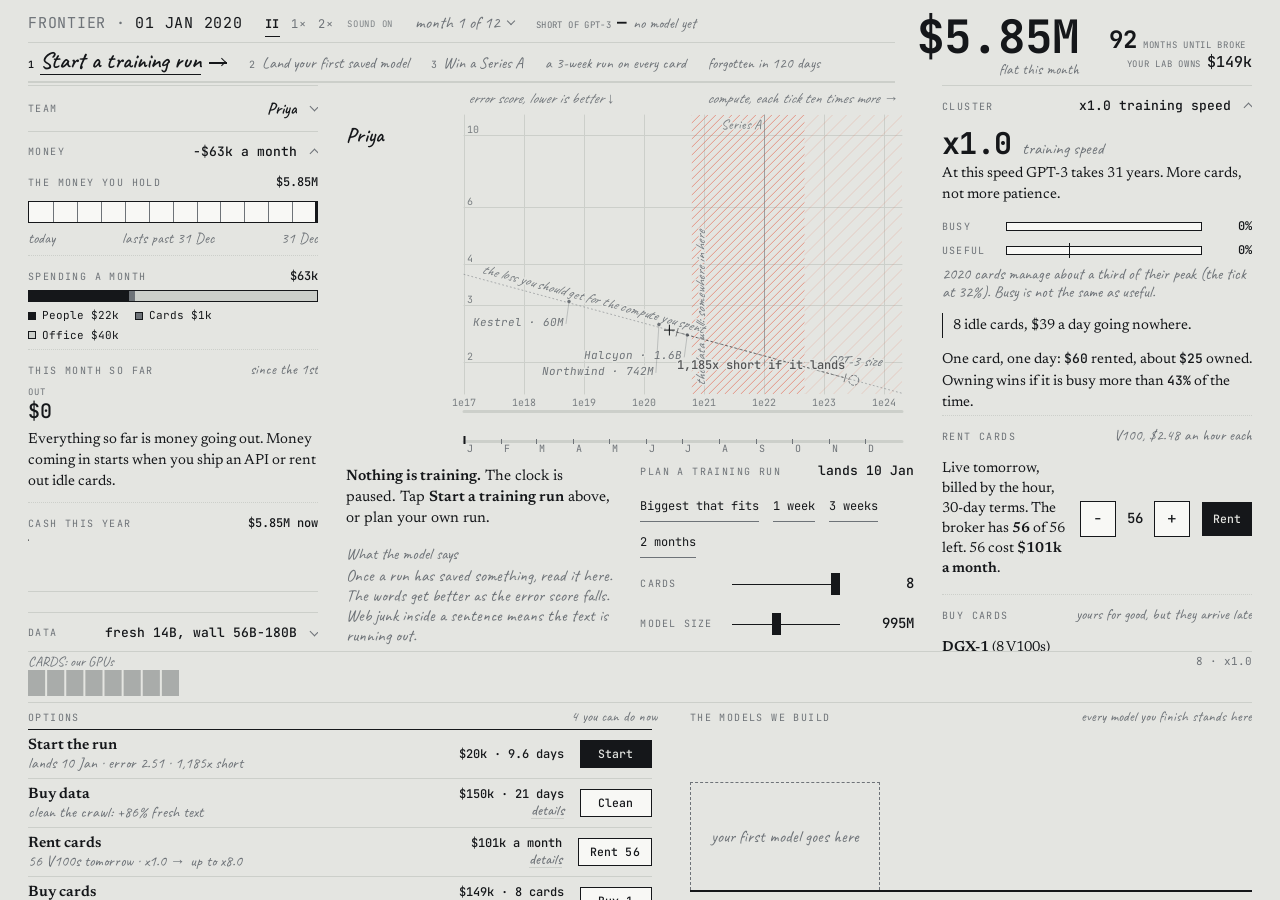
==== commit 340a6001: "FRONTIER: build a playable (site root) Co-Authored-By: Claude Opus 5.5 <noreply@anthropic.com> Claud" ====
--- a/a/index.html
+++ b/a/index.html
@@ -8,7 +8,7 @@
 <body>
 <title>Frontier</title>
 <link rel="stylesheet" href="https://fonts.googleapis.com/css2?family=Caveat:wght@400..700&family=JetBrains+Mono:ital,wght@0,400;0,500;0,700;1,400&family=Newsreader:ital,opsz,wght@0,6..72,400;0,6..72,600;1,6..72,400&display=swap">
-<link rel="stylesheet" href="game.css">
+<link rel="stylesheet" href="game.css?v=1792001339">
 <div id="fx" class="fx" role="application" aria-label="Frontier. A lab on one sheet of paper.">
   <header id="top" aria-label="Your lab">
     <div class="hd-id"><span class="g">FRONTIER</span><span class="g"> &middot; </span><span id="t-date" class="dt">01 JAN 2020</span></div>
@@ -143,16 +143,16 @@
     </div>
   </div>
 </div>
-<script src="config.js"></script>
-<script src="world.js"></script>
-<script src="corpus.js"></script>
-<script src="engine.js"></script>
-<script src="audio.js"></script>
-<script src="ui.js"></script>
-<script src="chart.js"></script>
-<script src="rows.js"></script>
-<script src="band.js"></script>
-<script src="boot.js"></script>
+<script src="config.js?v=1792001339"></script>
+<script src="world.js?v=1792001339"></script>
+<script src="corpus.js?v=1792001339"></script>
+<script src="engine.js?v=1792001339"></script>
+<script src="audio.js?v=1792001339"></script>
+<script src="ui.js?v=1792001339"></script>
+<script src="chart.js?v=1792001339"></script>
+<script src="rows.js?v=1792001339"></script>
+<script src="band.js?v=1792001339"></script>
+<script src="boot.js?v=1792001339"></script>
 
 </body>
 </html>
